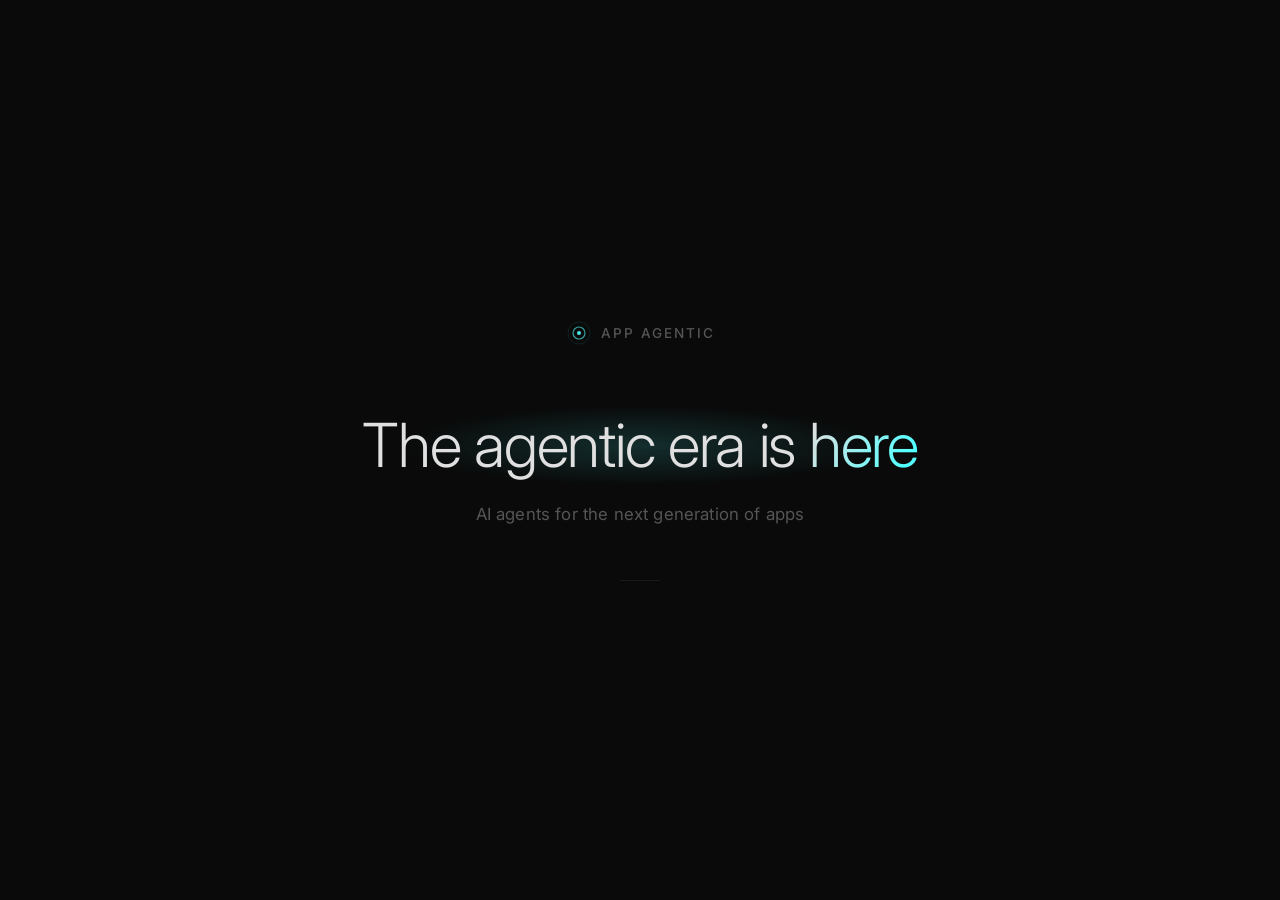
==== index.html @ ee0fcd32 "Remove email signup form — keep page minimal and mysterious" ====
<!DOCTYPE html>
<html lang="en">
<head>
  <meta charset="UTF-8">
  <meta name="viewport" content="width=device-width, initial-scale=1.0">
  <title>App Agentic</title>
  <link rel="icon" href="data:image/svg+xml,<svg xmlns='http://www.w3.org/2000/svg' viewBox='0 0 32 32'><rect width='32' height='32' rx='8' fill='%230a0a0a'/><circle cx='16' cy='16' r='6' fill='none' stroke='%234fffff' stroke-width='1.5' opacity='0.9'/><circle cx='16' cy='16' r='2' fill='%234fffff'/></svg>">
  <style>
    @import url('https://fonts.googleapis.com/css2?family=Inter:wght@300;400;500;600&display=swap');

    *, *::before, *::after {
      margin: 0;
      padding: 0;
      box-sizing: border-box;
    }

    :root {
      --bg: #0a0a0a;
      --surface: #111111;
      --border: #1a1a1a;
      --text: #e0e0e0;
      --text-dim: #555555;
      --accent: #4fffff;
      --accent-dim: rgba(79, 255, 255, 0.08);
      --glow: rgba(79, 255, 255, 0.15);
    }

    html {
      font-size: 16px;
    }

    body {
      font-family: 'Inter', -apple-system, BlinkMacSystemFont, 'Segoe UI', sans-serif;
      background: var(--bg);
      color: var(--text);
      min-height: 100vh;
      display: flex;
      flex-direction: column;
      align-items: center;
      justify-content: center;
      overflow-x: hidden;
      position: relative;
    }

    /* Ambient background glow */
    .ambient {
      position: fixed;
      top: 0;
      left: 0;
      width: 100%;
      height: 100%;
      pointer-events: none;
      z-index: 0;
      overflow: hidden;
    }

    .ambient-orb {
      position: absolute;
      border-radius: 50%;
      filter: blur(120px);
      opacity: 0;
      animation: drift 20s ease-in-out infinite;
    }

    .ambient-orb:nth-child(1) {
      width: 600px;
      height: 600px;
      background: radial-gradient(circle, rgba(79, 255, 255, 0.07), transparent 70%);
      top: -200px;
      left: -100px;
      animation-delay: 0s;
    }

    .ambient-orb:nth-child(2) {
      width: 500px;
      height: 500px;
      background: radial-gradient(circle, rgba(79, 200, 255, 0.05), transparent 70%);
      bottom: -150px;
      right: -100px;
      animation-delay: -7s;
    }

    .ambient-orb:nth-child(3) {
      width: 400px;
      height: 400px;
      background: radial-gradient(circle, rgba(120, 80, 255, 0.04), transparent 70%);
      top: 40%;
      left: 50%;
      animation-delay: -14s;
    }

    @keyframes drift {
      0%, 100% {
        opacity: 0.4;
        transform: translate(0, 0) scale(1);
      }
      25% {
        opacity: 0.7;
        transform: translate(30px, -20px) scale(1.05);
      }
      50% {
        opacity: 0.5;
        transform: translate(-20px, 30px) scale(0.95);
      }
      75% {
        opacity: 0.8;
        transform: translate(10px, 10px) scale(1.02);
      }
    }

    /* Particle field */
    .particles {
      position: fixed;
      top: 0;
      left: 0;
      width: 100%;
      height: 100%;
      pointer-events: none;
      z-index: 0;
    }

    .particle {
      position: absolute;
      width: 2px;
      height: 2px;
      background: var(--accent);
      border-radius: 50%;
      opacity: 0;
      animation: float linear infinite;
    }

    @keyframes float {
      0% {
        opacity: 0;
        transform: translateY(0) translateX(0);
      }
      10% {
        opacity: 0.3;
      }
      90% {
        opacity: 0.3;
      }
      100% {
        opacity: 0;
        transform: translateY(-100vh) translateX(20px);
      }
    }

    /* Content */
    .content {
      position: relative;
      z-index: 1;
      text-align: center;
      padding: 2rem;
      max-width: 680px;
      width: 100%;
    }

    /* Brand */
    .brand {
      display: inline-flex;
      align-items: center;
      gap: 0.5rem;
      margin-bottom: 4rem;
      opacity: 0;
      animation: fadeIn 1.5s ease 0.3s forwards;
    }

    .brand-mark {
      width: 28px;
      height: 28px;
      position: relative;
    }

    .brand-mark svg {
      width: 100%;
      height: 100%;
    }

    .brand-name {
      font-size: 0.85rem;
      font-weight: 500;
      letter-spacing: 0.15em;
      text-transform: uppercase;
      color: var(--text-dim);
    }

    /* Hero */
    .hero-text {
      font-size: clamp(2.2rem, 6vw, 3.8rem);
      font-weight: 300;
      line-height: 1.15;
      letter-spacing: -0.02em;
      margin-bottom: 1.5rem;
      opacity: 0;
      animation: fadeIn 1.5s ease 0.6s forwards;
      position: relative;
    }

    .hero-text .shimmer {
      background: linear-gradient(
        120deg,
        var(--text) 0%,
        var(--text) 40%,
        var(--accent) 50%,
        var(--text) 60%,
        var(--text) 100%
      );
      background-size: 200% 100%;
      -webkit-background-clip: text;
      background-clip: text;
      -webkit-text-fill-color: transparent;
      animation: shimmer 6s ease-in-out infinite;
    }

    @keyframes shimmer {
      0%, 100% {
        background-position: 200% center;
      }
      50% {
        background-position: -200% center;
      }
    }

    .hero-glow {
      position: absolute;
      top: 50%;
      left: 50%;
      transform: translate(-50%, -50%);
      width: 80%;
      height: 120%;
      background: radial-gradient(ellipse, var(--glow), transparent 70%);
      pointer-events: none;
      animation: pulse 4s ease-in-out infinite;
      z-index: -1;
    }

    @keyframes pulse {
      0%, 100% {
        opacity: 0.3;
        transform: translate(-50%, -50%) scale(1);
      }
      50% {
        opacity: 0.6;
        transform: translate(-50%, -50%) scale(1.1);
      }
    }

    /* Tagline */
    .tagline {
      font-size: 1.05rem;
      font-weight: 400;
      color: var(--text-dim);
      margin-bottom: 3.5rem;
      letter-spacing: 0.01em;
      opacity: 0;
      animation: fadeIn 1.5s ease 0.9s forwards;
    }

    /* Subtle divider line */
    .divider {
      width: 40px;
      height: 1px;
      background: var(--border);
      margin: 3rem auto 0;
      opacity: 0;
      animation: fadeIn 1.5s ease 1.5s forwards;
    }

    @keyframes fadeIn {
      to {
        opacity: 1;
      }
    }

    /* Mobile adjustments */
    @media (max-width: 480px) {
      .content {
        padding: 1.5rem;
      }

      .brand {
        margin-bottom: 3rem;
      }

      .tagline {
        font-size: 0.95rem;
        margin-bottom: 2.5rem;
      }

    }
  </style>
</head>
<body>

  <!-- Ambient background -->
  <div class="ambient">
    <div class="ambient-orb"></div>
    <div class="ambient-orb"></div>
    <div class="ambient-orb"></div>
  </div>

  <!-- Particle field -->
  <div class="particles" id="particles"></div>

  <!-- Main content -->
  <main class="content">
    <div class="brand">
      <div class="brand-mark">
        <svg viewBox="0 0 28 28" fill="none" xmlns="http://www.w3.org/2000/svg">
          <circle cx="14" cy="14" r="6" stroke="#4fffff" stroke-width="1.2" opacity="0.6"/>
          <circle cx="14" cy="14" r="11" stroke="#4fffff" stroke-width="0.5" opacity="0.2"/>
          <circle cx="14" cy="14" r="2" fill="#4fffff" opacity="0.9"/>
        </svg>
      </div>
      <span class="brand-name">App Agentic</span>
    </div>

    <h1 class="hero-text">
      <div class="hero-glow"></div>
      <span class="shimmer">The agentic era is here</span>
    </h1>

    <p class="tagline">AI agents for the next generation of apps</p>

    <div class="divider"></div>
  </main>

  <script>
    // Particles
    (function() {
      const container = document.getElementById('particles');
      const count = 30;
      for (let i = 0; i < count; i++) {
        const p = document.createElement('div');
        p.className = 'particle';
        p.style.left = Math.random() * 100 + '%';
        p.style.top = Math.random() * 100 + '%';
        p.style.animationDuration = (15 + Math.random() * 25) + 's';
        p.style.animationDelay = (Math.random() * 20) + 's';
        p.style.width = (1 + Math.random() * 1.5) + 'px';
        p.style.height = p.style.width;
        container.appendChild(p);
      }
    })();

  </script>
</body>
</html>
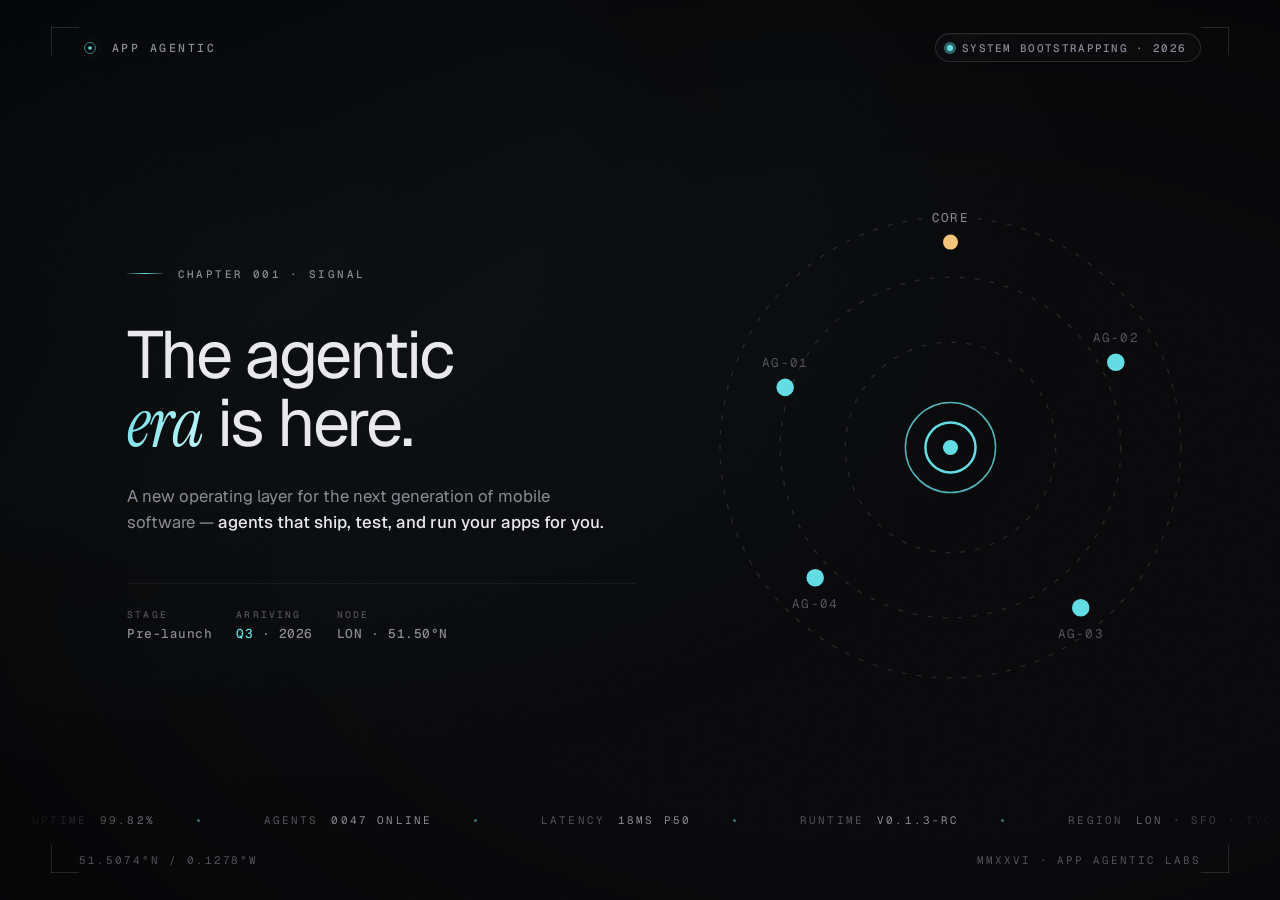
==== commit 8c92712c: "Redesign landing page with cinematic asymmetric layout - Switch typography to Geist + Geist Mono wit" ====
--- a/index.html
+++ b/index.html
@@ -4,10 +4,12 @@
   <meta charset="UTF-8">
   <meta name="viewport" content="width=device-width, initial-scale=1.0">
   <title>App Agentic</title>
-  <link rel="icon" href="data:image/svg+xml,<svg xmlns='http://www.w3.org/2000/svg' viewBox='0 0 32 32'><rect width='32' height='32' rx='8' fill='%230a0a0a'/><circle cx='16' cy='16' r='6' fill='none' stroke='%234fffff' stroke-width='1.5' opacity='0.9'/><circle cx='16' cy='16' r='2' fill='%234fffff'/></svg>">
+  <meta name="description" content="A new operating layer for the next generation of apps.">
+  <link rel="icon" href="data:image/svg+xml,<svg xmlns='http://www.w3.org/2000/svg' viewBox='0 0 32 32'><rect width='32' height='32' rx='8' fill='%230a0a0c'/><circle cx='16' cy='16' r='6' fill='none' stroke='%2363dce3' stroke-width='1.5' opacity='0.9'/><circle cx='16' cy='16' r='2' fill='%2363dce3'/></svg>">
+  <link rel="preconnect" href="https://fonts.googleapis.com">
+  <link rel="preconnect" href="https://fonts.gstatic.com" crossorigin>
+  <link href="https://fonts.googleapis.com/css2?family=Geist:wght@300;400;500;600&family=Geist+Mono:wght@400;500&family=Instrument+Serif:ital@0;1&display=swap" rel="stylesheet">
   <style>
-    @import url('https://fonts.googleapis.com/css2?family=Inter:wght@300;400;500;600&display=swap');
-
     *, *::before, *::after {
       margin: 0;
       padding: 0;
@@ -15,335 +17,733 @@
     }
 
     :root {
-      --bg: #0a0a0a;
-      --surface: #111111;
-      --border: #1a1a1a;
-      --text: #e0e0e0;
-      --text-dim: #555555;
-      --accent: #4fffff;
-      --accent-dim: rgba(79, 255, 255, 0.08);
-      --glow: rgba(79, 255, 255, 0.15);
-    }
-
-    html {
-      font-size: 16px;
-    }
+      --bg:          #0a0a0c;
+      --bg-elev:     #111114;
+      --border:      rgba(255, 255, 255, 0.06);
+      --border-mid:  rgba(255, 255, 255, 0.12);
+      --text:        #e8e8ed;
+      --text-mid:    #8a8a95;
+      --text-dim:    #52525b;
+      --accent:      #63dce3;
+      --accent-soft: rgba(99, 220, 227, 0.10);
+      --accent-glow: rgba(99, 220, 227, 0.22);
+      --warn:        #f4c47a;
+
+      --ff-sans:  'Geist', -apple-system, BlinkMacSystemFont, system-ui, sans-serif;
+      --ff-mono:  'Geist Mono', ui-monospace, 'SF Mono', Menlo, monospace;
+      --ff-serif: 'Instrument Serif', Georgia, serif;
+
+      --pad-x: clamp(1.5rem, 4vw, 3.5rem);
+      --pad-y: clamp(1.25rem, 3vh, 2rem);
+    }
+
+    html { font-size: 16px; }
 
     body {
-      font-family: 'Inter', -apple-system, BlinkMacSystemFont, 'Segoe UI', sans-serif;
+      font-family: var(--ff-sans);
       background: var(--bg);
       color: var(--text);
-      min-height: 100vh;
-      display: flex;
-      flex-direction: column;
-      align-items: center;
-      justify-content: center;
+      min-height: 100dvh;
       overflow-x: hidden;
+      overflow-y: hidden;
       position: relative;
-    }
-
-    /* Ambient background glow */
+      -webkit-font-smoothing: antialiased;
+      -moz-osx-font-smoothing: grayscale;
+      font-feature-settings: "ss01", "cv11";
+    }
+
+    /* ── Grain overlay ──────────────────────────── */
+    .grain {
+      position: fixed;
+      inset: 0;
+      pointer-events: none;
+      z-index: 100;
+      opacity: 0.18;
+      mix-blend-mode: overlay;
+      background-image: url("data:image/svg+xml;utf8,<svg xmlns='http://www.w3.org/2000/svg' width='240' height='240'><filter id='n'><feTurbulence type='fractalNoise' baseFrequency='0.9' numOctaves='2' stitchTiles='stitch'/><feColorMatrix values='0 0 0 0 0.5 0 0 0 0 0.5 0 0 0 0 0.5 0 0 0 0.18 0'/></filter><rect width='100%25' height='100%25' filter='url(%23n)'/></svg>");
+    }
+
+    /* ── Vignette ───────────────────────────────── */
+    .vignette {
+      position: fixed;
+      inset: 0;
+      pointer-events: none;
+      z-index: 1;
+      background:
+        radial-gradient(ellipse at 70% 60%, transparent 40%, rgba(0,0,0,0.55) 100%),
+        radial-gradient(ellipse at 20% 30%, rgba(99, 220, 227, 0.04), transparent 60%);
+    }
+
+    /* ── Ambient orbs (slow drift) ──────────────── */
     .ambient {
       position: fixed;
-      top: 0;
-      left: 0;
-      width: 100%;
-      height: 100%;
+      inset: 0;
       pointer-events: none;
       z-index: 0;
       overflow: hidden;
     }
 
-    .ambient-orb {
+    .orb {
       position: absolute;
       border-radius: 50%;
-      filter: blur(120px);
-      opacity: 0;
-      animation: drift 20s ease-in-out infinite;
-    }
-
-    .ambient-orb:nth-child(1) {
-      width: 600px;
-      height: 600px;
-      background: radial-gradient(circle, rgba(79, 255, 255, 0.07), transparent 70%);
-      top: -200px;
-      left: -100px;
+      filter: blur(140px);
+      opacity: 0;
+      animation: drift 28s ease-in-out infinite;
+      will-change: transform, opacity;
+    }
+
+    .orb--1 {
+      width: 620px; height: 620px;
+      background: radial-gradient(circle, rgba(99, 220, 227, 0.09), transparent 70%);
+      top: -180px; left: -140px;
       animation-delay: 0s;
     }
-
-    .ambient-orb:nth-child(2) {
-      width: 500px;
-      height: 500px;
-      background: radial-gradient(circle, rgba(79, 200, 255, 0.05), transparent 70%);
-      bottom: -150px;
-      right: -100px;
-      animation-delay: -7s;
-    }
-
-    .ambient-orb:nth-child(3) {
-      width: 400px;
-      height: 400px;
-      background: radial-gradient(circle, rgba(120, 80, 255, 0.04), transparent 70%);
-      top: 40%;
-      left: 50%;
-      animation-delay: -14s;
+    .orb--2 {
+      width: 520px; height: 520px;
+      background: radial-gradient(circle, rgba(120, 190, 255, 0.04), transparent 70%);
+      bottom: -180px; right: 10%;
+      animation-delay: -9s;
+    }
+    .orb--3 {
+      width: 380px; height: 380px;
+      background: radial-gradient(circle, rgba(244, 196, 122, 0.03), transparent 70%);
+      top: 45%; right: -120px;
+      animation-delay: -17s;
     }
 
     @keyframes drift {
-      0%, 100% {
-        opacity: 0.4;
-        transform: translate(0, 0) scale(1);
-      }
-      25% {
-        opacity: 0.7;
-        transform: translate(30px, -20px) scale(1.05);
-      }
-      50% {
-        opacity: 0.5;
-        transform: translate(-20px, 30px) scale(0.95);
-      }
-      75% {
-        opacity: 0.8;
-        transform: translate(10px, 10px) scale(1.02);
-      }
-    }
-
-    /* Particle field */
+      0%, 100% { opacity: 0.55; transform: translate(0, 0) scale(1); }
+      33%      { opacity: 0.75; transform: translate(40px, -30px) scale(1.06); }
+      66%      { opacity: 0.45; transform: translate(-25px, 25px) scale(0.96); }
+    }
+
+    /* ── Particles ──────────────────────────────── */
     .particles {
       position: fixed;
-      top: 0;
-      left: 0;
-      width: 100%;
-      height: 100%;
+      inset: 0;
       pointer-events: none;
-      z-index: 0;
+      z-index: 2;
     }
 
     .particle {
       position: absolute;
-      width: 2px;
-      height: 2px;
       background: var(--accent);
       border-radius: 50%;
       opacity: 0;
       animation: float linear infinite;
+      will-change: transform, opacity;
     }
 
     @keyframes float {
-      0% {
-        opacity: 0;
-        transform: translateY(0) translateX(0);
-      }
-      10% {
-        opacity: 0.3;
-      }
-      90% {
-        opacity: 0.3;
-      }
-      100% {
-        opacity: 0;
-        transform: translateY(-100vh) translateX(20px);
-      }
-    }
-
-    /* Content */
-    .content {
-      position: relative;
-      z-index: 1;
-      text-align: center;
-      padding: 2rem;
-      max-width: 680px;
-      width: 100%;
-    }
-
-    /* Brand */
+      0%   { opacity: 0;   transform: translateY(0) translateX(0); }
+      15%  { opacity: 0.35; }
+      85%  { opacity: 0.35; }
+      100% { opacity: 0; transform: translateY(-100vh) translateX(30px); }
+    }
+
+    /* ── Corner brackets (cinematic chrome) ─────── */
+    .corner {
+      position: fixed;
+      width: 28px;
+      height: 28px;
+      z-index: 3;
+      pointer-events: none;
+      opacity: 0;
+      animation: cornerIn 1.4s cubic-bezier(0.2, 0.8, 0.2, 1) 0.15s forwards;
+    }
+    .corner::before, .corner::after {
+      content: "";
+      position: absolute;
+      background: var(--border-mid);
+    }
+    .corner::before { width: 100%; height: 1px; }
+    .corner::after  { width: 1px;  height: 100%; }
+
+    .corner--tl { top: var(--pad-y);    left: var(--pad-x); }
+    .corner--tl::before { top: 0; left: 0; }
+    .corner--tl::after  { top: 0; left: 0; }
+
+    .corner--tr { top: var(--pad-y);    right: var(--pad-x); }
+    .corner--tr::before { top: 0; right: 0; }
+    .corner--tr::after  { top: 0; right: 0; }
+
+    .corner--bl { bottom: var(--pad-y); left: var(--pad-x); }
+    .corner--bl::before { bottom: 0; left: 0; }
+    .corner--bl::after  { bottom: 0; left: 0; }
+
+    .corner--br { bottom: var(--pad-y); right: var(--pad-x); }
+    .corner--br::before { bottom: 0; right: 0; }
+    .corner--br::after  { bottom: 0; right: 0; }
+
+    @keyframes cornerIn {
+      0%   { opacity: 0; transform: scale(0.7); }
+      100% { opacity: 1; transform: scale(1); }
+    }
+
+    /* ── Chrome (top & bottom bars) ─────────────── */
+    .chrome {
+      position: fixed;
+      left: 0; right: 0;
+      padding: calc(var(--pad-y) + 6px) calc(var(--pad-x) + 28px);
+      display: flex;
+      justify-content: space-between;
+      align-items: center;
+      z-index: 4;
+      pointer-events: none;
+    }
+    .chrome > * { pointer-events: auto; }
+    .chrome--top    { top: 0; }
+    .chrome--bottom { bottom: 0; }
+
+    /* ── Brand mark ─────────────────────────────── */
     .brand {
       display: inline-flex;
       align-items: center;
-      gap: 0.5rem;
-      margin-bottom: 4rem;
-      opacity: 0;
-      animation: fadeIn 1.5s ease 0.3s forwards;
-    }
-
+      gap: 0.65rem;
+      opacity: 0;
+      animation: fadeUp 1s cubic-bezier(0.2, 0.8, 0.2, 1) 0.4s forwards;
+    }
     .brand-mark {
-      width: 28px;
-      height: 28px;
+      width: 22px; height: 22px;
+      display: block;
+    }
+    .brand-mark svg { width: 100%; height: 100%; }
+    .brand-mark .ring-outer { animation: ringSpin 18s linear infinite; transform-origin: center; transform-box: fill-box; }
+    .brand-mark .core        { animation: corePulse 3s ease-in-out infinite; transform-origin: center; transform-box: fill-box; }
+
+    @keyframes ringSpin   { to { transform: rotate(360deg); } }
+    @keyframes corePulse  {
+      0%, 100% { opacity: 0.85; transform: scale(1); }
+      50%      { opacity: 1;    transform: scale(1.15); }
+    }
+
+    .brand-name {
+      font-family: var(--ff-mono);
+      font-size: 0.72rem;
+      font-weight: 500;
+      letter-spacing: 0.22em;
+      text-transform: uppercase;
+      color: var(--text-mid);
+    }
+
+    /* ── Status pill (top right) ────────────────── */
+    .status {
+      display: inline-flex;
+      align-items: center;
+      gap: 0.55rem;
+      padding: 0.42rem 0.85rem 0.42rem 0.7rem;
+      border: 1px solid var(--border-mid);
+      border-radius: 999px;
+      background: rgba(255, 255, 255, 0.02);
+      backdrop-filter: blur(12px);
+      -webkit-backdrop-filter: blur(12px);
+      box-shadow: inset 0 1px 0 rgba(255, 255, 255, 0.04);
+      font-family: var(--ff-mono);
+      font-size: 0.68rem;
+      font-weight: 500;
+      letter-spacing: 0.12em;
+      text-transform: uppercase;
+      color: var(--text-mid);
+      opacity: 0;
+      animation: fadeUp 1s cubic-bezier(0.2, 0.8, 0.2, 1) 0.55s forwards;
+    }
+
+    .status-dot {
+      width: 6px; height: 6px;
+      border-radius: 50%;
+      background: var(--accent);
+      box-shadow: 0 0 8px var(--accent-glow);
       position: relative;
-    }
-
-    .brand-mark svg {
-      width: 100%;
-      height: 100%;
-    }
-
-    .brand-name {
-      font-size: 0.85rem;
-      font-weight: 500;
-      letter-spacing: 0.15em;
+      flex-shrink: 0;
+    }
+    .status-dot::after {
+      content: "";
+      position: absolute;
+      inset: -3px;
+      border-radius: 50%;
+      background: var(--accent);
+      opacity: 0.4;
+      animation: ping 2.2s cubic-bezier(0.2, 0.8, 0.2, 1) infinite;
+    }
+    @keyframes ping {
+      0%   { transform: scale(0.8); opacity: 0.4; }
+      80%, 100% { transform: scale(2.2); opacity: 0; }
+    }
+
+    /* ── Bottom chrome text ─────────────────────── */
+    .chrome-meta {
+      font-family: var(--ff-mono);
+      font-size: 0.68rem;
+      font-weight: 400;
+      letter-spacing: 0.18em;
       text-transform: uppercase;
       color: var(--text-dim);
-    }
-
-    /* Hero */
-    .hero-text {
-      font-size: clamp(2.2rem, 6vw, 3.8rem);
-      font-weight: 300;
-      line-height: 1.15;
-      letter-spacing: -0.02em;
-      margin-bottom: 1.5rem;
-      opacity: 0;
-      animation: fadeIn 1.5s ease 0.6s forwards;
+      opacity: 0;
+      animation: fadeUp 1s cubic-bezier(0.2, 0.8, 0.2, 1) 1.8s forwards;
+    }
+
+    /* ── Stage (main content — asymmetric) ──────── */
+    .stage {
       position: relative;
-    }
-
-    .hero-text .shimmer {
-      background: linear-gradient(
-        120deg,
-        var(--text) 0%,
-        var(--text) 40%,
-        var(--accent) 50%,
-        var(--text) 60%,
-        var(--text) 100%
-      );
+      z-index: 3;
+      min-height: 100dvh;
+      display: grid;
+      grid-template-columns: minmax(0, 1fr) minmax(0, 0.9fr);
+      gap: clamp(2rem, 5vw, 5rem);
+      align-items: center;
+      padding: 6rem calc(var(--pad-x) + 28px);
+      max-width: 1600px;
+      margin: 0 auto;
+    }
+
+    /* ── Hero block (left) ──────────────────────── */
+    .hero {
+      max-width: 620px;
+      padding-left: clamp(0rem, 4vw, 3rem);
+    }
+
+    .chapter {
+      display: inline-flex;
+      align-items: center;
+      gap: 0.9rem;
+      margin-bottom: 2.5rem;
+      opacity: 0;
+      animation: fadeUp 1s cubic-bezier(0.2, 0.8, 0.2, 1) 0.7s forwards;
+    }
+    .chapter-line {
+      width: 36px; height: 1px;
+      background: var(--border-mid);
+      position: relative;
+      overflow: hidden;
+    }
+    .chapter-line::after {
+      content: "";
+      position: absolute;
+      inset: 0;
+      background: linear-gradient(90deg, transparent, var(--accent), transparent);
+      animation: scan 4s ease-in-out infinite;
+    }
+    @keyframes scan {
+      0%, 100% { transform: translateX(-100%); }
+      50%      { transform: translateX(100%); }
+    }
+    .chapter-label {
+      font-family: var(--ff-mono);
+      font-size: 0.68rem;
+      font-weight: 500;
+      letter-spacing: 0.22em;
+      text-transform: uppercase;
+      color: var(--text-mid);
+    }
+
+    .headline {
+      font-family: var(--ff-sans);
+      font-size: clamp(2.3rem, 5.2vw, 4.4rem);
+      font-weight: 400;
+      line-height: 1.02;
+      letter-spacing: -0.035em;
+      color: var(--text);
+      margin-bottom: 1.6rem;
+    }
+    .headline .line {
+      display: block;
+      opacity: 0;
+      transform: translateY(18px);
+      animation: lineIn 1.1s cubic-bezier(0.2, 0.8, 0.2, 1) forwards;
+    }
+    .headline .line--1 { animation-delay: 0.85s; }
+    .headline .line--2 { animation-delay: 1.0s;  }
+    .headline em {
+      font-family: var(--ff-serif);
+      font-style: italic;
+      font-weight: 400;
+      color: transparent;
+      background: linear-gradient(120deg,
+        var(--accent) 0%,
+        #b8f3f7 50%,
+        var(--accent) 100%);
       background-size: 200% 100%;
       -webkit-background-clip: text;
       background-clip: text;
-      -webkit-text-fill-color: transparent;
-      animation: shimmer 6s ease-in-out infinite;
-    }
-
+      animation: shimmer 7s ease-in-out infinite;
+      letter-spacing: -0.02em;
+    }
+
+    @keyframes lineIn {
+      0%   { opacity: 0; transform: translateY(18px); }
+      100% { opacity: 1; transform: translateY(0); }
+    }
     @keyframes shimmer {
-      0%, 100% {
-        background-position: 200% center;
-      }
-      50% {
-        background-position: -200% center;
-      }
-    }
-
-    .hero-glow {
-      position: absolute;
-      top: 50%;
-      left: 50%;
-      transform: translate(-50%, -50%);
-      width: 80%;
-      height: 120%;
-      background: radial-gradient(ellipse, var(--glow), transparent 70%);
-      pointer-events: none;
-      animation: pulse 4s ease-in-out infinite;
-      z-index: -1;
-    }
-
-    @keyframes pulse {
-      0%, 100% {
-        opacity: 0.3;
-        transform: translate(-50%, -50%) scale(1);
-      }
-      50% {
-        opacity: 0.6;
-        transform: translate(-50%, -50%) scale(1.1);
-      }
-    }
-
-    /* Tagline */
-    .tagline {
+      0%, 100% { background-position: 200% center; }
+      50%      { background-position: -200% center; }
+    }
+
+    .sub {
       font-size: 1.05rem;
       font-weight: 400;
+      line-height: 1.55;
+      color: var(--text-mid);
+      max-width: 44ch;
+      opacity: 0;
+      animation: fadeUp 1.1s cubic-bezier(0.2, 0.8, 0.2, 1) 1.25s forwards;
+    }
+    .sub-accent {
+      color: var(--text);
+      font-weight: 500;
+    }
+
+    .meta-row {
+      display: flex;
+      align-items: center;
+      gap: 1.5rem;
+      margin-top: 3rem;
+      padding-top: 1.5rem;
+      border-top: 1px solid var(--border);
+      opacity: 0;
+      animation: fadeUp 1.1s cubic-bezier(0.2, 0.8, 0.2, 1) 1.5s forwards;
+    }
+    .meta-item {
+      display: flex;
+      flex-direction: column;
+      gap: 0.2rem;
+    }
+    .meta-label {
+      font-family: var(--ff-mono);
+      font-size: 0.6rem;
+      font-weight: 500;
+      letter-spacing: 0.22em;
+      text-transform: uppercase;
       color: var(--text-dim);
-      margin-bottom: 3.5rem;
-      letter-spacing: 0.01em;
-      opacity: 0;
-      animation: fadeIn 1.5s ease 0.9s forwards;
-    }
-
-    /* Subtle divider line */
-    .divider {
-      width: 40px;
-      height: 1px;
-      background: var(--border);
-      margin: 3rem auto 0;
-      opacity: 0;
-      animation: fadeIn 1.5s ease 1.5s forwards;
-    }
-
-    @keyframes fadeIn {
-      to {
-        opacity: 1;
+    }
+    .meta-value {
+      font-family: var(--ff-mono);
+      font-size: 0.8rem;
+      font-weight: 500;
+      color: var(--text-mid);
+      letter-spacing: 0.04em;
+    }
+    .meta-value .accent {
+      color: var(--accent);
+    }
+
+    /* ── Orbital graph (right side) ─────────────── */
+    .graph {
+      position: relative;
+      width: 100%;
+      aspect-ratio: 1;
+      max-width: 520px;
+      justify-self: end;
+      opacity: 0;
+      animation: fadeIn 1.6s cubic-bezier(0.2, 0.8, 0.2, 1) 1.1s forwards;
+    }
+    .graph svg {
+      width: 100%;
+      height: 100%;
+      overflow: visible;
+    }
+    .graph .orbit {
+      fill: none;
+      stroke: var(--border-mid);
+      stroke-width: 0.5;
+      stroke-dasharray: 2 4;
+    }
+    .graph .orbit--a { animation: orbitSpin 60s linear infinite; transform-origin: center; transform-box: fill-box; }
+    .graph .orbit--b { animation: orbitSpin 90s linear infinite reverse; transform-origin: center; transform-box: fill-box; }
+    .graph .orbit--c { animation: orbitSpin 120s linear infinite; transform-origin: center; transform-box: fill-box; }
+
+    .graph .core-ring { animation: ringPulse 4s ease-in-out infinite; transform-origin: center; transform-box: fill-box; }
+    @keyframes ringPulse {
+      0%, 100% { opacity: 0.6; transform: scale(1); }
+      50%      { opacity: 1;   transform: scale(1.08); }
+    }
+
+    .graph .node {
+      animation: nodePulse 3.5s ease-in-out infinite;
+    }
+    .graph .node--1 { animation-delay: 0s; }
+    .graph .node--2 { animation-delay: 0.7s; }
+    .graph .node--3 { animation-delay: 1.4s; }
+    .graph .node--4 { animation-delay: 2.1s; }
+    .graph .node--5 { animation-delay: 2.8s; }
+    @keyframes nodePulse {
+      0%, 100% { opacity: 0.55; r: 3; }
+      50%      { opacity: 1;    r: 4.2; }
+    }
+    .graph .link {
+      stroke: var(--accent);
+      stroke-width: 0.4;
+      opacity: 0;
+      stroke-dasharray: 3 3;
+      animation: linkDraw 4s ease-in-out infinite;
+    }
+    .graph .link--1 { animation-delay: 0.5s; }
+    .graph .link--2 { animation-delay: 1.5s; }
+    .graph .link--3 { animation-delay: 2.5s; }
+    .graph .link--4 { animation-delay: 3.5s; }
+    @keyframes linkDraw {
+      0%   { opacity: 0; stroke-dashoffset: 40; }
+      40%  { opacity: 0.55; stroke-dashoffset: 0; }
+      80%  { opacity: 0.55; }
+      100% { opacity: 0; stroke-dashoffset: -40; }
+    }
+    @keyframes orbitSpin { to { transform: rotate(360deg); } }
+
+    /* ── Kinetic marquee (bottom strip) ─────────── */
+    .marquee {
+      position: fixed;
+      bottom: calc(var(--pad-y) + 44px);
+      left: 0; right: 0;
+      overflow: hidden;
+      z-index: 3;
+      pointer-events: none;
+      opacity: 0;
+      animation: fadeIn 1.5s ease 2s forwards;
+      mask-image: linear-gradient(90deg, transparent 0%, #000 15%, #000 85%, transparent 100%);
+      -webkit-mask-image: linear-gradient(90deg, transparent 0%, #000 15%, #000 85%, transparent 100%);
+    }
+    .marquee-track {
+      display: inline-flex;
+      white-space: nowrap;
+      animation: marquee 70s linear infinite;
+      font-family: var(--ff-mono);
+      font-size: 0.68rem;
+      font-weight: 400;
+      letter-spacing: 0.2em;
+      text-transform: uppercase;
+      color: var(--text-dim);
+    }
+    .marquee-item {
+      display: inline-flex;
+      align-items: center;
+      gap: 0.8rem;
+      padding: 0 2rem;
+    }
+    .marquee-item::after {
+      content: "";
+      width: 3px; height: 3px;
+      border-radius: 50%;
+      background: var(--accent);
+      opacity: 0.5;
+      margin-left: 1.8rem;
+    }
+    .marquee-item .val { color: var(--text-mid); }
+    @keyframes marquee {
+      from { transform: translateX(0); }
+      to   { transform: translateX(-50%); }
+    }
+
+    @keyframes fadeIn { to { opacity: 1; } }
+    @keyframes fadeUp {
+      0%   { opacity: 0; transform: translateY(10px); }
+      100% { opacity: 1; transform: translateY(0); }
+    }
+
+    /* ── Responsive ─────────────────────────────── */
+    @media (max-width: 900px) {
+      .stage {
+        grid-template-columns: 1fr;
+        gap: 3rem;
+        padding: 6rem var(--pad-x) 8rem;
       }
-    }
-
-    /* Mobile adjustments */
-    @media (max-width: 480px) {
-      .content {
-        padding: 1.5rem;
+      .graph {
+        max-width: 340px;
+        justify-self: center;
       }
-
-      .brand {
-        margin-bottom: 3rem;
+      .corner { width: 20px; height: 20px; }
+      .chrome {
+        padding: var(--pad-y) var(--pad-x);
       }
-
-      .tagline {
-        font-size: 0.95rem;
-        margin-bottom: 2.5rem;
+    }
+
+    @media (max-width: 540px) {
+      :root {
+        --pad-x: 1.25rem;
+        --pad-y: 1rem;
       }
-
+      .chrome--top .brand-name,
+      .status-text { font-size: 0.62rem; letter-spacing: 0.18em; }
+      .status { padding: 0.35rem 0.65rem 0.35rem 0.55rem; }
+      .headline { font-size: clamp(2rem, 10vw, 2.8rem); }
+      .sub { font-size: 0.98rem; }
+      .meta-row { flex-wrap: wrap; gap: 1rem 1.5rem; margin-top: 2.25rem; }
+      .chrome--bottom { padding-bottom: calc(var(--pad-y) + 2px); }
+      .marquee { bottom: calc(var(--pad-y) + 34px); }
+      .graph { max-width: 260px; }
+    }
+
+    @media (prefers-reduced-motion: reduce) {
+      *, *::before, *::after {
+        animation-duration: 0.01ms !important;
+        animation-iteration-count: 1 !important;
+        transition-duration: 0.01ms !important;
+      }
     }
   </style>
 </head>
 <body>
 
-  <!-- Ambient background -->
-  <div class="ambient">
-    <div class="ambient-orb"></div>
-    <div class="ambient-orb"></div>
-    <div class="ambient-orb"></div>
+  <!-- Film grain -->
+  <div class="grain"></div>
+
+  <!-- Vignette -->
+  <div class="vignette"></div>
+
+  <!-- Ambient orbs -->
+  <div class="ambient" aria-hidden="true">
+    <div class="orb orb--1"></div>
+    <div class="orb orb--2"></div>
+    <div class="orb orb--3"></div>
   </div>
 
   <!-- Particle field -->
-  <div class="particles" id="particles"></div>
-
-  <!-- Main content -->
-  <main class="content">
+  <div class="particles" id="particles" aria-hidden="true"></div>
+
+  <!-- Corner brackets -->
+  <div class="corner corner--tl" aria-hidden="true"></div>
+  <div class="corner corner--tr" aria-hidden="true"></div>
+  <div class="corner corner--bl" aria-hidden="true"></div>
+  <div class="corner corner--br" aria-hidden="true"></div>
+
+  <!-- Top chrome -->
+  <header class="chrome chrome--top">
     <div class="brand">
-      <div class="brand-mark">
-        <svg viewBox="0 0 28 28" fill="none" xmlns="http://www.w3.org/2000/svg">
-          <circle cx="14" cy="14" r="6" stroke="#4fffff" stroke-width="1.2" opacity="0.6"/>
-          <circle cx="14" cy="14" r="11" stroke="#4fffff" stroke-width="0.5" opacity="0.2"/>
-          <circle cx="14" cy="14" r="2" fill="#4fffff" opacity="0.9"/>
+      <span class="brand-mark" aria-hidden="true">
+        <svg viewBox="0 0 22 22" fill="none">
+          <circle class="ring-outer" cx="11" cy="11" r="9.5" stroke="#63dce3" stroke-width="0.4" stroke-dasharray="1 3" opacity="0.5"/>
+          <circle cx="11" cy="11" r="5.5" stroke="#63dce3" stroke-width="0.8" opacity="0.7"/>
+          <circle class="core" cx="11" cy="11" r="1.8" fill="#63dce3"/>
         </svg>
-      </div>
+      </span>
       <span class="brand-name">App Agentic</span>
     </div>
-
-    <h1 class="hero-text">
-      <div class="hero-glow"></div>
-      <span class="shimmer">The agentic era is here</span>
-    </h1>
-
-    <p class="tagline">AI agents for the next generation of apps</p>
-
-    <div class="divider"></div>
+    <div class="status">
+      <span class="status-dot" aria-hidden="true"></span>
+      <span class="status-text">System bootstrapping &middot; 2026</span>
+    </div>
+  </header>
+
+  <!-- Stage -->
+  <main class="stage">
+    <div class="hero">
+      <div class="chapter">
+        <span class="chapter-line" aria-hidden="true"></span>
+        <span class="chapter-label">Chapter 001 &middot; Signal</span>
+      </div>
+
+      <h1 class="headline">
+        <span class="line line--1">The agentic</span>
+        <span class="line line--2"><em>era</em> is here.</span>
+      </h1>
+
+      <p class="sub">
+        A new operating layer for the next generation of mobile software &mdash;
+        <span class="sub-accent">agents that ship, test, and run your apps for you.</span>
+      </p>
+
+      <div class="meta-row">
+        <div class="meta-item">
+          <span class="meta-label">Stage</span>
+          <span class="meta-value">Pre-launch</span>
+        </div>
+        <div class="meta-item">
+          <span class="meta-label">Arriving</span>
+          <span class="meta-value"><span class="accent">Q3</span> &middot; 2026</span>
+        </div>
+        <div class="meta-item">
+          <span class="meta-label">Node</span>
+          <span class="meta-value">LON &middot; 51.50&deg;N</span>
+        </div>
+      </div>
+    </div>
+
+    <!-- Orbital agent graph -->
+    <div class="graph" aria-hidden="true">
+      <svg viewBox="0 0 200 200">
+        <!-- orbits -->
+        <circle class="orbit orbit--a" cx="100" cy="100" r="92"/>
+        <circle class="orbit orbit--b" cx="100" cy="100" r="68"/>
+        <circle class="orbit orbit--c" cx="100" cy="100" r="42"/>
+
+        <!-- central ring cluster -->
+        <g class="core-ring">
+          <circle cx="100" cy="100" r="18" fill="none" stroke="#63dce3" stroke-width="0.6" opacity="0.8"/>
+          <circle cx="100" cy="100" r="10" fill="none" stroke="#63dce3" stroke-width="1" opacity="1"/>
+          <circle cx="100" cy="100" r="3" fill="#63dce3"/>
+        </g>
+
+        <!-- links (animate draw) -->
+        <line class="link link--1" x1="100" y1="100" x2="34"  y2="76"/>
+        <line class="link link--2" x1="100" y1="100" x2="166" y2="66"/>
+        <line class="link link--3" x1="100" y1="100" x2="152" y2="164"/>
+        <line class="link link--4" x1="100" y1="100" x2="46"  y2="152"/>
+
+        <!-- nodes -->
+        <circle class="node node--1" cx="34"  cy="76"  r="3.5" fill="#63dce3"/>
+        <circle class="node node--2" cx="166" cy="66"  r="3.5" fill="#63dce3"/>
+        <circle class="node node--3" cx="152" cy="164" r="3.5" fill="#63dce3"/>
+        <circle class="node node--4" cx="46"  cy="152" r="3.5" fill="#63dce3"/>
+        <circle class="node node--5" cx="100" cy="18"  r="3"   fill="#f4c47a"/>
+
+        <!-- labels -->
+        <g font-family="Geist Mono, monospace" font-size="5" fill="#52525b" letter-spacing="0.5">
+          <text x="34"  y="68"  text-anchor="middle">AG-01</text>
+          <text x="166" y="58"  text-anchor="middle">AG-02</text>
+          <text x="152" y="176" text-anchor="middle">AG-03</text>
+          <text x="46"  y="164" text-anchor="middle">AG-04</text>
+          <text x="100" y="10"  text-anchor="middle" fill="#8a8a95">CORE</text>
+        </g>
+      </svg>
+    </div>
   </main>
 
+  <!-- Kinetic marquee -->
+  <div class="marquee" aria-hidden="true">
+    <div class="marquee-track" id="marquee-track"></div>
+  </div>
+
+  <!-- Bottom chrome -->
+  <footer class="chrome chrome--bottom">
+    <span class="chrome-meta">51.5074&deg;N / 0.1278&deg;W</span>
+    <span class="chrome-meta">MMXXVI &middot; App Agentic Labs</span>
+  </footer>
+
   <script>
-    // Particles
+    // Particles — subtle, slow
     (function() {
       const container = document.getElementById('particles');
-      const count = 30;
+      const count = 22;
       for (let i = 0; i < count; i++) {
         const p = document.createElement('div');
         p.className = 'particle';
-        p.style.left = Math.random() * 100 + '%';
-        p.style.top = Math.random() * 100 + '%';
-        p.style.animationDuration = (15 + Math.random() * 25) + 's';
-        p.style.animationDelay = (Math.random() * 20) + 's';
-        p.style.width = (1 + Math.random() * 1.5) + 'px';
-        p.style.height = p.style.width;
+        p.style.left  = Math.random() * 100 + '%';
+        p.style.top   = Math.random() * 100 + '%';
+        const size = 1 + Math.random() * 1.3;
+        p.style.width  = size + 'px';
+        p.style.height = size + 'px';
+        p.style.animationDuration = (22 + Math.random() * 26) + 's';
+        p.style.animationDelay    = (Math.random() * 22) + 's';
         container.appendChild(p);
       }
     })();
 
+    // Kinetic marquee content — build twice for seamless loop
+    (function() {
+      const track = document.getElementById('marquee-track');
+      const items = [
+        ['Uptime',      '99.82%'],
+        ['Agents',      '0047 online'],
+        ['Latency',     '18ms p50'],
+        ['Runtime',     'v0.1.3-rc'],
+        ['Region',      'lon · sfo · tyo'],
+        ['Build',       '#2f4e9c'],
+        ['Heartbeat',   'stable'],
+        ['Protocol',    'MCP / A2A'],
+      ];
+      const html = items.map(([k, v]) =>
+        '<span class="marquee-item">' + k + ' <span class="val">' + v + '</span></span>'
+      ).join('');
+      track.innerHTML = html + html;
+    })();
   </script>
 </body>
 </html>
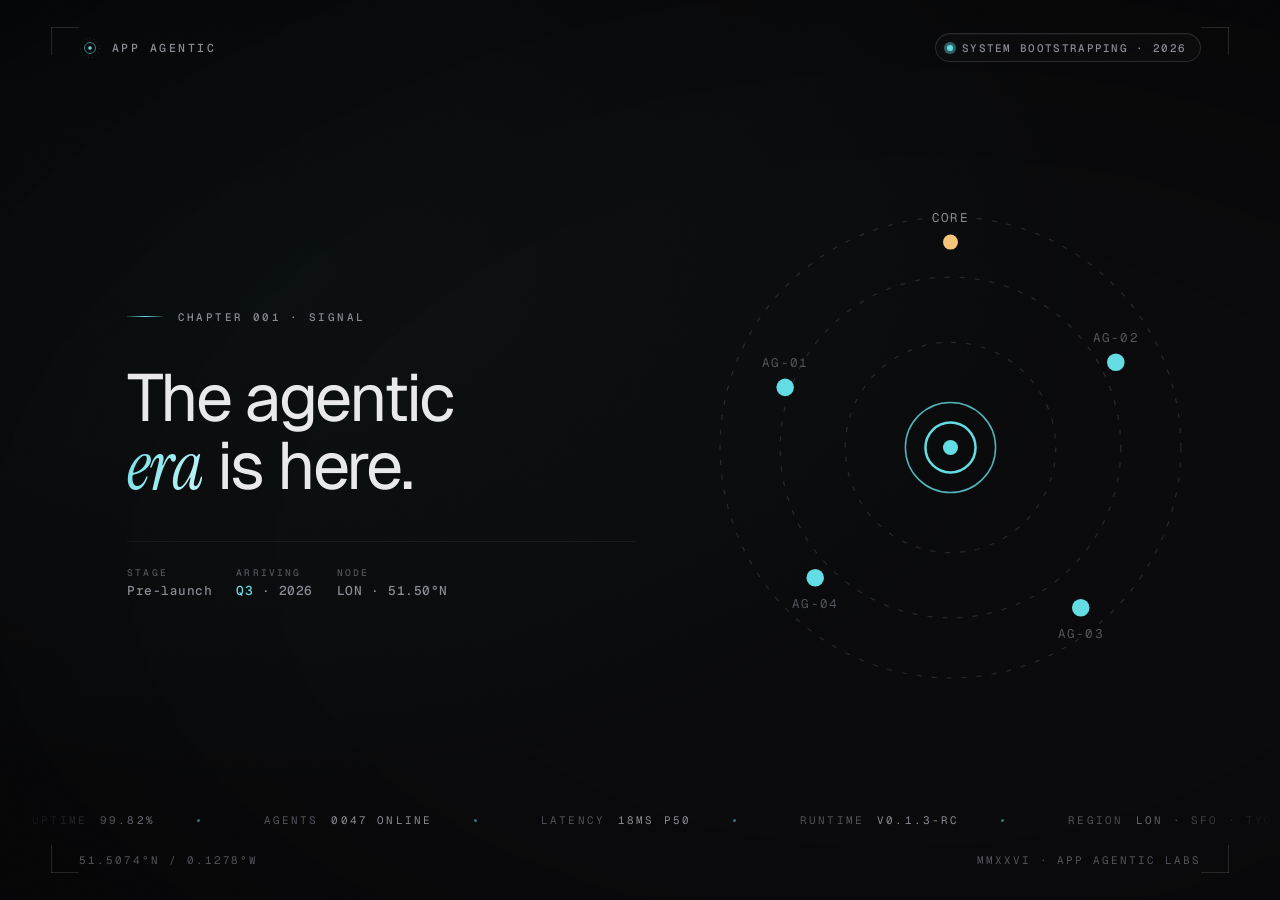
==== commit 37c77c41: "Remove tagline below headline for more mysterious feel Co-Authored-By: Claude Opus 4.7 (1M context) " ====
--- a/index.html
+++ b/index.html
@@ -396,11 +396,11 @@
       display: flex;
       align-items: center;
       gap: 1.5rem;
-      margin-top: 3rem;
+      margin-top: 2.5rem;
       padding-top: 1.5rem;
       border-top: 1px solid var(--border);
       opacity: 0;
-      animation: fadeUp 1.1s cubic-bezier(0.2, 0.8, 0.2, 1) 1.5s forwards;
+      animation: fadeUp 1.1s cubic-bezier(0.2, 0.8, 0.2, 1) 1.3s forwards;
     }
     .meta-item {
       display: flex;
@@ -634,11 +634,6 @@
         <span class="line line--1">The agentic</span>
         <span class="line line--2"><em>era</em> is here.</span>
       </h1>
-
-      <p class="sub">
-        A new operating layer for the next generation of mobile software &mdash;
-        <span class="sub-accent">agents that ship, test, and run your apps for you.</span>
-      </p>
 
       <div class="meta-row">
         <div class="meta-item">
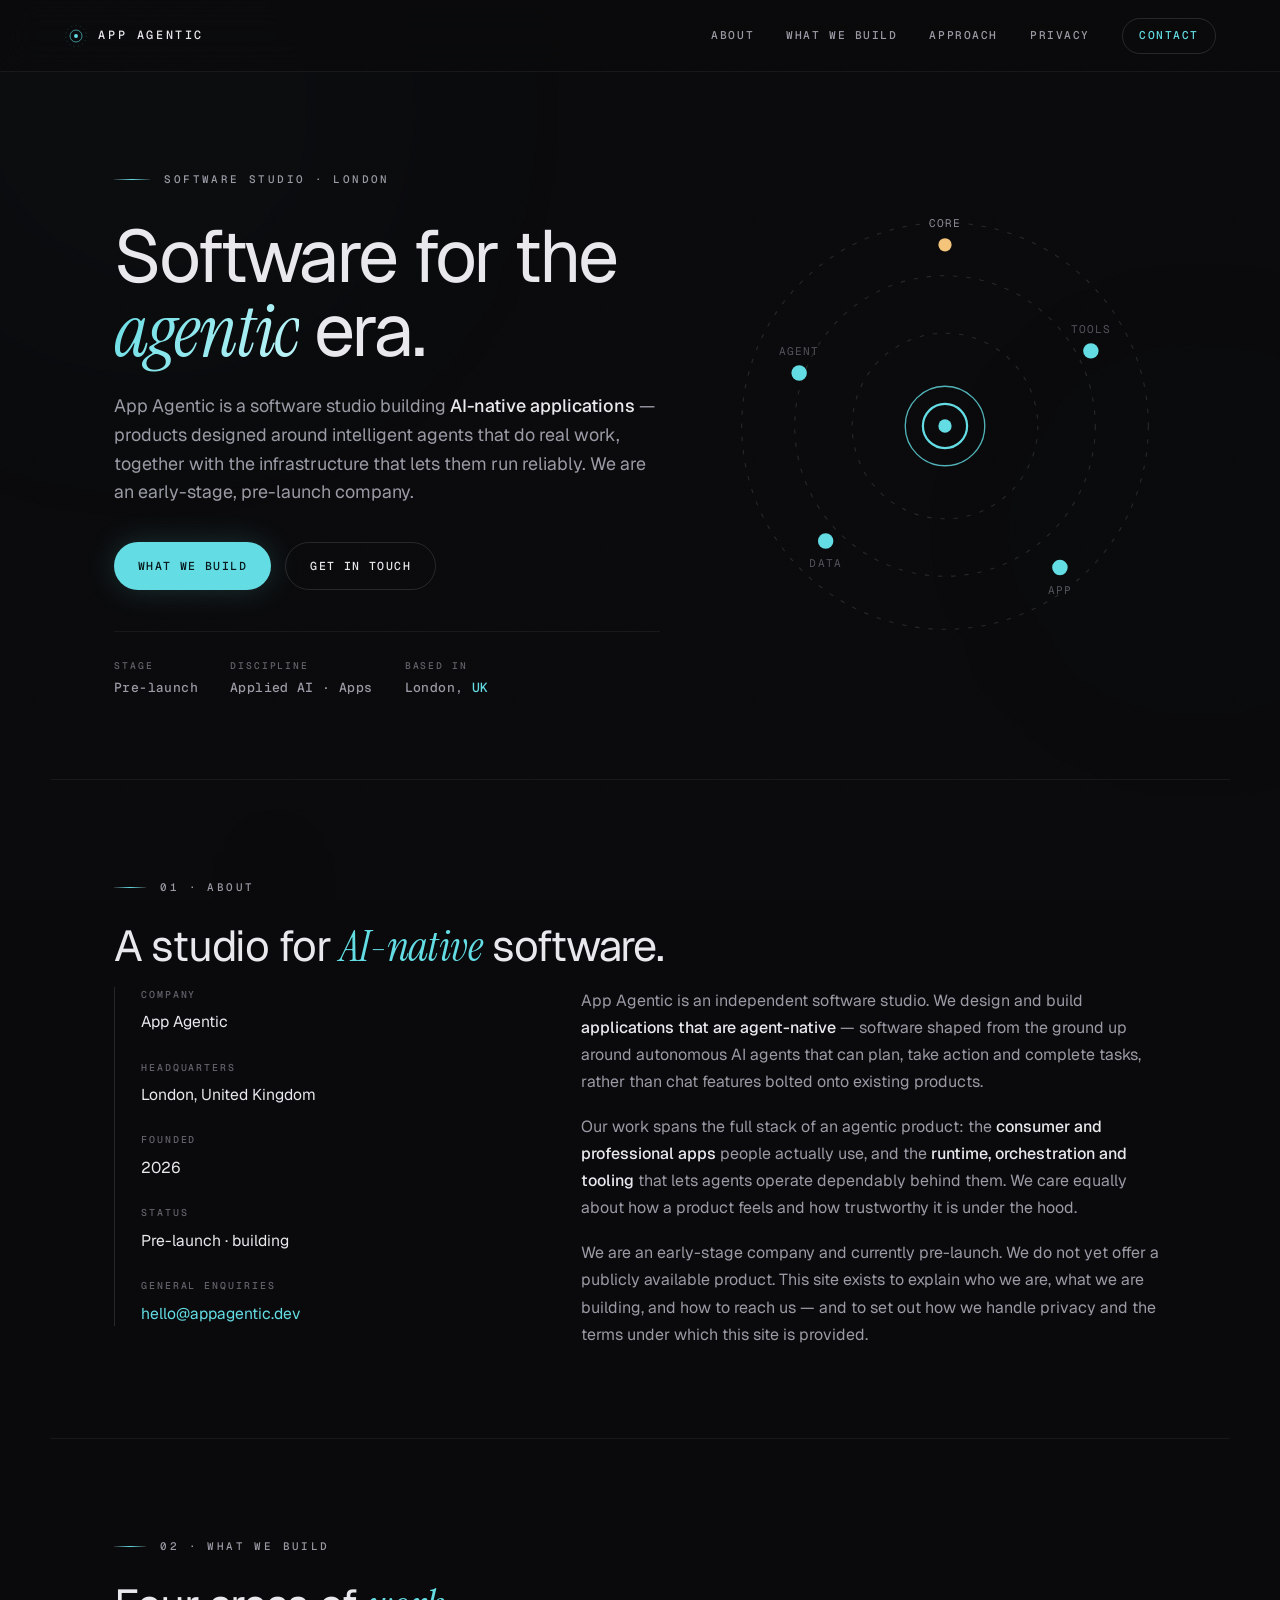
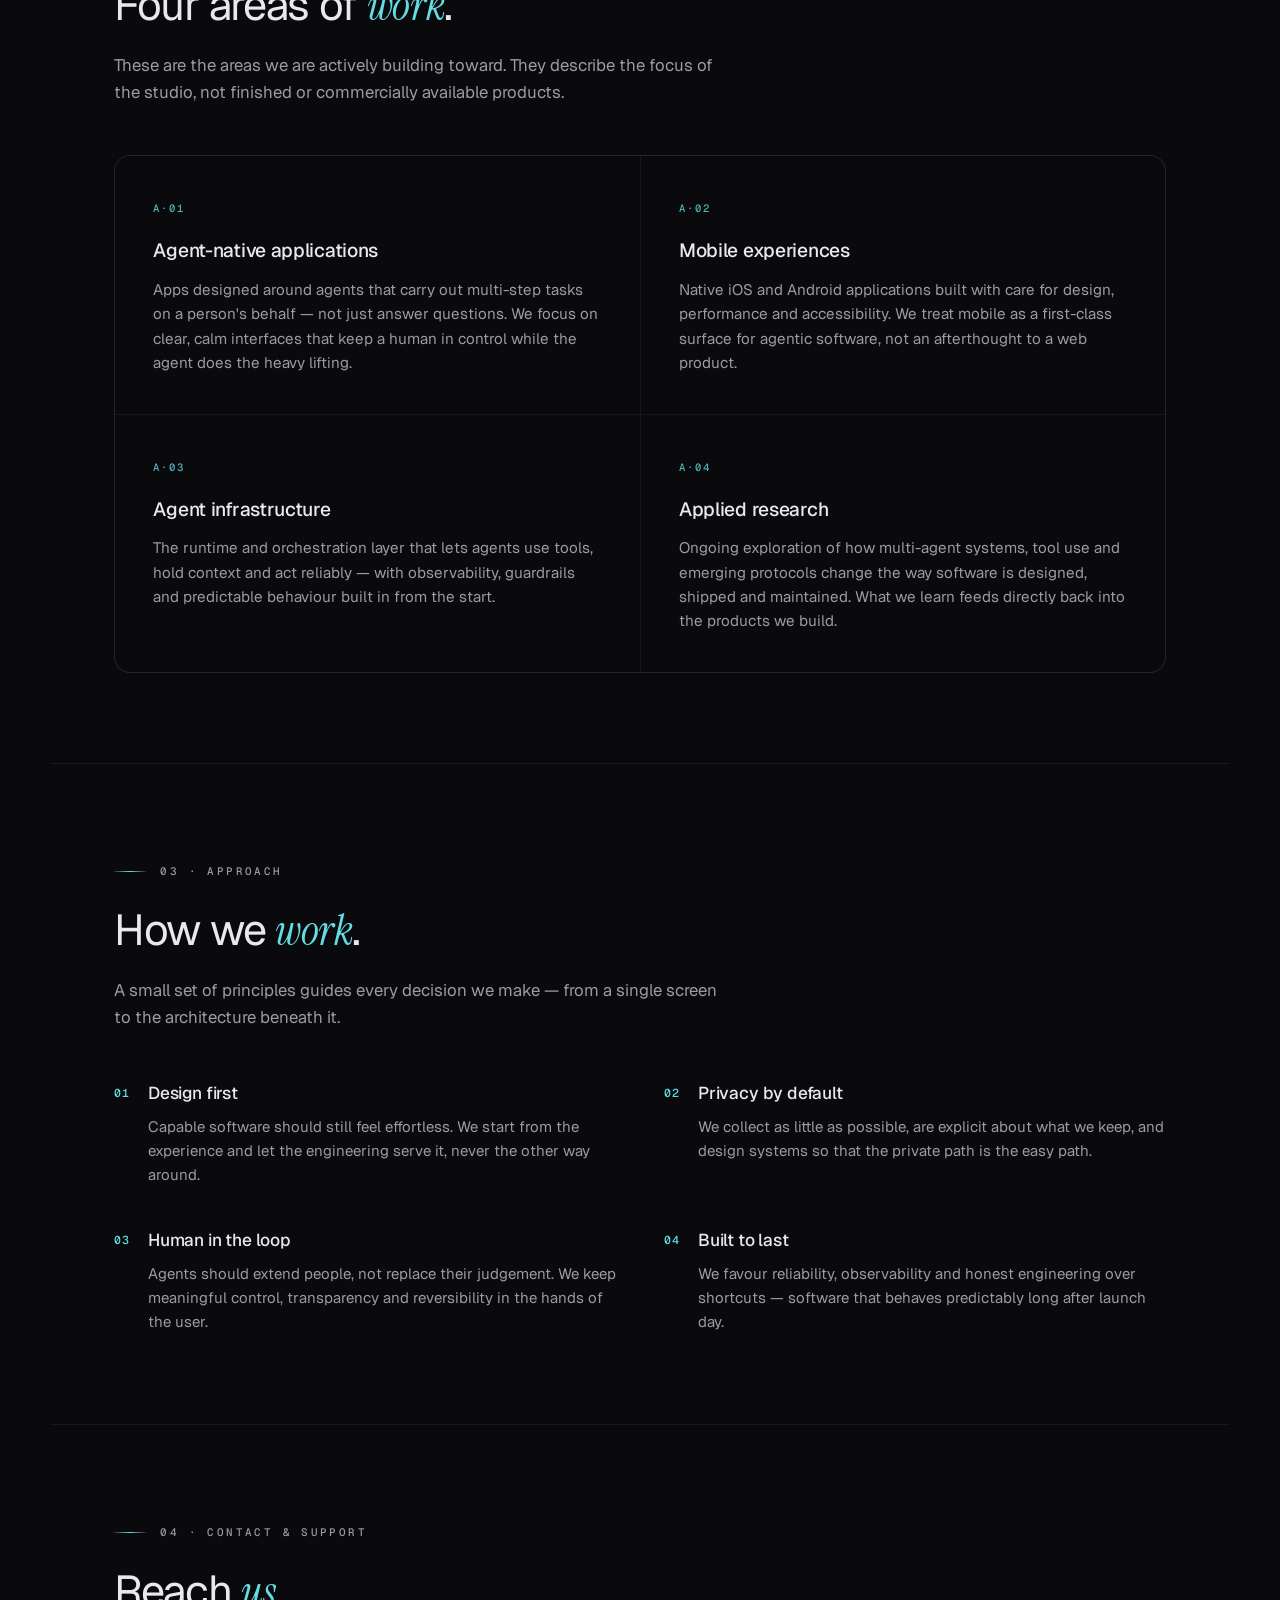
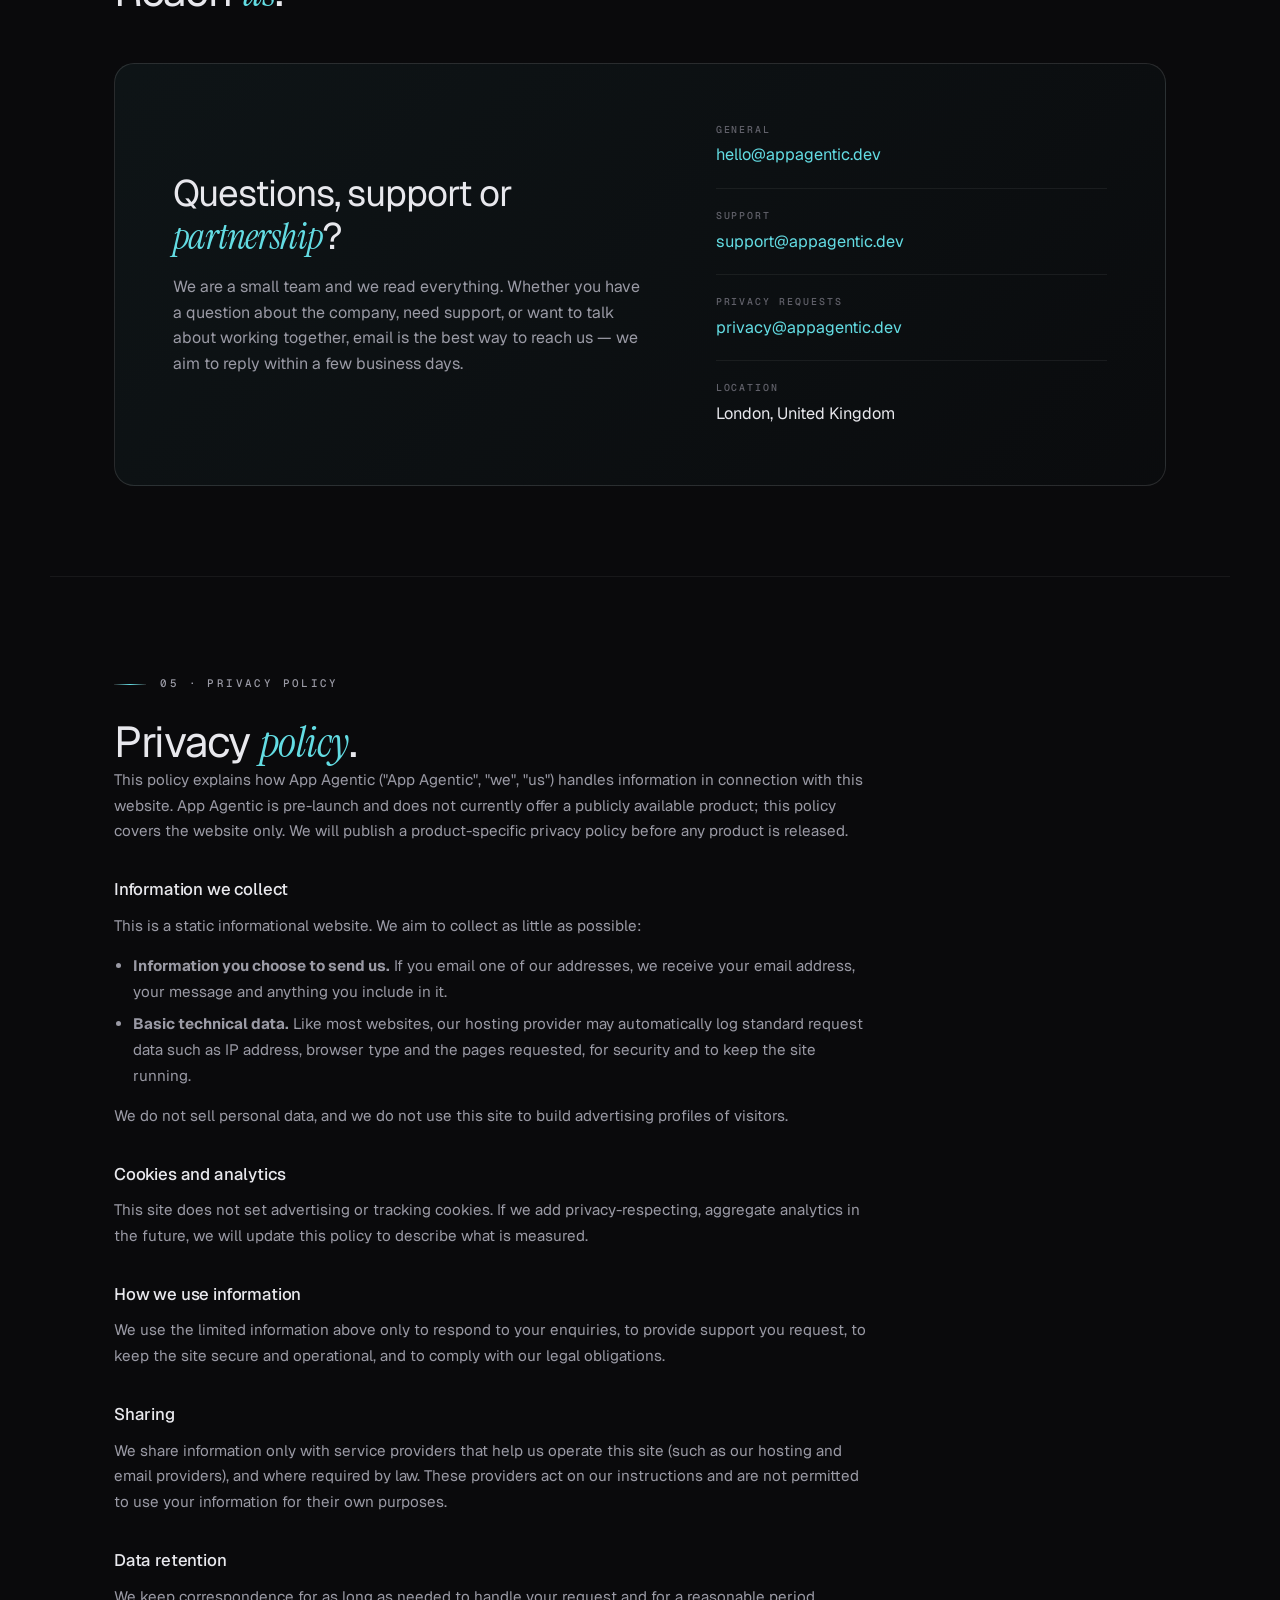
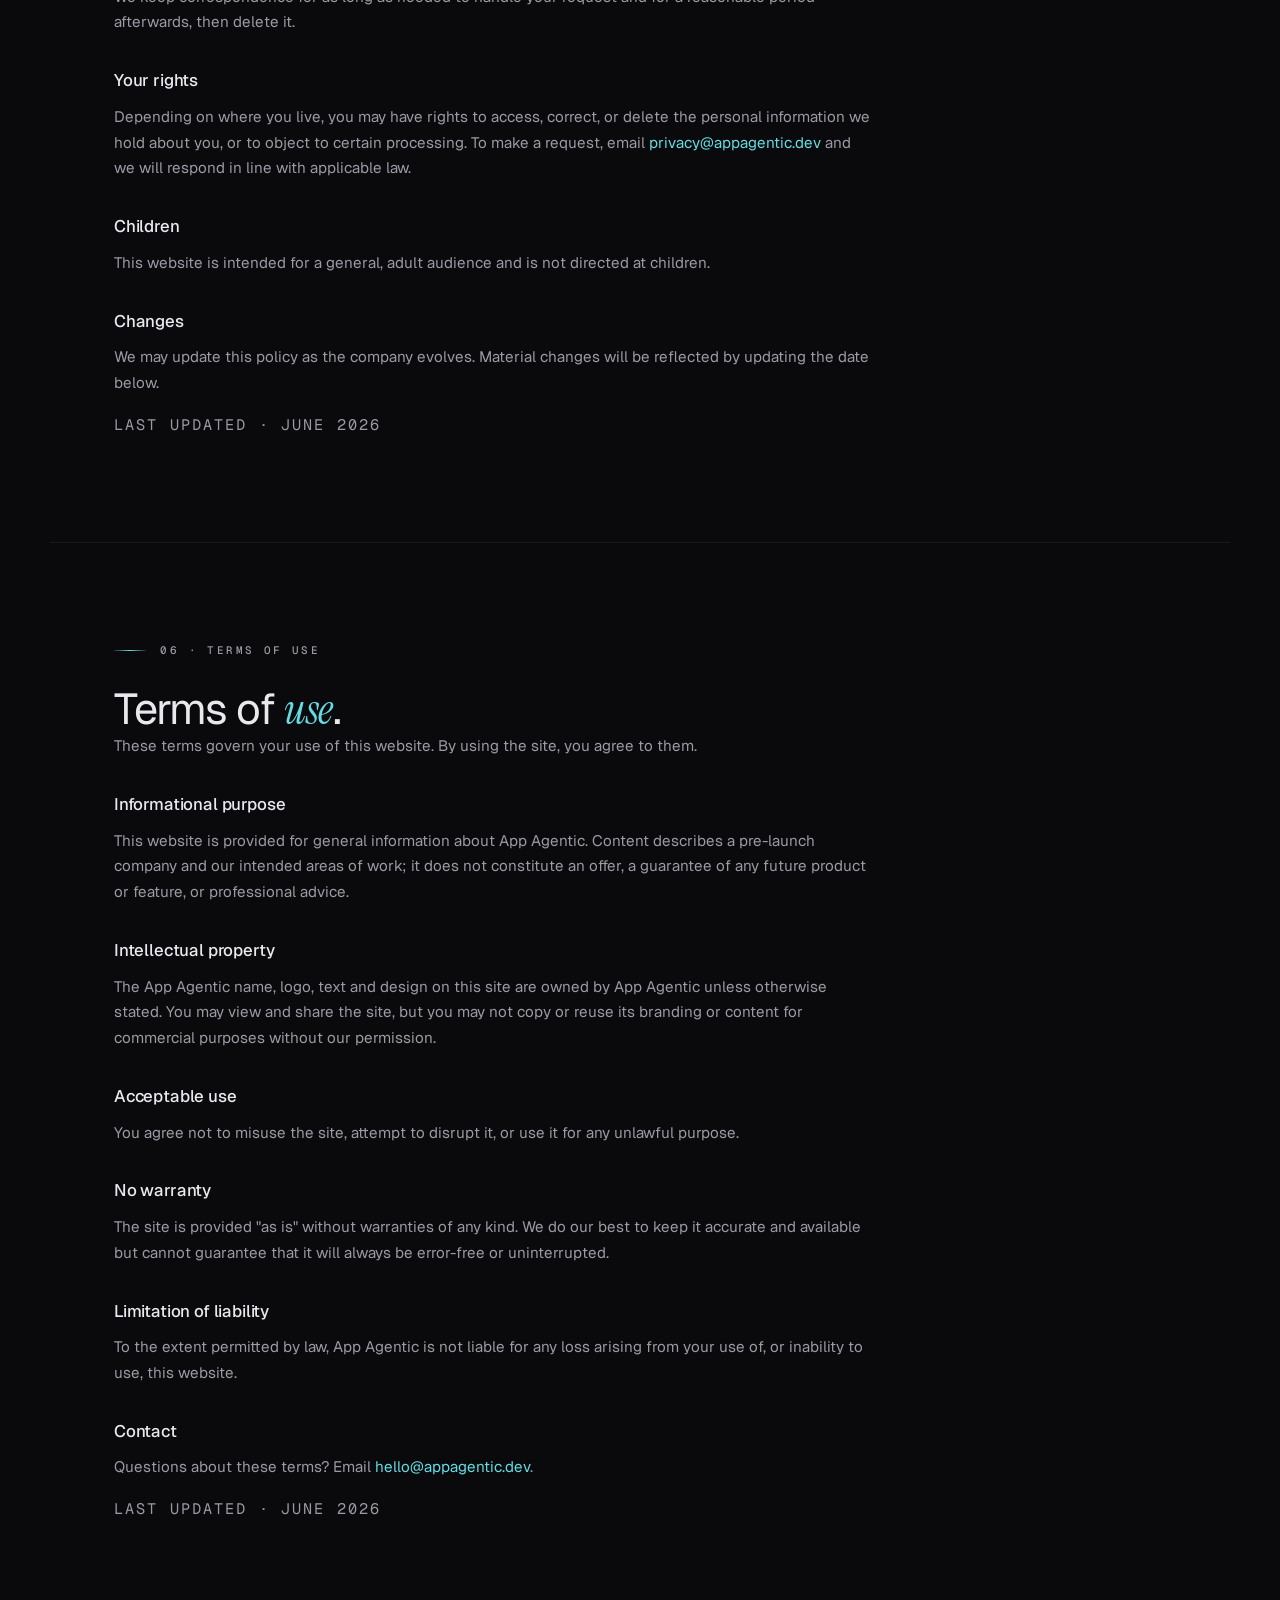
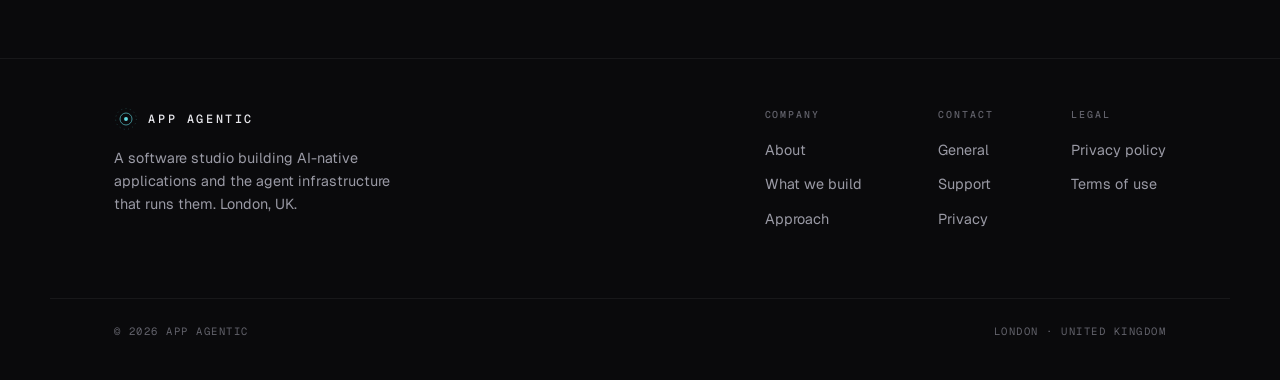
==== commit d234c9aa: "Expand landing page for Apple enrollment" ====
--- a/index.html
+++ b/index.html
@@ -3,8 +3,16 @@
 <head>
   <meta charset="UTF-8">
   <meta name="viewport" content="width=device-width, initial-scale=1.0">
-  <title>App Agentic</title>
-  <meta name="description" content="A new operating layer for the next generation of apps.">
+  <title>App Agentic — A software studio building AI-native applications</title>
+  <meta name="description" content="App Agentic is a London-based software studio building AI-native applications and the agent infrastructure that runs them. Pre-launch.">
+  <meta name="theme-color" content="#0a0a0c">
+
+  <!-- Open Graph -->
+  <meta property="og:type" content="website">
+  <meta property="og:title" content="App Agentic">
+  <meta property="og:description" content="A software studio building AI-native applications and the agent infrastructure that runs them.">
+  <meta property="og:url" content="https://appagentic.dev/">
+
   <link rel="icon" href="data:image/svg+xml,<svg xmlns='http://www.w3.org/2000/svg' viewBox='0 0 32 32'><rect width='32' height='32' rx='8' fill='%230a0a0c'/><circle cx='16' cy='16' r='6' fill='none' stroke='%2363dce3' stroke-width='1.5' opacity='0.9'/><circle cx='16' cy='16' r='2' fill='%2363dce3'/></svg>">
   <link rel="preconnect" href="https://fonts.googleapis.com">
   <link rel="preconnect" href="https://fonts.gstatic.com" crossorigin>
@@ -19,11 +27,12 @@
     :root {
       --bg:          #0a0a0c;
       --bg-elev:     #111114;
+      --bg-card:     rgba(255, 255, 255, 0.018);
       --border:      rgba(255, 255, 255, 0.06);
       --border-mid:  rgba(255, 255, 255, 0.12);
       --text:        #e8e8ed;
-      --text-mid:    #8a8a95;
-      --text-dim:    #52525b;
+      --text-mid:    #9a9aa5;
+      --text-dim:    #62626b;
       --accent:      #63dce3;
       --accent-soft: rgba(99, 220, 227, 0.10);
       --accent-glow: rgba(99, 220, 227, 0.22);
@@ -33,11 +42,15 @@
       --ff-mono:  'Geist Mono', ui-monospace, 'SF Mono', Menlo, monospace;
       --ff-serif: 'Instrument Serif', Georgia, serif;
 
-      --pad-x: clamp(1.5rem, 4vw, 3.5rem);
-      --pad-y: clamp(1.25rem, 3vh, 2rem);
-    }
-
-    html { font-size: 16px; }
+      --pad-x: clamp(1.25rem, 5vw, 5rem);
+      --maxw:  1180px;
+    }
+
+    html {
+      font-size: 16px;
+      scroll-behavior: smooth;
+      scroll-padding-top: 90px;
+    }
 
     body {
       font-family: var(--ff-sans);
@@ -45,36 +58,31 @@
       color: var(--text);
       min-height: 100dvh;
       overflow-x: hidden;
-      overflow-y: hidden;
       position: relative;
       -webkit-font-smoothing: antialiased;
       -moz-osx-font-smoothing: grayscale;
       font-feature-settings: "ss01", "cv11";
-    }
-
-    /* ── Grain overlay ──────────────────────────── */
+      line-height: 1.6;
+    }
+
+    a { color: inherit; }
+
+    ::selection {
+      background: var(--accent-glow);
+      color: #fff;
+    }
+
+    /* ── Fixed atmosphere layers ─────────────────── */
     .grain {
       position: fixed;
       inset: 0;
       pointer-events: none;
       z-index: 100;
-      opacity: 0.18;
+      opacity: 0.15;
       mix-blend-mode: overlay;
       background-image: url("data:image/svg+xml;utf8,<svg xmlns='http://www.w3.org/2000/svg' width='240' height='240'><filter id='n'><feTurbulence type='fractalNoise' baseFrequency='0.9' numOctaves='2' stitchTiles='stitch'/><feColorMatrix values='0 0 0 0 0.5 0 0 0 0 0.5 0 0 0 0 0.5 0 0 0 0.18 0'/></filter><rect width='100%25' height='100%25' filter='url(%23n)'/></svg>");
     }
 
-    /* ── Vignette ───────────────────────────────── */
-    .vignette {
-      position: fixed;
-      inset: 0;
-      pointer-events: none;
-      z-index: 1;
-      background:
-        radial-gradient(ellipse at 70% 60%, transparent 40%, rgba(0,0,0,0.55) 100%),
-        radial-gradient(ellipse at 20% 30%, rgba(99, 220, 227, 0.04), transparent 60%);
-    }
-
-    /* ── Ambient orbs (slow drift) ──────────────── */
     .ambient {
       position: fixed;
       inset: 0;
@@ -82,49 +90,43 @@
       z-index: 0;
       overflow: hidden;
     }
-
     .orb {
       position: absolute;
       border-radius: 50%;
-      filter: blur(140px);
-      opacity: 0;
-      animation: drift 28s ease-in-out infinite;
+      filter: blur(150px);
+      opacity: 0.55;
+      animation: drift 30s ease-in-out infinite;
       will-change: transform, opacity;
     }
-
     .orb--1 {
       width: 620px; height: 620px;
-      background: radial-gradient(circle, rgba(99, 220, 227, 0.09), transparent 70%);
-      top: -180px; left: -140px;
-      animation-delay: 0s;
+      background: radial-gradient(circle, rgba(99, 220, 227, 0.10), transparent 70%);
+      top: -200px; left: -160px;
     }
     .orb--2 {
       width: 520px; height: 520px;
-      background: radial-gradient(circle, rgba(120, 190, 255, 0.04), transparent 70%);
-      bottom: -180px; right: 10%;
-      animation-delay: -9s;
+      background: radial-gradient(circle, rgba(120, 190, 255, 0.05), transparent 70%);
+      top: 30%; right: -180px;
+      animation-delay: -10s;
     }
     .orb--3 {
-      width: 380px; height: 380px;
-      background: radial-gradient(circle, rgba(244, 196, 122, 0.03), transparent 70%);
-      top: 45%; right: -120px;
-      animation-delay: -17s;
-    }
-
+      width: 420px; height: 420px;
+      background: radial-gradient(circle, rgba(244, 196, 122, 0.035), transparent 70%);
+      top: 75%; left: 5%;
+      animation-delay: -18s;
+    }
     @keyframes drift {
       0%, 100% { opacity: 0.55; transform: translate(0, 0) scale(1); }
       33%      { opacity: 0.75; transform: translate(40px, -30px) scale(1.06); }
-      66%      { opacity: 0.45; transform: translate(-25px, 25px) scale(0.96); }
-    }
-
-    /* ── Particles ──────────────────────────────── */
+      66%      { opacity: 0.40; transform: translate(-25px, 25px) scale(0.96); }
+    }
+
     .particles {
       position: fixed;
       inset: 0;
       pointer-events: none;
-      z-index: 2;
-    }
-
+      z-index: 1;
+    }
     .particle {
       position: absolute;
       background: var(--accent);
@@ -133,199 +135,184 @@
       animation: float linear infinite;
       will-change: transform, opacity;
     }
-
     @keyframes float {
-      0%   { opacity: 0;   transform: translateY(0) translateX(0); }
-      15%  { opacity: 0.35; }
-      85%  { opacity: 0.35; }
+      0%   { opacity: 0;    transform: translateY(0) translateX(0); }
+      15%  { opacity: 0.30; }
+      85%  { opacity: 0.30; }
       100% { opacity: 0; transform: translateY(-100vh) translateX(30px); }
     }
 
-    /* ── Corner brackets (cinematic chrome) ─────── */
-    .corner {
+    /* ── Nav ─────────────────────────────────────── */
+    .nav {
       position: fixed;
-      width: 28px;
-      height: 28px;
-      z-index: 3;
-      pointer-events: none;
-      opacity: 0;
-      animation: cornerIn 1.4s cubic-bezier(0.2, 0.8, 0.2, 1) 0.15s forwards;
-    }
-    .corner::before, .corner::after {
-      content: "";
-      position: absolute;
-      background: var(--border-mid);
-    }
-    .corner::before { width: 100%; height: 1px; }
-    .corner::after  { width: 1px;  height: 100%; }
-
-    .corner--tl { top: var(--pad-y);    left: var(--pad-x); }
-    .corner--tl::before { top: 0; left: 0; }
-    .corner--tl::after  { top: 0; left: 0; }
-
-    .corner--tr { top: var(--pad-y);    right: var(--pad-x); }
-    .corner--tr::before { top: 0; right: 0; }
-    .corner--tr::after  { top: 0; right: 0; }
-
-    .corner--bl { bottom: var(--pad-y); left: var(--pad-x); }
-    .corner--bl::before { bottom: 0; left: 0; }
-    .corner--bl::after  { bottom: 0; left: 0; }
-
-    .corner--br { bottom: var(--pad-y); right: var(--pad-x); }
-    .corner--br::before { bottom: 0; right: 0; }
-    .corner--br::after  { bottom: 0; right: 0; }
-
-    @keyframes cornerIn {
-      0%   { opacity: 0; transform: scale(0.7); }
-      100% { opacity: 1; transform: scale(1); }
-    }
-
-    /* ── Chrome (top & bottom bars) ─────────────── */
-    .chrome {
-      position: fixed;
-      left: 0; right: 0;
-      padding: calc(var(--pad-y) + 6px) calc(var(--pad-x) + 28px);
+      top: 0; left: 0; right: 0;
+      z-index: 50;
       display: flex;
+      align-items: center;
       justify-content: space-between;
-      align-items: center;
-      z-index: 4;
-      pointer-events: none;
-    }
-    .chrome > * { pointer-events: auto; }
-    .chrome--top    { top: 0; }
-    .chrome--bottom { bottom: 0; }
-
-    /* ── Brand mark ─────────────────────────────── */
+      gap: 1rem;
+      padding: 1.1rem var(--pad-x);
+      background: rgba(10, 10, 12, 0.55);
+      backdrop-filter: blur(18px);
+      -webkit-backdrop-filter: blur(18px);
+      border-bottom: 1px solid var(--border);
+    }
     .brand {
       display: inline-flex;
       align-items: center;
       gap: 0.65rem;
-      opacity: 0;
-      animation: fadeUp 1s cubic-bezier(0.2, 0.8, 0.2, 1) 0.4s forwards;
-    }
-    .brand-mark {
-      width: 22px; height: 22px;
-      display: block;
-    }
+      text-decoration: none;
+      flex-shrink: 0;
+    }
+    .brand-mark { width: 24px; height: 24px; display: block; }
     .brand-mark svg { width: 100%; height: 100%; }
-    .brand-mark .ring-outer { animation: ringSpin 18s linear infinite; transform-origin: center; transform-box: fill-box; }
-    .brand-mark .core        { animation: corePulse 3s ease-in-out infinite; transform-origin: center; transform-box: fill-box; }
-
-    @keyframes ringSpin   { to { transform: rotate(360deg); } }
-    @keyframes corePulse  {
+    .brand-mark .ring-outer { animation: ringSpin 22s linear infinite; transform-origin: center; transform-box: fill-box; }
+    .brand-mark .core { animation: corePulse 3s ease-in-out infinite; transform-origin: center; transform-box: fill-box; }
+    @keyframes ringSpin { to { transform: rotate(360deg); } }
+    @keyframes corePulse {
       0%, 100% { opacity: 0.85; transform: scale(1); }
-      50%      { opacity: 1;    transform: scale(1.15); }
-    }
-
+      50%      { opacity: 1;    transform: scale(1.18); }
+    }
     .brand-name {
       font-family: var(--ff-mono);
-      font-size: 0.72rem;
+      font-size: 0.74rem;
+      font-weight: 500;
+      letter-spacing: 0.22em;
+      text-transform: uppercase;
+      color: var(--text);
+    }
+
+    .nav-links {
+      display: flex;
+      align-items: center;
+      gap: 2rem;
+    }
+    .nav-link {
+      font-family: var(--ff-mono);
+      font-size: 0.7rem;
+      font-weight: 500;
+      letter-spacing: 0.14em;
+      text-transform: uppercase;
+      color: var(--text-mid);
+      text-decoration: none;
+      transition: color 0.25s ease;
+    }
+    .nav-link:hover { color: var(--text); }
+    .nav-cta {
+      font-family: var(--ff-mono);
+      font-size: 0.7rem;
+      font-weight: 500;
+      letter-spacing: 0.14em;
+      text-transform: uppercase;
+      color: var(--accent);
+      text-decoration: none;
+      padding: 0.5rem 1rem;
+      border: 1px solid var(--border-mid);
+      border-radius: 999px;
+      transition: border-color 0.25s ease, background 0.25s ease;
+      white-space: nowrap;
+    }
+    .nav-cta:hover { border-color: var(--accent); background: var(--accent-soft); }
+
+    @media (max-width: 860px) {
+      .nav-links .nav-link { display: none; }
+      .nav-links { gap: 0; }
+    }
+
+    /* ── Layout primitives ───────────────────────── */
+    .section {
+      position: relative;
+      z-index: 3;
+      max-width: var(--maxw);
+      margin: 0 auto;
+      padding: clamp(4.5rem, 10vh, 8rem) var(--pad-x);
+    }
+    .section--tight { padding-top: clamp(2.5rem, 6vh, 4rem); }
+
+    .eyebrow {
+      display: inline-flex;
+      align-items: center;
+      gap: 0.9rem;
+      margin-bottom: 1.6rem;
+    }
+    .eyebrow-line {
+      width: 32px; height: 1px;
+      background: var(--border-mid);
+      position: relative;
+      overflow: hidden;
+    }
+    .eyebrow-line::after {
+      content: "";
+      position: absolute; inset: 0;
+      background: linear-gradient(90deg, transparent, var(--accent), transparent);
+      animation: scan 4.5s ease-in-out infinite;
+    }
+    @keyframes scan {
+      0%, 100% { transform: translateX(-100%); }
+      50%      { transform: translateX(100%); }
+    }
+    .eyebrow-label {
+      font-family: var(--ff-mono);
+      font-size: 0.68rem;
       font-weight: 500;
       letter-spacing: 0.22em;
       text-transform: uppercase;
       color: var(--text-mid);
     }
 
-    /* ── Status pill (top right) ────────────────── */
-    .status {
-      display: inline-flex;
-      align-items: center;
-      gap: 0.55rem;
-      padding: 0.42rem 0.85rem 0.42rem 0.7rem;
-      border: 1px solid var(--border-mid);
-      border-radius: 999px;
-      background: rgba(255, 255, 255, 0.02);
-      backdrop-filter: blur(12px);
-      -webkit-backdrop-filter: blur(12px);
-      box-shadow: inset 0 1px 0 rgba(255, 255, 255, 0.04);
-      font-family: var(--ff-mono);
-      font-size: 0.68rem;
-      font-weight: 500;
-      letter-spacing: 0.12em;
-      text-transform: uppercase;
+    .section-title {
+      font-size: clamp(1.8rem, 4vw, 2.7rem);
+      font-weight: 400;
+      line-height: 1.12;
+      letter-spacing: -0.03em;
+      max-width: 22ch;
+    }
+    .section-title em {
+      font-family: var(--ff-serif);
+      font-style: italic;
+      color: var(--accent);
+      letter-spacing: -0.01em;
+    }
+    .section-intro {
+      margin-top: 1.4rem;
+      font-size: 1.05rem;
+      line-height: 1.65;
       color: var(--text-mid);
-      opacity: 0;
-      animation: fadeUp 1s cubic-bezier(0.2, 0.8, 0.2, 1) 0.55s forwards;
-    }
-
-    .status-dot {
-      width: 6px; height: 6px;
-      border-radius: 50%;
-      background: var(--accent);
-      box-shadow: 0 0 8px var(--accent-glow);
-      position: relative;
-      flex-shrink: 0;
-    }
-    .status-dot::after {
-      content: "";
-      position: absolute;
-      inset: -3px;
-      border-radius: 50%;
-      background: var(--accent);
-      opacity: 0.4;
-      animation: ping 2.2s cubic-bezier(0.2, 0.8, 0.2, 1) infinite;
-    }
-    @keyframes ping {
-      0%   { transform: scale(0.8); opacity: 0.4; }
-      80%, 100% { transform: scale(2.2); opacity: 0; }
-    }
-
-    /* ── Bottom chrome text ─────────────────────── */
-    .chrome-meta {
-      font-family: var(--ff-mono);
-      font-size: 0.68rem;
-      font-weight: 400;
-      letter-spacing: 0.18em;
-      text-transform: uppercase;
-      color: var(--text-dim);
-      opacity: 0;
-      animation: fadeUp 1s cubic-bezier(0.2, 0.8, 0.2, 1) 1.8s forwards;
-    }
-
-    /* ── Stage (main content — asymmetric) ──────── */
-    .stage {
+      max-width: 56ch;
+    }
+
+    /* ── Hero ────────────────────────────────────── */
+    .hero {
       position: relative;
       z-index: 3;
-      min-height: 100dvh;
+      max-width: var(--maxw);
+      margin: 0 auto;
+      padding: clamp(8rem, 18vh, 12rem) var(--pad-x) clamp(4rem, 9vh, 7rem);
       display: grid;
-      grid-template-columns: minmax(0, 1fr) minmax(0, 0.9fr);
-      gap: clamp(2rem, 5vw, 5rem);
+      grid-template-columns: minmax(0, 1.05fr) minmax(0, 0.85fr);
+      gap: clamp(2rem, 5vw, 4.5rem);
       align-items: center;
-      padding: 6rem calc(var(--pad-x) + 28px);
-      max-width: 1600px;
-      margin: 0 auto;
-    }
-
-    /* ── Hero block (left) ──────────────────────── */
-    .hero {
-      max-width: 620px;
-      padding-left: clamp(0rem, 4vw, 3rem);
-    }
+    }
+    .hero-copy { max-width: 640px; }
 
     .chapter {
       display: inline-flex;
       align-items: center;
       gap: 0.9rem;
-      margin-bottom: 2.5rem;
+      margin-bottom: 2rem;
       opacity: 0;
-      animation: fadeUp 1s cubic-bezier(0.2, 0.8, 0.2, 1) 0.7s forwards;
+      animation: fadeUp 1s cubic-bezier(0.2, 0.8, 0.2, 1) 0.2s forwards;
     }
     .chapter-line {
       width: 36px; height: 1px;
       background: var(--border-mid);
-      position: relative;
-      overflow: hidden;
+      position: relative; overflow: hidden;
     }
     .chapter-line::after {
       content: "";
-      position: absolute;
-      inset: 0;
+      position: absolute; inset: 0;
       background: linear-gradient(90deg, transparent, var(--accent), transparent);
       animation: scan 4s ease-in-out infinite;
-    }
-    @keyframes scan {
-      0%, 100% { transform: translateX(-100%); }
-      50%      { transform: translateX(100%); }
     }
     .chapter-label {
       font-family: var(--ff-mono);
@@ -337,13 +324,11 @@
     }
 
     .headline {
-      font-family: var(--ff-sans);
-      font-size: clamp(2.3rem, 5.2vw, 4.4rem);
+      font-size: clamp(2.4rem, 6vw, 4.6rem);
       font-weight: 400;
-      line-height: 1.02;
-      letter-spacing: -0.035em;
-      color: var(--text);
-      margin-bottom: 1.6rem;
+      line-height: 1.0;
+      letter-spacing: -0.04em;
+      margin-bottom: 1.5rem;
     }
     .headline .line {
       display: block;
@@ -351,24 +336,20 @@
       transform: translateY(18px);
       animation: lineIn 1.1s cubic-bezier(0.2, 0.8, 0.2, 1) forwards;
     }
-    .headline .line--1 { animation-delay: 0.85s; }
-    .headline .line--2 { animation-delay: 1.0s;  }
+    .headline .line--1 { animation-delay: 0.35s; }
+    .headline .line--2 { animation-delay: 0.5s; }
     .headline em {
       font-family: var(--ff-serif);
       font-style: italic;
       font-weight: 400;
       color: transparent;
-      background: linear-gradient(120deg,
-        var(--accent) 0%,
-        #b8f3f7 50%,
-        var(--accent) 100%);
+      background: linear-gradient(120deg, var(--accent) 0%, #b8f3f7 50%, var(--accent) 100%);
       background-size: 200% 100%;
       -webkit-background-clip: text;
       background-clip: text;
       animation: shimmer 7s ease-in-out infinite;
       letter-spacing: -0.02em;
     }
-
     @keyframes lineIn {
       0%   { opacity: 0; transform: translateY(18px); }
       100% { opacity: 1; transform: translateY(0); }
@@ -378,93 +359,103 @@
       50%      { background-position: -200% center; }
     }
 
-    .sub {
-      font-size: 1.05rem;
-      font-weight: 400;
-      line-height: 1.55;
+    .hero-sub {
+      font-size: clamp(1rem, 1.4vw, 1.18rem);
+      line-height: 1.6;
       color: var(--text-mid);
-      max-width: 44ch;
+      max-width: 50ch;
       opacity: 0;
-      animation: fadeUp 1.1s cubic-bezier(0.2, 0.8, 0.2, 1) 1.25s forwards;
-    }
-    .sub-accent {
+      animation: fadeUp 1.1s cubic-bezier(0.2, 0.8, 0.2, 1) 0.7s forwards;
+    }
+    .hero-sub strong { color: var(--text); font-weight: 500; }
+
+    .hero-actions {
+      display: flex;
+      flex-wrap: wrap;
+      gap: 0.9rem;
+      margin-top: 2.2rem;
+      opacity: 0;
+      animation: fadeUp 1.1s cubic-bezier(0.2, 0.8, 0.2, 1) 0.85s forwards;
+    }
+    .btn {
+      display: inline-flex;
+      align-items: center;
+      gap: 0.5rem;
+      font-family: var(--ff-mono);
+      font-size: 0.72rem;
+      font-weight: 500;
+      letter-spacing: 0.12em;
+      text-transform: uppercase;
+      text-decoration: none;
+      padding: 0.85rem 1.5rem;
+      border-radius: 999px;
+      transition: all 0.25s ease;
+    }
+    .btn--primary {
+      background: var(--accent);
+      color: #06181a;
+      box-shadow: 0 0 30px rgba(99, 220, 227, 0.18);
+    }
+    .btn--primary:hover { box-shadow: 0 0 40px rgba(99, 220, 227, 0.35); transform: translateY(-1px); }
+    .btn--ghost {
+      border: 1px solid var(--border-mid);
       color: var(--text);
-      font-weight: 500;
-    }
-
-    .meta-row {
+    }
+    .btn--ghost:hover { border-color: var(--accent); color: var(--accent); }
+
+    .hero-meta {
       display: flex;
-      align-items: center;
-      gap: 1.5rem;
-      margin-top: 2.5rem;
-      padding-top: 1.5rem;
+      flex-wrap: wrap;
+      gap: 2rem;
+      margin-top: 2.6rem;
+      padding-top: 1.6rem;
       border-top: 1px solid var(--border);
       opacity: 0;
-      animation: fadeUp 1.1s cubic-bezier(0.2, 0.8, 0.2, 1) 1.3s forwards;
-    }
-    .meta-item {
-      display: flex;
-      flex-direction: column;
-      gap: 0.2rem;
-    }
+      animation: fadeUp 1.1s cubic-bezier(0.2, 0.8, 0.2, 1) 1s forwards;
+    }
+    .meta-item { display: flex; flex-direction: column; gap: 0.25rem; }
     .meta-label {
       font-family: var(--ff-mono);
       font-size: 0.6rem;
       font-weight: 500;
-      letter-spacing: 0.22em;
+      letter-spacing: 0.2em;
       text-transform: uppercase;
       color: var(--text-dim);
     }
     .meta-value {
       font-family: var(--ff-mono);
-      font-size: 0.8rem;
+      font-size: 0.82rem;
       font-weight: 500;
       color: var(--text-mid);
-      letter-spacing: 0.04em;
-    }
-    .meta-value .accent {
-      color: var(--accent);
-    }
-
-    /* ── Orbital graph (right side) ─────────────── */
+      letter-spacing: 0.03em;
+    }
+    .meta-value .accent { color: var(--accent); }
+
+    /* ── Orbital graph ───────────────────────────── */
     .graph {
       position: relative;
       width: 100%;
       aspect-ratio: 1;
-      max-width: 520px;
+      max-width: 460px;
       justify-self: end;
       opacity: 0;
-      animation: fadeIn 1.6s cubic-bezier(0.2, 0.8, 0.2, 1) 1.1s forwards;
-    }
-    .graph svg {
-      width: 100%;
-      height: 100%;
-      overflow: visible;
-    }
-    .graph .orbit {
-      fill: none;
-      stroke: var(--border-mid);
-      stroke-width: 0.5;
-      stroke-dasharray: 2 4;
-    }
+      animation: fadeIn 1.6s cubic-bezier(0.2, 0.8, 0.2, 1) 0.7s forwards;
+    }
+    .graph svg { width: 100%; height: 100%; overflow: visible; }
+    .graph .orbit { fill: none; stroke: var(--border-mid); stroke-width: 0.5; stroke-dasharray: 2 4; }
     .graph .orbit--a { animation: orbitSpin 60s linear infinite; transform-origin: center; transform-box: fill-box; }
     .graph .orbit--b { animation: orbitSpin 90s linear infinite reverse; transform-origin: center; transform-box: fill-box; }
     .graph .orbit--c { animation: orbitSpin 120s linear infinite; transform-origin: center; transform-box: fill-box; }
-
     .graph .core-ring { animation: ringPulse 4s ease-in-out infinite; transform-origin: center; transform-box: fill-box; }
     @keyframes ringPulse {
       0%, 100% { opacity: 0.6; transform: scale(1); }
       50%      { opacity: 1;   transform: scale(1.08); }
     }
-
-    .graph .node {
-      animation: nodePulse 3.5s ease-in-out infinite;
-    }
+    .graph .node { animation: nodePulse 3.5s ease-in-out infinite; }
     .graph .node--1 { animation-delay: 0s; }
     .graph .node--2 { animation-delay: 0.7s; }
     .graph .node--3 { animation-delay: 1.4s; }
     .graph .node--4 { animation-delay: 2.1s; }
-    .graph .node--5 { animation-delay: 2.8s; }
     @keyframes nodePulse {
       0%, 100% { opacity: 0.55; r: 3; }
       50%      { opacity: 1;    r: 4.2; }
@@ -488,48 +479,239 @@
     }
     @keyframes orbitSpin { to { transform: rotate(360deg); } }
 
-    /* ── Kinetic marquee (bottom strip) ─────────── */
-    .marquee {
-      position: fixed;
-      bottom: calc(var(--pad-y) + 44px);
-      left: 0; right: 0;
+    /* ── Divider ─────────────────────────────────── */
+    .rule {
+      max-width: var(--maxw);
+      margin: 0 auto;
+      border: none;
+      border-top: 1px solid var(--border);
+    }
+
+    /* ── Cards grid ──────────────────────────────── */
+    .grid {
+      display: grid;
+      gap: 1px;
+      margin-top: 3rem;
+      background: var(--border);
+      border: 1px solid var(--border);
+      border-radius: 16px;
       overflow: hidden;
-      z-index: 3;
-      pointer-events: none;
-      opacity: 0;
-      animation: fadeIn 1.5s ease 2s forwards;
-      mask-image: linear-gradient(90deg, transparent 0%, #000 15%, #000 85%, transparent 100%);
-      -webkit-mask-image: linear-gradient(90deg, transparent 0%, #000 15%, #000 85%, transparent 100%);
-    }
-    .marquee-track {
-      display: inline-flex;
-      white-space: nowrap;
-      animation: marquee 70s linear infinite;
-      font-family: var(--ff-mono);
-      font-size: 0.68rem;
-      font-weight: 400;
+    }
+    .grid--3 { grid-template-columns: repeat(3, 1fr); }
+    .grid--2 { grid-template-columns: repeat(2, 1fr); }
+
+    .card {
+      background: var(--bg);
+      padding: clamp(1.6rem, 3vw, 2.4rem);
+      position: relative;
+      transition: background 0.3s ease;
+    }
+    .card:hover { background: var(--bg-elev); }
+    .card-index {
+      font-family: var(--ff-mono);
+      font-size: 0.66rem;
+      font-weight: 500;
+      letter-spacing: 0.18em;
+      color: var(--accent);
+      opacity: 0.8;
+    }
+    .card-title {
+      font-size: 1.2rem;
+      font-weight: 500;
+      letter-spacing: -0.015em;
+      margin: 1rem 0 0.7rem;
+    }
+    .card-body {
+      font-size: 0.95rem;
+      line-height: 1.6;
+      color: var(--text-mid);
+    }
+
+    /* ── Principles list ─────────────────────────── */
+    .principles {
+      display: grid;
+      grid-template-columns: repeat(2, 1fr);
+      gap: 2.5rem 3rem;
+      margin-top: 3rem;
+    }
+    .principle { display: flex; gap: 1.1rem; }
+    .principle-num {
+      font-family: var(--ff-mono);
+      font-size: 0.72rem;
+      font-weight: 500;
+      letter-spacing: 0.1em;
+      color: var(--accent);
+      padding-top: 0.25rem;
+      flex-shrink: 0;
+    }
+    .principle h3 {
+      font-size: 1.08rem;
+      font-weight: 500;
+      letter-spacing: -0.01em;
+      margin-bottom: 0.45rem;
+    }
+    .principle p {
+      font-size: 0.94rem;
+      line-height: 1.6;
+      color: var(--text-mid);
+    }
+
+    /* ── Two-column prose (about) ────────────────── */
+    .about-grid {
+      display: grid;
+      grid-template-columns: 0.8fr 1.2fr;
+      gap: clamp(2rem, 6vw, 5rem);
+      align-items: start;
+      margin-top: 1rem;
+    }
+    .about-prose p { margin-bottom: 1.1rem; color: var(--text-mid); line-height: 1.7; }
+    .about-prose p:last-child { margin-bottom: 0; }
+    .about-prose strong { color: var(--text); font-weight: 500; }
+    .about-aside {
+      border-left: 1px solid var(--border-mid);
+      padding-left: 1.6rem;
+      display: flex;
+      flex-direction: column;
+      gap: 1.6rem;
+    }
+    .fact-label {
+      font-family: var(--ff-mono);
+      font-size: 0.62rem;
+      font-weight: 500;
       letter-spacing: 0.2em;
       text-transform: uppercase;
       color: var(--text-dim);
-    }
-    .marquee-item {
-      display: inline-flex;
+      margin-bottom: 0.4rem;
+    }
+    .fact-value { font-size: 0.98rem; color: var(--text); font-weight: 400; }
+    .fact-value a { color: var(--accent); text-decoration: none; }
+    .fact-value a:hover { text-decoration: underline; }
+
+    /* ── Contact band ────────────────────────────── */
+    .contact-band {
+      background: linear-gradient(135deg, rgba(99,220,227,0.05), rgba(99,220,227,0.01));
+      border: 1px solid var(--border-mid);
+      border-radius: 20px;
+      padding: clamp(2.2rem, 5vw, 3.6rem);
+      margin-top: 3rem;
+      display: grid;
+      grid-template-columns: 1.1fr 0.9fr;
+      gap: clamp(2rem, 5vw, 4rem);
       align-items: center;
-      gap: 0.8rem;
-      padding: 0 2rem;
-    }
-    .marquee-item::after {
-      content: "";
-      width: 3px; height: 3px;
-      border-radius: 50%;
-      background: var(--accent);
-      opacity: 0.5;
-      margin-left: 1.8rem;
-    }
-    .marquee-item .val { color: var(--text-mid); }
-    @keyframes marquee {
-      from { transform: translateX(0); }
-      to   { transform: translateX(-50%); }
+    }
+    .contact-band h2 {
+      font-size: clamp(1.6rem, 3.5vw, 2.3rem);
+      font-weight: 400;
+      letter-spacing: -0.03em;
+      line-height: 1.15;
+    }
+    .contact-band h2 em { font-family: var(--ff-serif); font-style: italic; color: var(--accent); }
+    .contact-band p { color: var(--text-mid); margin-top: 1rem; line-height: 1.6; }
+    .contact-list { display: flex; flex-direction: column; gap: 1.2rem; }
+    .contact-row {
+      display: flex;
+      flex-direction: column;
+      gap: 0.3rem;
+      padding-bottom: 1.2rem;
+      border-bottom: 1px solid var(--border);
+    }
+    .contact-row:last-child { border-bottom: none; padding-bottom: 0; }
+    .contact-key {
+      font-family: var(--ff-mono);
+      font-size: 0.62rem;
+      font-weight: 500;
+      letter-spacing: 0.2em;
+      text-transform: uppercase;
+      color: var(--text-dim);
+    }
+    .contact-val { font-size: 1.02rem; }
+    .contact-val a { color: var(--accent); text-decoration: none; }
+    .contact-val a:hover { text-decoration: underline; }
+
+    /* ── Legal sections ──────────────────────────── */
+    .legal { max-width: 760px; }
+    .legal h3 {
+      font-size: 1.05rem;
+      font-weight: 500;
+      letter-spacing: -0.01em;
+      margin: 2rem 0 0.6rem;
+      color: var(--text);
+    }
+    .legal h3:first-of-type { margin-top: 2rem; }
+    .legal p, .legal li {
+      font-size: 0.95rem;
+      line-height: 1.7;
+      color: var(--text-mid);
+    }
+    .legal p { margin-bottom: 0.9rem; }
+    .legal ul { margin: 0 0 0.9rem 1.2rem; }
+    .legal li { margin-bottom: 0.4rem; }
+    .legal a { color: var(--accent); text-decoration: none; }
+    .legal a:hover { text-decoration: underline; }
+    .legal-updated {
+      font-family: var(--ff-mono);
+      font-size: 0.66rem;
+      letter-spacing: 0.14em;
+      text-transform: uppercase;
+      color: var(--text-dim);
+      margin-top: 1rem;
+    }
+
+    /* ── Footer ──────────────────────────────────── */
+    .footer {
+      position: relative;
+      z-index: 3;
+      border-top: 1px solid var(--border);
+      margin-top: 2rem;
+    }
+    .footer-inner {
+      max-width: var(--maxw);
+      margin: 0 auto;
+      padding: 3rem var(--pad-x) 3.5rem;
+      display: flex;
+      flex-wrap: wrap;
+      gap: 2rem;
+      justify-content: space-between;
+      align-items: flex-start;
+    }
+    .footer-brand { max-width: 280px; }
+    .footer-brand .brand { margin-bottom: 1rem; }
+    .footer-tag { font-size: 0.9rem; color: var(--text-mid); line-height: 1.6; }
+    .footer-cols { display: flex; gap: clamp(2.5rem, 6vw, 5rem); flex-wrap: wrap; }
+    .footer-col h4 {
+      font-family: var(--ff-mono);
+      font-size: 0.62rem;
+      font-weight: 500;
+      letter-spacing: 0.2em;
+      text-transform: uppercase;
+      color: var(--text-dim);
+      margin-bottom: 1rem;
+    }
+    .footer-col a {
+      display: block;
+      font-size: 0.9rem;
+      color: var(--text-mid);
+      text-decoration: none;
+      margin-bottom: 0.7rem;
+      transition: color 0.2s ease;
+    }
+    .footer-col a:hover { color: var(--text); }
+    .footer-bottom {
+      max-width: var(--maxw);
+      margin: 0 auto;
+      padding: 1.5rem var(--pad-x) 2.5rem;
+      border-top: 1px solid var(--border);
+      display: flex;
+      flex-wrap: wrap;
+      gap: 0.5rem 1.5rem;
+      justify-content: space-between;
+    }
+    .footer-bottom span {
+      font-family: var(--ff-mono);
+      font-size: 0.66rem;
+      letter-spacing: 0.14em;
+      text-transform: uppercase;
+      color: var(--text-dim);
     }
 
     @keyframes fadeIn { to { opacity: 1; } }
@@ -538,40 +720,29 @@
       100% { opacity: 1; transform: translateY(0); }
     }
 
-    /* ── Responsive ─────────────────────────────── */
+    /* ── Responsive ──────────────────────────────── */
     @media (max-width: 900px) {
-      .stage {
+      .hero {
         grid-template-columns: 1fr;
         gap: 3rem;
-        padding: 6rem var(--pad-x) 8rem;
+        padding-top: 7rem;
       }
-      .graph {
-        max-width: 340px;
-        justify-self: center;
-      }
-      .corner { width: 20px; height: 20px; }
-      .chrome {
-        padding: var(--pad-y) var(--pad-x);
-      }
-    }
-
+      .graph { max-width: 320px; justify-self: center; order: -1; }
+      .grid--3, .grid--2 { grid-template-columns: 1fr; }
+      .principles { grid-template-columns: 1fr; gap: 2rem; }
+      .about-grid { grid-template-columns: 1fr; gap: 2.5rem; }
+      .about-aside { border-left: none; padding-left: 0; border-top: 1px solid var(--border-mid); padding-top: 2rem; }
+      .contact-band { grid-template-columns: 1fr; }
+    }
     @media (max-width: 540px) {
-      :root {
-        --pad-x: 1.25rem;
-        --pad-y: 1rem;
-      }
-      .chrome--top .brand-name,
-      .status-text { font-size: 0.62rem; letter-spacing: 0.18em; }
-      .status { padding: 0.35rem 0.65rem 0.35rem 0.55rem; }
-      .headline { font-size: clamp(2rem, 10vw, 2.8rem); }
-      .sub { font-size: 0.98rem; }
-      .meta-row { flex-wrap: wrap; gap: 1rem 1.5rem; margin-top: 2.25rem; }
-      .chrome--bottom { padding-bottom: calc(var(--pad-y) + 2px); }
-      .marquee { bottom: calc(var(--pad-y) + 34px); }
-      .graph { max-width: 260px; }
+      .nav { padding: 0.9rem var(--pad-x); }
+      .brand-name { font-size: 0.68rem; letter-spacing: 0.16em; }
+      .hero-meta { gap: 1.4rem; }
+      .hero-actions .btn { flex: 1 1 auto; justify-content: center; }
     }
 
     @media (prefers-reduced-motion: reduce) {
+      html { scroll-behavior: auto; }
       *, *::before, *::after {
         animation-duration: 0.01ms !important;
         animation-iteration-count: 1 !important;
@@ -582,31 +753,18 @@
 </head>
 <body>
 
-  <!-- Film grain -->
-  <div class="grain"></div>
-
-  <!-- Vignette -->
-  <div class="vignette"></div>
-
-  <!-- Ambient orbs -->
+  <!-- Atmosphere -->
+  <div class="grain" aria-hidden="true"></div>
   <div class="ambient" aria-hidden="true">
     <div class="orb orb--1"></div>
     <div class="orb orb--2"></div>
     <div class="orb orb--3"></div>
   </div>
-
-  <!-- Particle field -->
   <div class="particles" id="particles" aria-hidden="true"></div>
 
-  <!-- Corner brackets -->
-  <div class="corner corner--tl" aria-hidden="true"></div>
-  <div class="corner corner--tr" aria-hidden="true"></div>
-  <div class="corner corner--bl" aria-hidden="true"></div>
-  <div class="corner corner--br" aria-hidden="true"></div>
-
-  <!-- Top chrome -->
-  <header class="chrome chrome--top">
-    <div class="brand">
+  <!-- Navigation -->
+  <nav class="nav">
+    <a class="brand" href="#top" aria-label="App Agentic — home">
       <span class="brand-mark" aria-hidden="true">
         <svg viewBox="0 0 22 22" fill="none">
           <circle class="ring-outer" cx="11" cy="11" r="9.5" stroke="#63dce3" stroke-width="0.4" stroke-dasharray="1 3" opacity="0.5"/>
@@ -615,129 +773,441 @@
         </svg>
       </span>
       <span class="brand-name">App Agentic</span>
-    </div>
-    <div class="status">
-      <span class="status-dot" aria-hidden="true"></span>
-      <span class="status-text">System bootstrapping &middot; 2026</span>
-    </div>
-  </header>
-
-  <!-- Stage -->
-  <main class="stage">
-    <div class="hero">
+    </a>
+    <div class="nav-links">
+      <a class="nav-link" href="#about">About</a>
+      <a class="nav-link" href="#work">What we build</a>
+      <a class="nav-link" href="#approach">Approach</a>
+      <a class="nav-link" href="#privacy">Privacy</a>
+      <a class="nav-cta" href="#contact">Contact</a>
+    </div>
+  </nav>
+
+  <!-- Hero -->
+  <header class="hero" id="top">
+    <div class="hero-copy">
       <div class="chapter">
         <span class="chapter-line" aria-hidden="true"></span>
-        <span class="chapter-label">Chapter 001 &middot; Signal</span>
+        <span class="chapter-label">Software studio &middot; London</span>
       </div>
 
       <h1 class="headline">
-        <span class="line line--1">The agentic</span>
-        <span class="line line--2"><em>era</em> is here.</span>
+        <span class="line line--1">Software for the</span>
+        <span class="line line--2"><em>agentic</em> era.</span>
       </h1>
 
-      <div class="meta-row">
+      <p class="hero-sub">
+        App Agentic is a software studio building <strong>AI-native applications</strong>
+        &mdash; products designed around intelligent agents that do real work, together with
+        the infrastructure that lets them run reliably. We are an early-stage, pre-launch company.
+      </p>
+
+      <div class="hero-actions">
+        <a class="btn btn--primary" href="#work">What we build</a>
+        <a class="btn btn--ghost" href="#contact">Get in touch</a>
+      </div>
+
+      <div class="hero-meta">
         <div class="meta-item">
           <span class="meta-label">Stage</span>
           <span class="meta-value">Pre-launch</span>
         </div>
         <div class="meta-item">
-          <span class="meta-label">Arriving</span>
-          <span class="meta-value"><span class="accent">Q3</span> &middot; 2026</span>
+          <span class="meta-label">Discipline</span>
+          <span class="meta-value">Applied AI &middot; Apps</span>
         </div>
         <div class="meta-item">
-          <span class="meta-label">Node</span>
-          <span class="meta-value">LON &middot; 51.50&deg;N</span>
+          <span class="meta-label">Based in</span>
+          <span class="meta-value">London, <span class="accent">UK</span></span>
         </div>
       </div>
     </div>
 
     <!-- Orbital agent graph -->
     <div class="graph" aria-hidden="true">
-      <svg viewBox="0 0 200 200">
-        <!-- orbits -->
+      <svg viewBox="0 0 200 200" role="img">
         <circle class="orbit orbit--a" cx="100" cy="100" r="92"/>
         <circle class="orbit orbit--b" cx="100" cy="100" r="68"/>
         <circle class="orbit orbit--c" cx="100" cy="100" r="42"/>
-
-        <!-- central ring cluster -->
         <g class="core-ring">
           <circle cx="100" cy="100" r="18" fill="none" stroke="#63dce3" stroke-width="0.6" opacity="0.8"/>
           <circle cx="100" cy="100" r="10" fill="none" stroke="#63dce3" stroke-width="1" opacity="1"/>
           <circle cx="100" cy="100" r="3" fill="#63dce3"/>
         </g>
-
-        <!-- links (animate draw) -->
         <line class="link link--1" x1="100" y1="100" x2="34"  y2="76"/>
         <line class="link link--2" x1="100" y1="100" x2="166" y2="66"/>
         <line class="link link--3" x1="100" y1="100" x2="152" y2="164"/>
         <line class="link link--4" x1="100" y1="100" x2="46"  y2="152"/>
-
-        <!-- nodes -->
         <circle class="node node--1" cx="34"  cy="76"  r="3.5" fill="#63dce3"/>
         <circle class="node node--2" cx="166" cy="66"  r="3.5" fill="#63dce3"/>
         <circle class="node node--3" cx="152" cy="164" r="3.5" fill="#63dce3"/>
         <circle class="node node--4" cx="46"  cy="152" r="3.5" fill="#63dce3"/>
         <circle class="node node--5" cx="100" cy="18"  r="3"   fill="#f4c47a"/>
-
-        <!-- labels -->
         <g font-family="Geist Mono, monospace" font-size="5" fill="#52525b" letter-spacing="0.5">
-          <text x="34"  y="68"  text-anchor="middle">AG-01</text>
-          <text x="166" y="58"  text-anchor="middle">AG-02</text>
-          <text x="152" y="176" text-anchor="middle">AG-03</text>
-          <text x="46"  y="164" text-anchor="middle">AG-04</text>
+          <text x="34"  y="68"  text-anchor="middle">AGENT</text>
+          <text x="166" y="58"  text-anchor="middle">TOOLS</text>
+          <text x="152" y="176" text-anchor="middle">APP</text>
+          <text x="46"  y="164" text-anchor="middle">DATA</text>
           <text x="100" y="10"  text-anchor="middle" fill="#8a8a95">CORE</text>
         </g>
       </svg>
     </div>
-  </main>
-
-  <!-- Kinetic marquee -->
-  <div class="marquee" aria-hidden="true">
-    <div class="marquee-track" id="marquee-track"></div>
-  </div>
-
-  <!-- Bottom chrome -->
-  <footer class="chrome chrome--bottom">
-    <span class="chrome-meta">51.5074&deg;N / 0.1278&deg;W</span>
-    <span class="chrome-meta">MMXXVI &middot; App Agentic Labs</span>
+  </header>
+
+  <hr class="rule">
+
+  <!-- About -->
+  <section class="section" id="about">
+    <div class="eyebrow">
+      <span class="eyebrow-line" aria-hidden="true"></span>
+      <span class="eyebrow-label">01 &middot; About</span>
+    </div>
+    <h2 class="section-title">A studio for <em>AI-native</em> software.</h2>
+
+    <div class="about-grid">
+      <div class="about-aside">
+        <div>
+          <div class="fact-label">Company</div>
+          <div class="fact-value">App Agentic</div>
+        </div>
+        <div>
+          <div class="fact-label">Headquarters</div>
+          <div class="fact-value">London, United Kingdom</div>
+        </div>
+        <div>
+          <div class="fact-label">Founded</div>
+          <div class="fact-value">2026</div>
+        </div>
+        <div>
+          <div class="fact-label">Status</div>
+          <div class="fact-value">Pre-launch &middot; building</div>
+        </div>
+        <div>
+          <div class="fact-label">General enquiries</div>
+          <div class="fact-value"><a href="mailto:hello@appagentic.dev">hello@appagentic.dev</a></div>
+        </div>
+      </div>
+
+      <div class="about-prose">
+        <p>
+          App Agentic is an independent software studio. We design and build
+          <strong>applications that are agent-native</strong> &mdash; software shaped from the
+          ground up around autonomous AI agents that can plan, take action and complete tasks,
+          rather than chat features bolted onto existing products.
+        </p>
+        <p>
+          Our work spans the full stack of an agentic product: the <strong>consumer and
+          professional apps</strong> people actually use, and the <strong>runtime, orchestration
+          and tooling</strong> that lets agents operate dependably behind them. We care equally
+          about how a product feels and how trustworthy it is under the hood.
+        </p>
+        <p>
+          We are an early-stage company and currently pre-launch. We do not yet offer a publicly
+          available product. This site exists to explain who we are, what we are building, and how
+          to reach us &mdash; and to set out how we handle privacy and the terms under which this
+          site is provided.
+        </p>
+      </div>
+    </div>
+  </section>
+
+  <hr class="rule">
+
+  <!-- What we build -->
+  <section class="section" id="work">
+    <div class="eyebrow">
+      <span class="eyebrow-line" aria-hidden="true"></span>
+      <span class="eyebrow-label">02 &middot; What we build</span>
+    </div>
+    <h2 class="section-title">Four areas of <em>work</em>.</h2>
+    <p class="section-intro">
+      These are the areas we are actively building toward. They describe the focus of the studio,
+      not finished or commercially available products.
+    </p>
+
+    <div class="grid grid--2">
+      <article class="card">
+        <span class="card-index">A&middot;01</span>
+        <h3 class="card-title">Agent-native applications</h3>
+        <p class="card-body">
+          Apps designed around agents that carry out multi-step tasks on a person's behalf &mdash;
+          not just answer questions. We focus on clear, calm interfaces that keep a human in control
+          while the agent does the heavy lifting.
+        </p>
+      </article>
+      <article class="card">
+        <span class="card-index">A&middot;02</span>
+        <h3 class="card-title">Mobile experiences</h3>
+        <p class="card-body">
+          Native iOS and Android applications built with care for design, performance and
+          accessibility. We treat mobile as a first-class surface for agentic software, not an
+          afterthought to a web product.
+        </p>
+      </article>
+      <article class="card">
+        <span class="card-index">A&middot;03</span>
+        <h3 class="card-title">Agent infrastructure</h3>
+        <p class="card-body">
+          The runtime and orchestration layer that lets agents use tools, hold context and act
+          reliably &mdash; with observability, guardrails and predictable behaviour built in from
+          the start.
+        </p>
+      </article>
+      <article class="card">
+        <span class="card-index">A&middot;04</span>
+        <h3 class="card-title">Applied research</h3>
+        <p class="card-body">
+          Ongoing exploration of how multi-agent systems, tool use and emerging protocols change
+          the way software is designed, shipped and maintained. What we learn feeds directly back
+          into the products we build.
+        </p>
+      </article>
+    </div>
+  </section>
+
+  <hr class="rule">
+
+  <!-- Approach -->
+  <section class="section" id="approach">
+    <div class="eyebrow">
+      <span class="eyebrow-line" aria-hidden="true"></span>
+      <span class="eyebrow-label">03 &middot; Approach</span>
+    </div>
+    <h2 class="section-title">How we <em>work</em>.</h2>
+    <p class="section-intro">
+      A small set of principles guides every decision we make &mdash; from a single screen to the
+      architecture beneath it.
+    </p>
+
+    <div class="principles">
+      <div class="principle">
+        <span class="principle-num">01</span>
+        <div>
+          <h3>Design first</h3>
+          <p>Capable software should still feel effortless. We start from the experience and let the engineering serve it, never the other way around.</p>
+        </div>
+      </div>
+      <div class="principle">
+        <span class="principle-num">02</span>
+        <div>
+          <h3>Privacy by default</h3>
+          <p>We collect as little as possible, are explicit about what we keep, and design systems so that the private path is the easy path.</p>
+        </div>
+      </div>
+      <div class="principle">
+        <span class="principle-num">03</span>
+        <div>
+          <h3>Human in the loop</h3>
+          <p>Agents should extend people, not replace their judgement. We keep meaningful control, transparency and reversibility in the hands of the user.</p>
+        </div>
+      </div>
+      <div class="principle">
+        <span class="principle-num">04</span>
+        <div>
+          <h3>Built to last</h3>
+          <p>We favour reliability, observability and honest engineering over shortcuts &mdash; software that behaves predictably long after launch day.</p>
+        </div>
+      </div>
+    </div>
+  </section>
+
+  <hr class="rule">
+
+  <!-- Contact -->
+  <section class="section" id="contact">
+    <div class="eyebrow">
+      <span class="eyebrow-line" aria-hidden="true"></span>
+      <span class="eyebrow-label">04 &middot; Contact &amp; support</span>
+    </div>
+    <h2 class="section-title">Reach <em>us</em>.</h2>
+
+    <div class="contact-band">
+      <div>
+        <h2>Questions, support or <em>partnership</em>?</h2>
+        <p>
+          We are a small team and we read everything. Whether you have a question about the
+          company, need support, or want to talk about working together, email is the best way
+          to reach us &mdash; we aim to reply within a few business days.
+        </p>
+      </div>
+      <div class="contact-list">
+        <div class="contact-row">
+          <span class="contact-key">General</span>
+          <span class="contact-val"><a href="mailto:hello@appagentic.dev">hello@appagentic.dev</a></span>
+        </div>
+        <div class="contact-row">
+          <span class="contact-key">Support</span>
+          <span class="contact-val"><a href="mailto:support@appagentic.dev">support@appagentic.dev</a></span>
+        </div>
+        <div class="contact-row">
+          <span class="contact-key">Privacy requests</span>
+          <span class="contact-val"><a href="mailto:privacy@appagentic.dev">privacy@appagentic.dev</a></span>
+        </div>
+        <div class="contact-row">
+          <span class="contact-key">Location</span>
+          <span class="contact-val">London, United Kingdom</span>
+        </div>
+      </div>
+    </div>
+  </section>
+
+  <hr class="rule">
+
+  <!-- Privacy Policy -->
+  <section class="section" id="privacy">
+    <div class="eyebrow">
+      <span class="eyebrow-line" aria-hidden="true"></span>
+      <span class="eyebrow-label">05 &middot; Privacy policy</span>
+    </div>
+    <h2 class="section-title">Privacy <em>policy</em>.</h2>
+
+    <div class="legal">
+      <p>
+        This policy explains how App Agentic ("App Agentic", "we", "us") handles information in
+        connection with this website. App Agentic is pre-launch and does not currently offer a
+        publicly available product; this policy covers the website only. We will publish a
+        product-specific privacy policy before any product is released.
+      </p>
+
+      <h3>Information we collect</h3>
+      <p>This is a static informational website. We aim to collect as little as possible:</p>
+      <ul>
+        <li><strong>Information you choose to send us.</strong> If you email one of our addresses, we receive your email address, your message and anything you include in it.</li>
+        <li><strong>Basic technical data.</strong> Like most websites, our hosting provider may automatically log standard request data such as IP address, browser type and the pages requested, for security and to keep the site running.</li>
+      </ul>
+      <p>We do not sell personal data, and we do not use this site to build advertising profiles of visitors.</p>
+
+      <h3>Cookies and analytics</h3>
+      <p>
+        This site does not set advertising or tracking cookies. If we add privacy-respecting,
+        aggregate analytics in the future, we will update this policy to describe what is measured.
+      </p>
+
+      <h3>How we use information</h3>
+      <p>We use the limited information above only to respond to your enquiries, to provide support you request, to keep the site secure and operational, and to comply with our legal obligations.</p>
+
+      <h3>Sharing</h3>
+      <p>We share information only with service providers that help us operate this site (such as our hosting and email providers), and where required by law. These providers act on our instructions and are not permitted to use your information for their own purposes.</p>
+
+      <h3>Data retention</h3>
+      <p>We keep correspondence for as long as needed to handle your request and for a reasonable period afterwards, then delete it.</p>
+
+      <h3>Your rights</h3>
+      <p>
+        Depending on where you live, you may have rights to access, correct, or delete the
+        personal information we hold about you, or to object to certain processing. To make a
+        request, email <a href="mailto:privacy@appagentic.dev">privacy@appagentic.dev</a> and we
+        will respond in line with applicable law.
+      </p>
+
+      <h3>Children</h3>
+      <p>This website is intended for a general, adult audience and is not directed at children.</p>
+
+      <h3>Changes</h3>
+      <p>We may update this policy as the company evolves. Material changes will be reflected by updating the date below.</p>
+
+      <p class="legal-updated">Last updated &middot; June 2026</p>
+    </div>
+  </section>
+
+  <hr class="rule">
+
+  <!-- Terms -->
+  <section class="section" id="terms">
+    <div class="eyebrow">
+      <span class="eyebrow-line" aria-hidden="true"></span>
+      <span class="eyebrow-label">06 &middot; Terms of use</span>
+    </div>
+    <h2 class="section-title">Terms of <em>use</em>.</h2>
+
+    <div class="legal">
+      <p>These terms govern your use of this website. By using the site, you agree to them.</p>
+
+      <h3>Informational purpose</h3>
+      <p>This website is provided for general information about App Agentic. Content describes a pre-launch company and our intended areas of work; it does not constitute an offer, a guarantee of any future product or feature, or professional advice.</p>
+
+      <h3>Intellectual property</h3>
+      <p>The App Agentic name, logo, text and design on this site are owned by App Agentic unless otherwise stated. You may view and share the site, but you may not copy or reuse its branding or content for commercial purposes without our permission.</p>
+
+      <h3>Acceptable use</h3>
+      <p>You agree not to misuse the site, attempt to disrupt it, or use it for any unlawful purpose.</p>
+
+      <h3>No warranty</h3>
+      <p>The site is provided "as is" without warranties of any kind. We do our best to keep it accurate and available but cannot guarantee that it will always be error-free or uninterrupted.</p>
+
+      <h3>Limitation of liability</h3>
+      <p>To the extent permitted by law, App Agentic is not liable for any loss arising from your use of, or inability to use, this website.</p>
+
+      <h3>Contact</h3>
+      <p>Questions about these terms? Email <a href="mailto:hello@appagentic.dev">hello@appagentic.dev</a>.</p>
+
+      <p class="legal-updated">Last updated &middot; June 2026</p>
+    </div>
+  </section>
+
+  <!-- Footer -->
+  <footer class="footer">
+    <div class="footer-inner">
+      <div class="footer-brand">
+        <a class="brand" href="#top" aria-label="App Agentic — home">
+          <span class="brand-mark" aria-hidden="true">
+            <svg viewBox="0 0 22 22" fill="none">
+              <circle cx="11" cy="11" r="9.5" stroke="#63dce3" stroke-width="0.4" stroke-dasharray="1 3" opacity="0.5"/>
+              <circle cx="11" cy="11" r="5.5" stroke="#63dce3" stroke-width="0.8" opacity="0.7"/>
+              <circle cx="11" cy="11" r="1.8" fill="#63dce3"/>
+            </svg>
+          </span>
+          <span class="brand-name">App Agentic</span>
+        </a>
+        <p class="footer-tag">A software studio building AI-native applications and the agent infrastructure that runs them. London, UK.</p>
+      </div>
+
+      <div class="footer-cols">
+        <div class="footer-col">
+          <h4>Company</h4>
+          <a href="#about">About</a>
+          <a href="#work">What we build</a>
+          <a href="#approach">Approach</a>
+        </div>
+        <div class="footer-col">
+          <h4>Contact</h4>
+          <a href="mailto:hello@appagentic.dev">General</a>
+          <a href="mailto:support@appagentic.dev">Support</a>
+          <a href="mailto:privacy@appagentic.dev">Privacy</a>
+        </div>
+        <div class="footer-col">
+          <h4>Legal</h4>
+          <a href="#privacy">Privacy policy</a>
+          <a href="#terms">Terms of use</a>
+        </div>
+      </div>
+    </div>
+    <div class="footer-bottom">
+      <span>&copy; 2026 App Agentic</span>
+      <span>London &middot; United Kingdom</span>
+    </div>
   </footer>
 
   <script>
-    // Particles — subtle, slow
-    (function() {
+    // Decorative particle field — purely cosmetic, page is fully readable without it.
+    (function () {
       const container = document.getElementById('particles');
-      const count = 22;
+      if (!container) return;
+      const reduce = window.matchMedia && window.matchMedia('(prefers-reduced-motion: reduce)').matches;
+      if (reduce) return;
+      const count = 18;
       for (let i = 0; i < count; i++) {
         const p = document.createElement('div');
         p.className = 'particle';
-        p.style.left  = Math.random() * 100 + '%';
-        p.style.top   = Math.random() * 100 + '%';
+        p.style.left = Math.random() * 100 + '%';
+        p.style.top = Math.random() * 100 + '%';
         const size = 1 + Math.random() * 1.3;
-        p.style.width  = size + 'px';
+        p.style.width = size + 'px';
         p.style.height = size + 'px';
-        p.style.animationDuration = (22 + Math.random() * 26) + 's';
-        p.style.animationDelay    = (Math.random() * 22) + 's';
+        p.style.animationDuration = (24 + Math.random() * 26) + 's';
+        p.style.animationDelay = (Math.random() * 24) + 's';
         container.appendChild(p);
       }
-    })();
-
-    // Kinetic marquee content — build twice for seamless loop
-    (function() {
-      const track = document.getElementById('marquee-track');
-      const items = [
-        ['Uptime',      '99.82%'],
-        ['Agents',      '0047 online'],
-        ['Latency',     '18ms p50'],
-        ['Runtime',     'v0.1.3-rc'],
-        ['Region',      'lon · sfo · tyo'],
-        ['Build',       '#2f4e9c'],
-        ['Heartbeat',   'stable'],
-        ['Protocol',    'MCP / A2A'],
-      ];
-      const html = items.map(([k, v]) =>
-        '<span class="marquee-item">' + k + ' <span class="val">' + v + '</span></span>'
-      ).join('');
-      track.innerHTML = html + html;
     })();
   </script>
 </body>
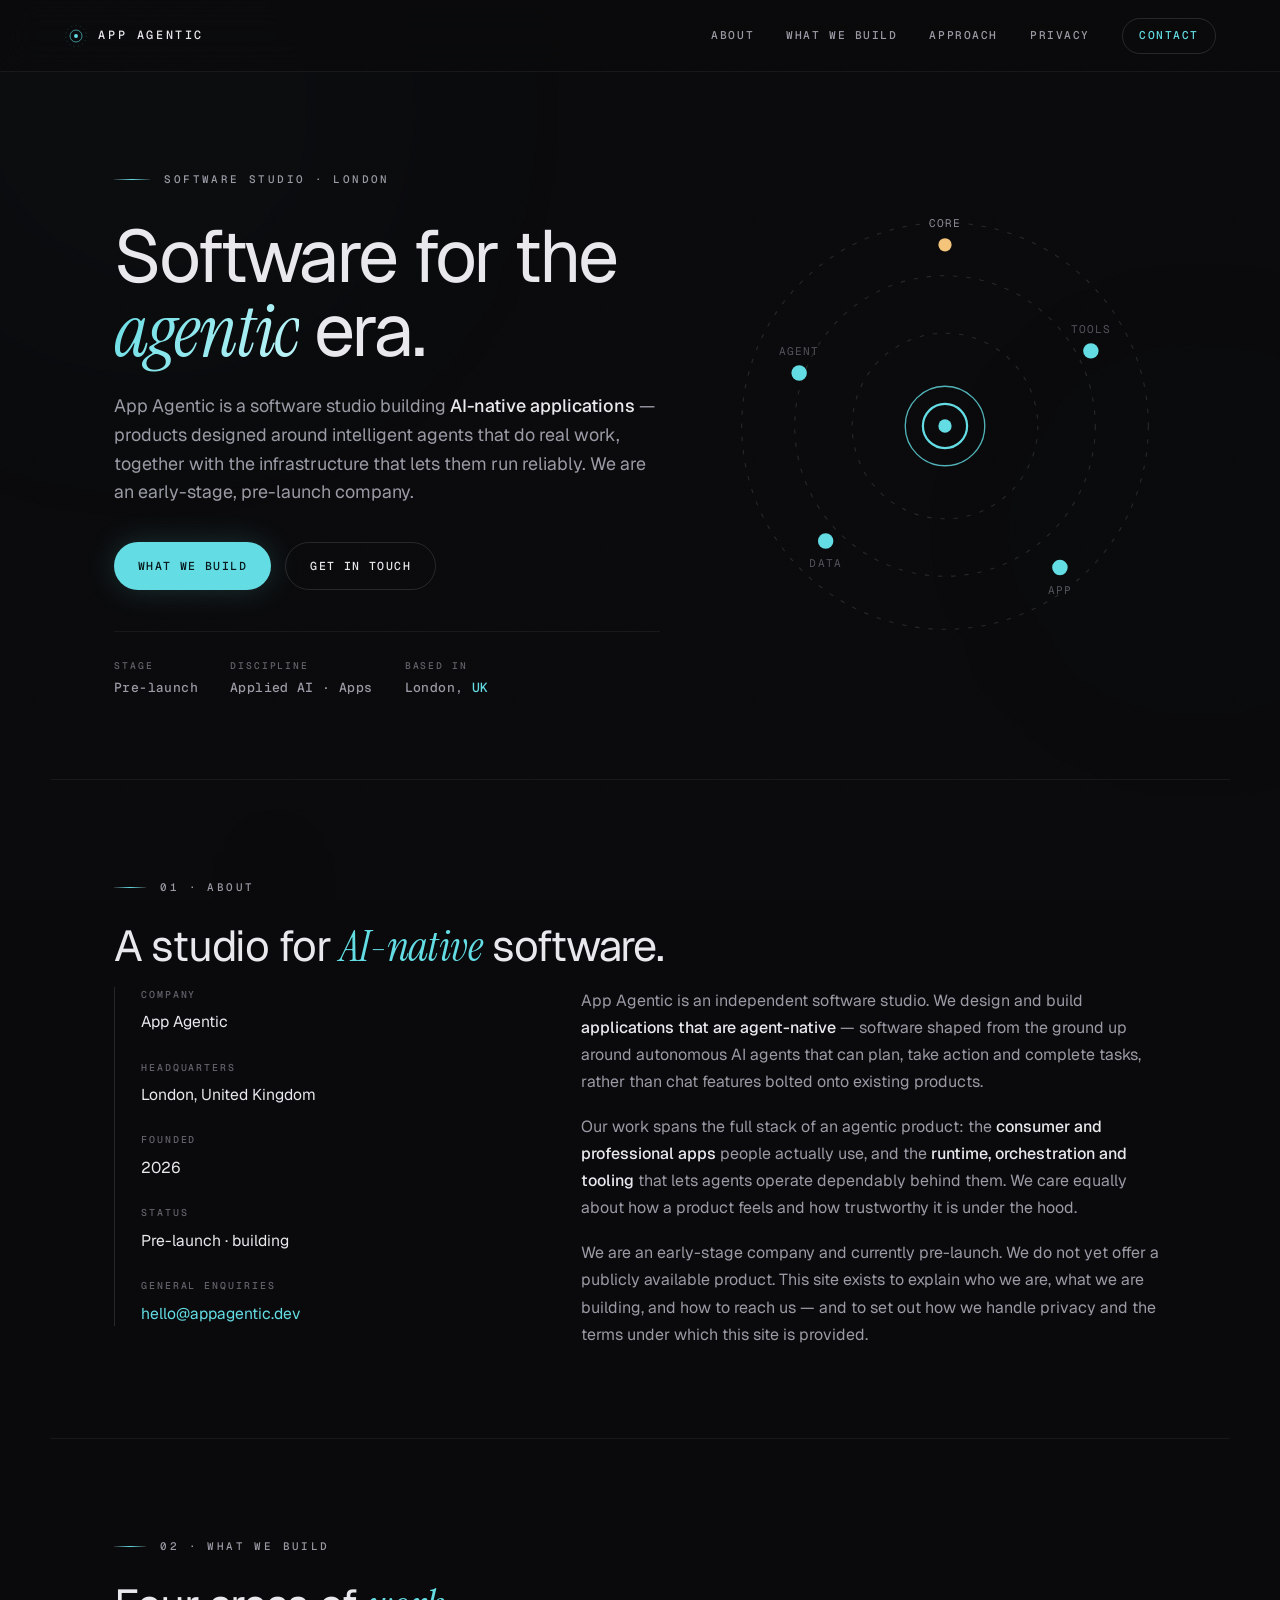
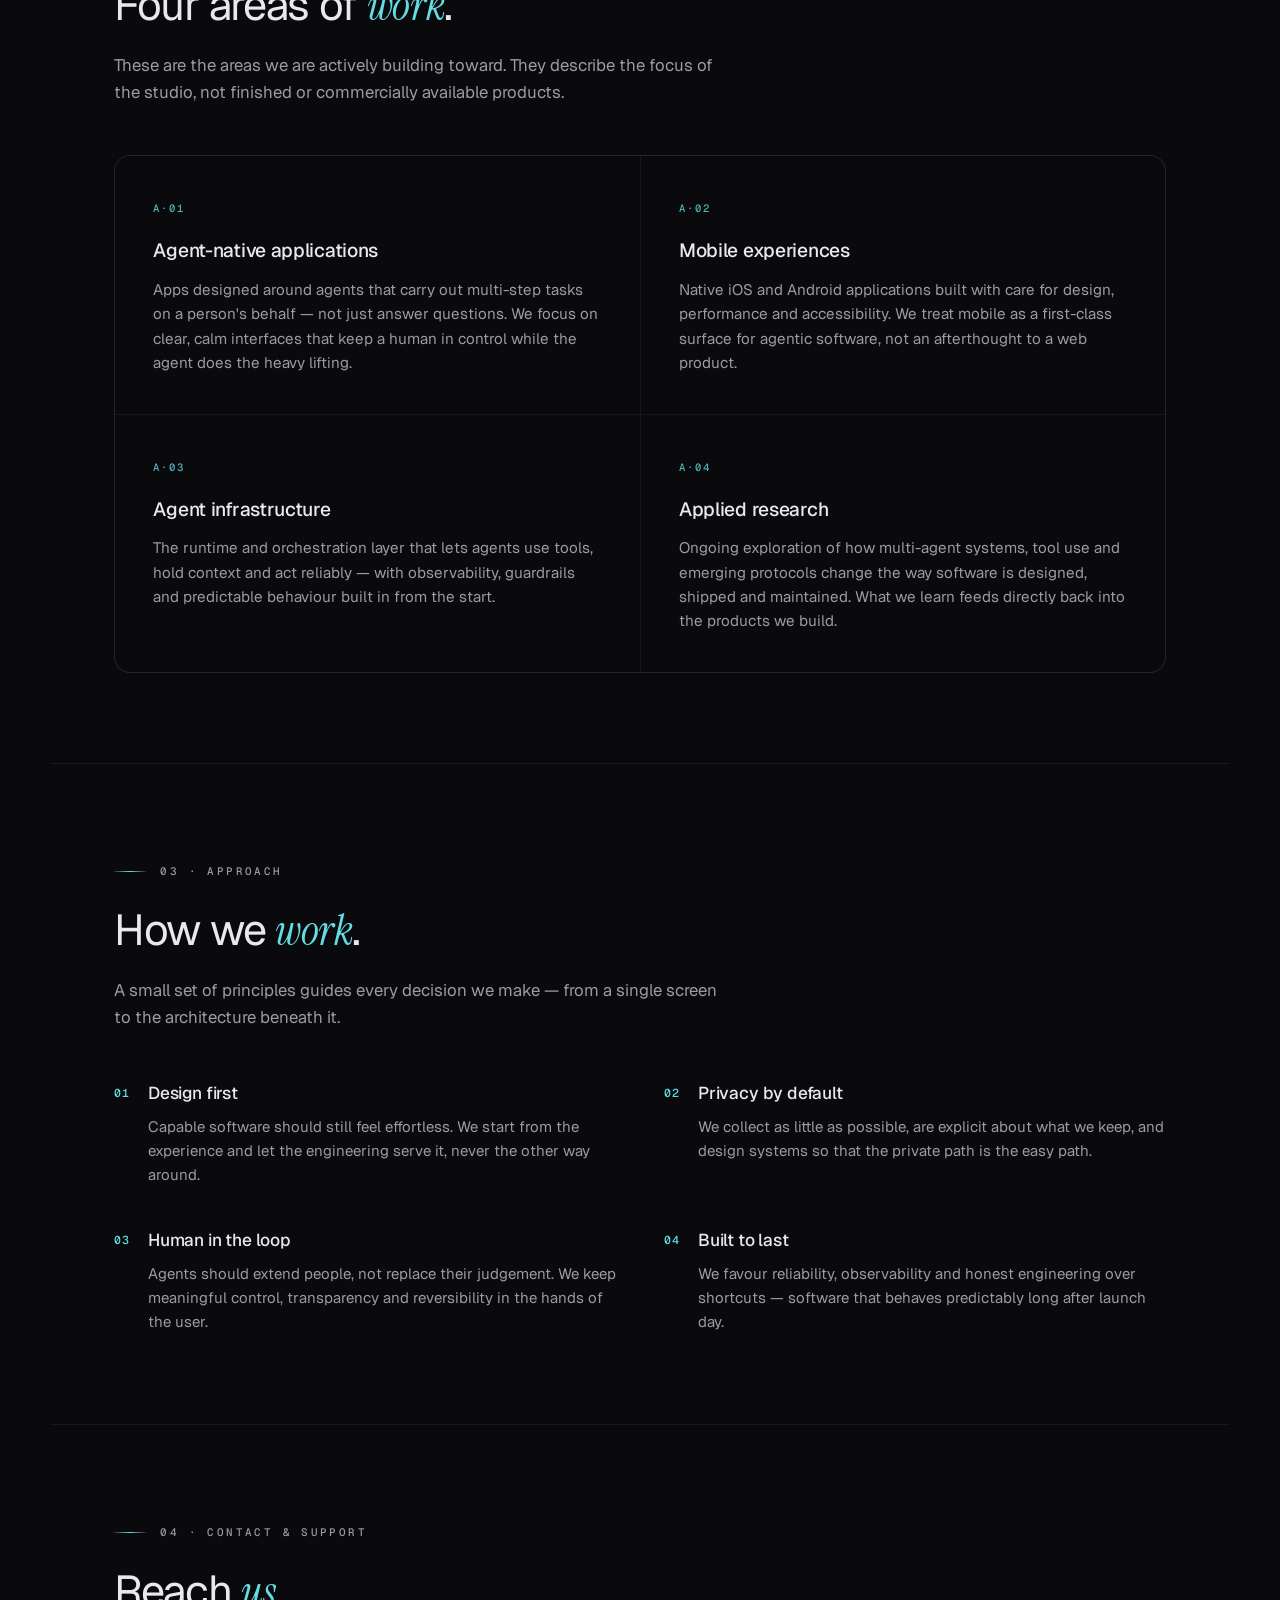
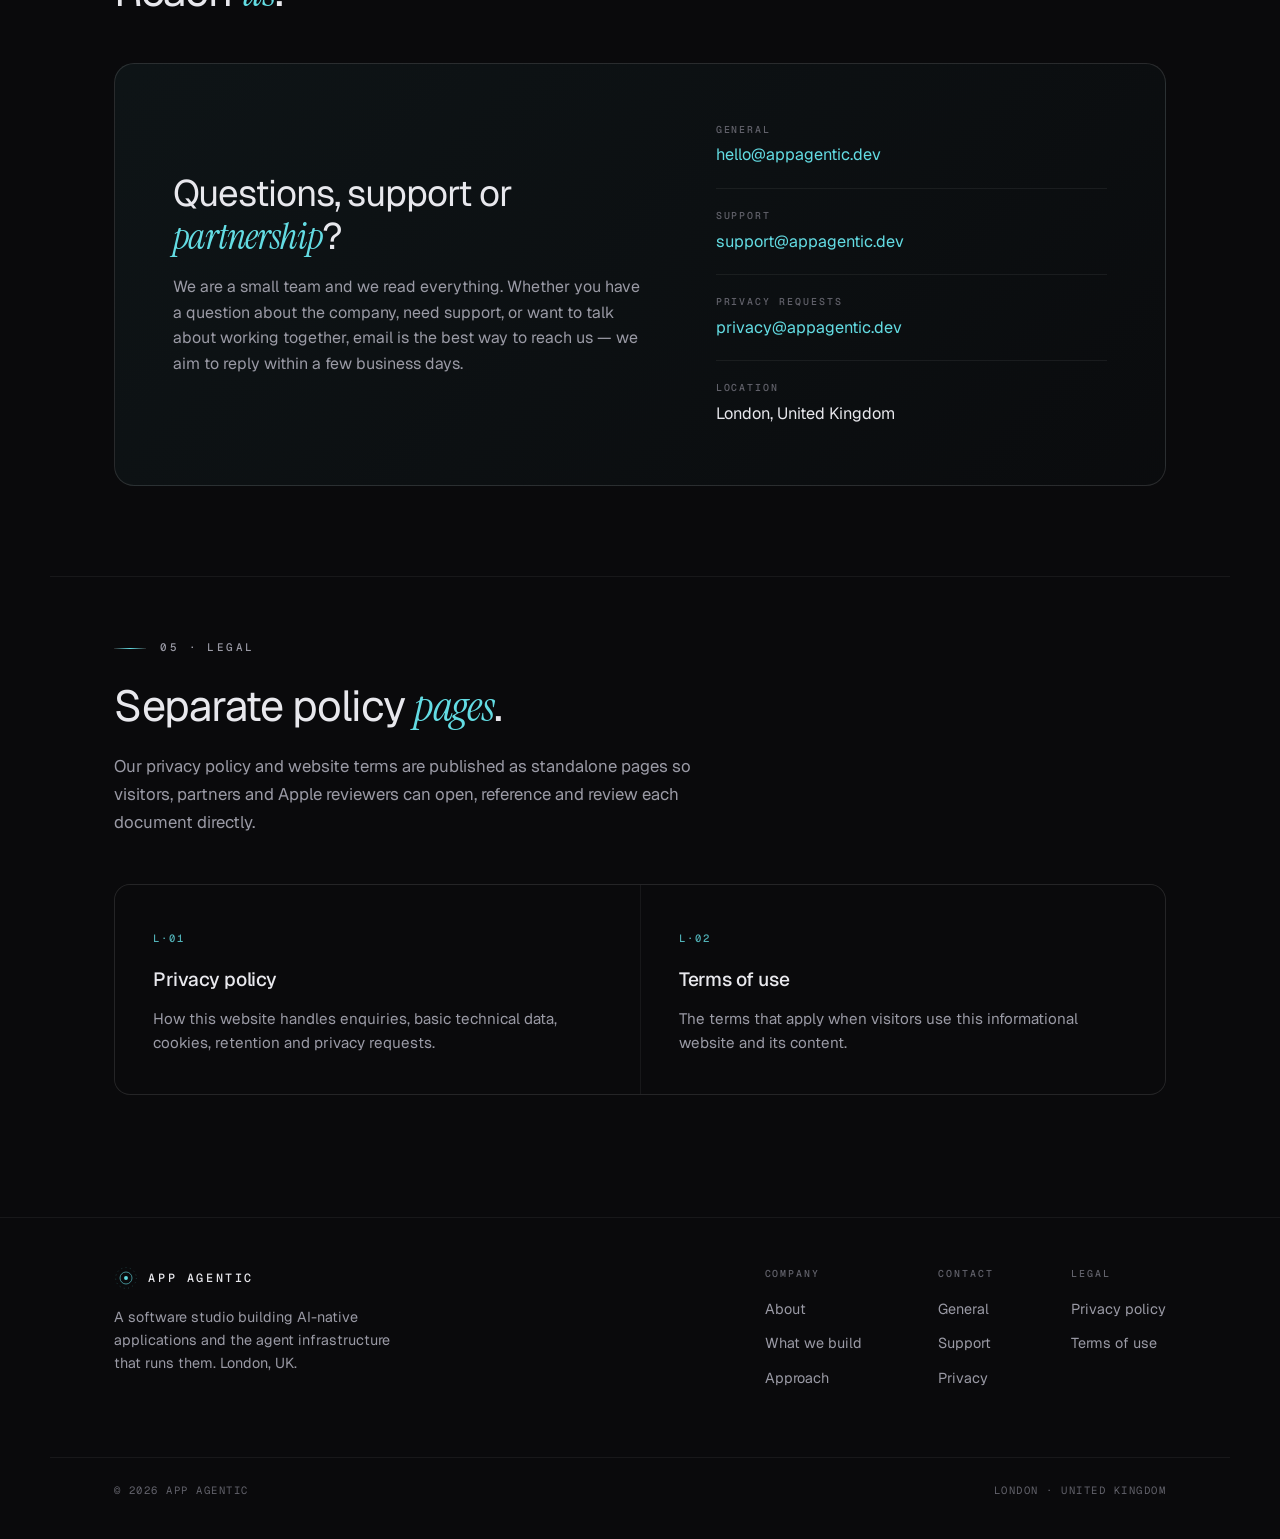
==== commit 47d9fc2a: "Split legal policies into standalone pages" ====
--- a/index.html
+++ b/index.html
@@ -16,7 +16,7 @@
   <link rel="icon" href="data:image/svg+xml,<svg xmlns='http://www.w3.org/2000/svg' viewBox='0 0 32 32'><rect width='32' height='32' rx='8' fill='%230a0a0c'/><circle cx='16' cy='16' r='6' fill='none' stroke='%2363dce3' stroke-width='1.5' opacity='0.9'/><circle cx='16' cy='16' r='2' fill='%2363dce3'/></svg>">
   <link rel="preconnect" href="https://fonts.googleapis.com">
   <link rel="preconnect" href="https://fonts.gstatic.com" crossorigin>
-  <link href="https://fonts.googleapis.com/css2?family=Geist:wght@300;400;500;600&family=Geist+Mono:wght@400;500&family=Instrument+Serif:ital@0;1&display=swap" rel="stylesheet">
+  <link href="https://fonts.googleapis.com/css2?family=Geist:wght@300;400;500;600&amp;family=Geist+Mono:wght@400;500&amp;family=Instrument+Serif:ital@0;1&amp;display=swap" rel="stylesheet">
   <style>
     *, *::before, *::after {
       margin: 0;
@@ -525,6 +525,17 @@
       font-size: 0.95rem;
       line-height: 1.6;
       color: var(--text-mid);
+    }
+    .legal-card {
+      display: block;
+      color: inherit;
+      text-decoration: none;
+    }
+    .legal-card .card-title {
+      transition: color 0.25s ease;
+    }
+    .legal-card:hover .card-title {
+      color: var(--accent);
     }
 
     /* ── Principles list ─────────────────────────── */
@@ -778,7 +789,7 @@
       <a class="nav-link" href="#about">About</a>
       <a class="nav-link" href="#work">What we build</a>
       <a class="nav-link" href="#approach">Approach</a>
-      <a class="nav-link" href="#privacy">Privacy</a>
+      <a class="nav-link" href="privacy.html">Privacy</a>
       <a class="nav-cta" href="#contact">Contact</a>
     </div>
   </nav>
@@ -1053,95 +1064,34 @@
 
   <hr class="rule">
 
-  <!-- Privacy Policy -->
-  <section class="section" id="privacy">
+  <!-- Legal -->
+  <section class="section section--tight" id="legal">
     <div class="eyebrow">
       <span class="eyebrow-line" aria-hidden="true"></span>
-      <span class="eyebrow-label">05 &middot; Privacy policy</span>
-    </div>
-    <h2 class="section-title">Privacy <em>policy</em>.</h2>
-
-    <div class="legal">
-      <p>
-        This policy explains how App Agentic ("App Agentic", "we", "us") handles information in
-        connection with this website. App Agentic is pre-launch and does not currently offer a
-        publicly available product; this policy covers the website only. We will publish a
-        product-specific privacy policy before any product is released.
-      </p>
-
-      <h3>Information we collect</h3>
-      <p>This is a static informational website. We aim to collect as little as possible:</p>
-      <ul>
-        <li><strong>Information you choose to send us.</strong> If you email one of our addresses, we receive your email address, your message and anything you include in it.</li>
-        <li><strong>Basic technical data.</strong> Like most websites, our hosting provider may automatically log standard request data such as IP address, browser type and the pages requested, for security and to keep the site running.</li>
-      </ul>
-      <p>We do not sell personal data, and we do not use this site to build advertising profiles of visitors.</p>
-
-      <h3>Cookies and analytics</h3>
-      <p>
-        This site does not set advertising or tracking cookies. If we add privacy-respecting,
-        aggregate analytics in the future, we will update this policy to describe what is measured.
-      </p>
-
-      <h3>How we use information</h3>
-      <p>We use the limited information above only to respond to your enquiries, to provide support you request, to keep the site secure and operational, and to comply with our legal obligations.</p>
-
-      <h3>Sharing</h3>
-      <p>We share information only with service providers that help us operate this site (such as our hosting and email providers), and where required by law. These providers act on our instructions and are not permitted to use your information for their own purposes.</p>
-
-      <h3>Data retention</h3>
-      <p>We keep correspondence for as long as needed to handle your request and for a reasonable period afterwards, then delete it.</p>
-
-      <h3>Your rights</h3>
-      <p>
-        Depending on where you live, you may have rights to access, correct, or delete the
-        personal information we hold about you, or to object to certain processing. To make a
-        request, email <a href="mailto:privacy@appagentic.dev">privacy@appagentic.dev</a> and we
-        will respond in line with applicable law.
-      </p>
-
-      <h3>Children</h3>
-      <p>This website is intended for a general, adult audience and is not directed at children.</p>
-
-      <h3>Changes</h3>
-      <p>We may update this policy as the company evolves. Material changes will be reflected by updating the date below.</p>
-
-      <p class="legal-updated">Last updated &middot; June 2026</p>
-    </div>
-  </section>
-
-  <hr class="rule">
-
-  <!-- Terms -->
-  <section class="section" id="terms">
-    <div class="eyebrow">
-      <span class="eyebrow-line" aria-hidden="true"></span>
-      <span class="eyebrow-label">06 &middot; Terms of use</span>
-    </div>
-    <h2 class="section-title">Terms of <em>use</em>.</h2>
-
-    <div class="legal">
-      <p>These terms govern your use of this website. By using the site, you agree to them.</p>
-
-      <h3>Informational purpose</h3>
-      <p>This website is provided for general information about App Agentic. Content describes a pre-launch company and our intended areas of work; it does not constitute an offer, a guarantee of any future product or feature, or professional advice.</p>
-
-      <h3>Intellectual property</h3>
-      <p>The App Agentic name, logo, text and design on this site are owned by App Agentic unless otherwise stated. You may view and share the site, but you may not copy or reuse its branding or content for commercial purposes without our permission.</p>
-
-      <h3>Acceptable use</h3>
-      <p>You agree not to misuse the site, attempt to disrupt it, or use it for any unlawful purpose.</p>
-
-      <h3>No warranty</h3>
-      <p>The site is provided "as is" without warranties of any kind. We do our best to keep it accurate and available but cannot guarantee that it will always be error-free or uninterrupted.</p>
-
-      <h3>Limitation of liability</h3>
-      <p>To the extent permitted by law, App Agentic is not liable for any loss arising from your use of, or inability to use, this website.</p>
-
-      <h3>Contact</h3>
-      <p>Questions about these terms? Email <a href="mailto:hello@appagentic.dev">hello@appagentic.dev</a>.</p>
-
-      <p class="legal-updated">Last updated &middot; June 2026</p>
+      <span class="eyebrow-label">05 &middot; Legal</span>
+    </div>
+    <h2 class="section-title">Separate policy <em>pages</em>.</h2>
+    <p class="section-intro">
+      Our privacy policy and website terms are published as standalone pages so visitors,
+      partners and Apple reviewers can open, reference and review each document directly.
+    </p>
+
+    <div class="grid grid--2">
+      <a class="card legal-card" href="privacy.html">
+        <span class="card-index">L&middot;01</span>
+        <h3 class="card-title">Privacy policy</h3>
+        <p class="card-body">
+          How this website handles enquiries, basic technical data, cookies, retention and
+          privacy requests.
+        </p>
+      </a>
+      <a class="card legal-card" href="terms.html">
+        <span class="card-index">L&middot;02</span>
+        <h3 class="card-title">Terms of use</h3>
+        <p class="card-body">
+          The terms that apply when visitors use this informational website and its content.
+        </p>
+      </a>
     </div>
   </section>
 
@@ -1177,8 +1127,8 @@
         </div>
         <div class="footer-col">
           <h4>Legal</h4>
-          <a href="#privacy">Privacy policy</a>
-          <a href="#terms">Terms of use</a>
+          <a href="privacy.html">Privacy policy</a>
+          <a href="terms.html">Terms of use</a>
         </div>
       </div>
     </div>
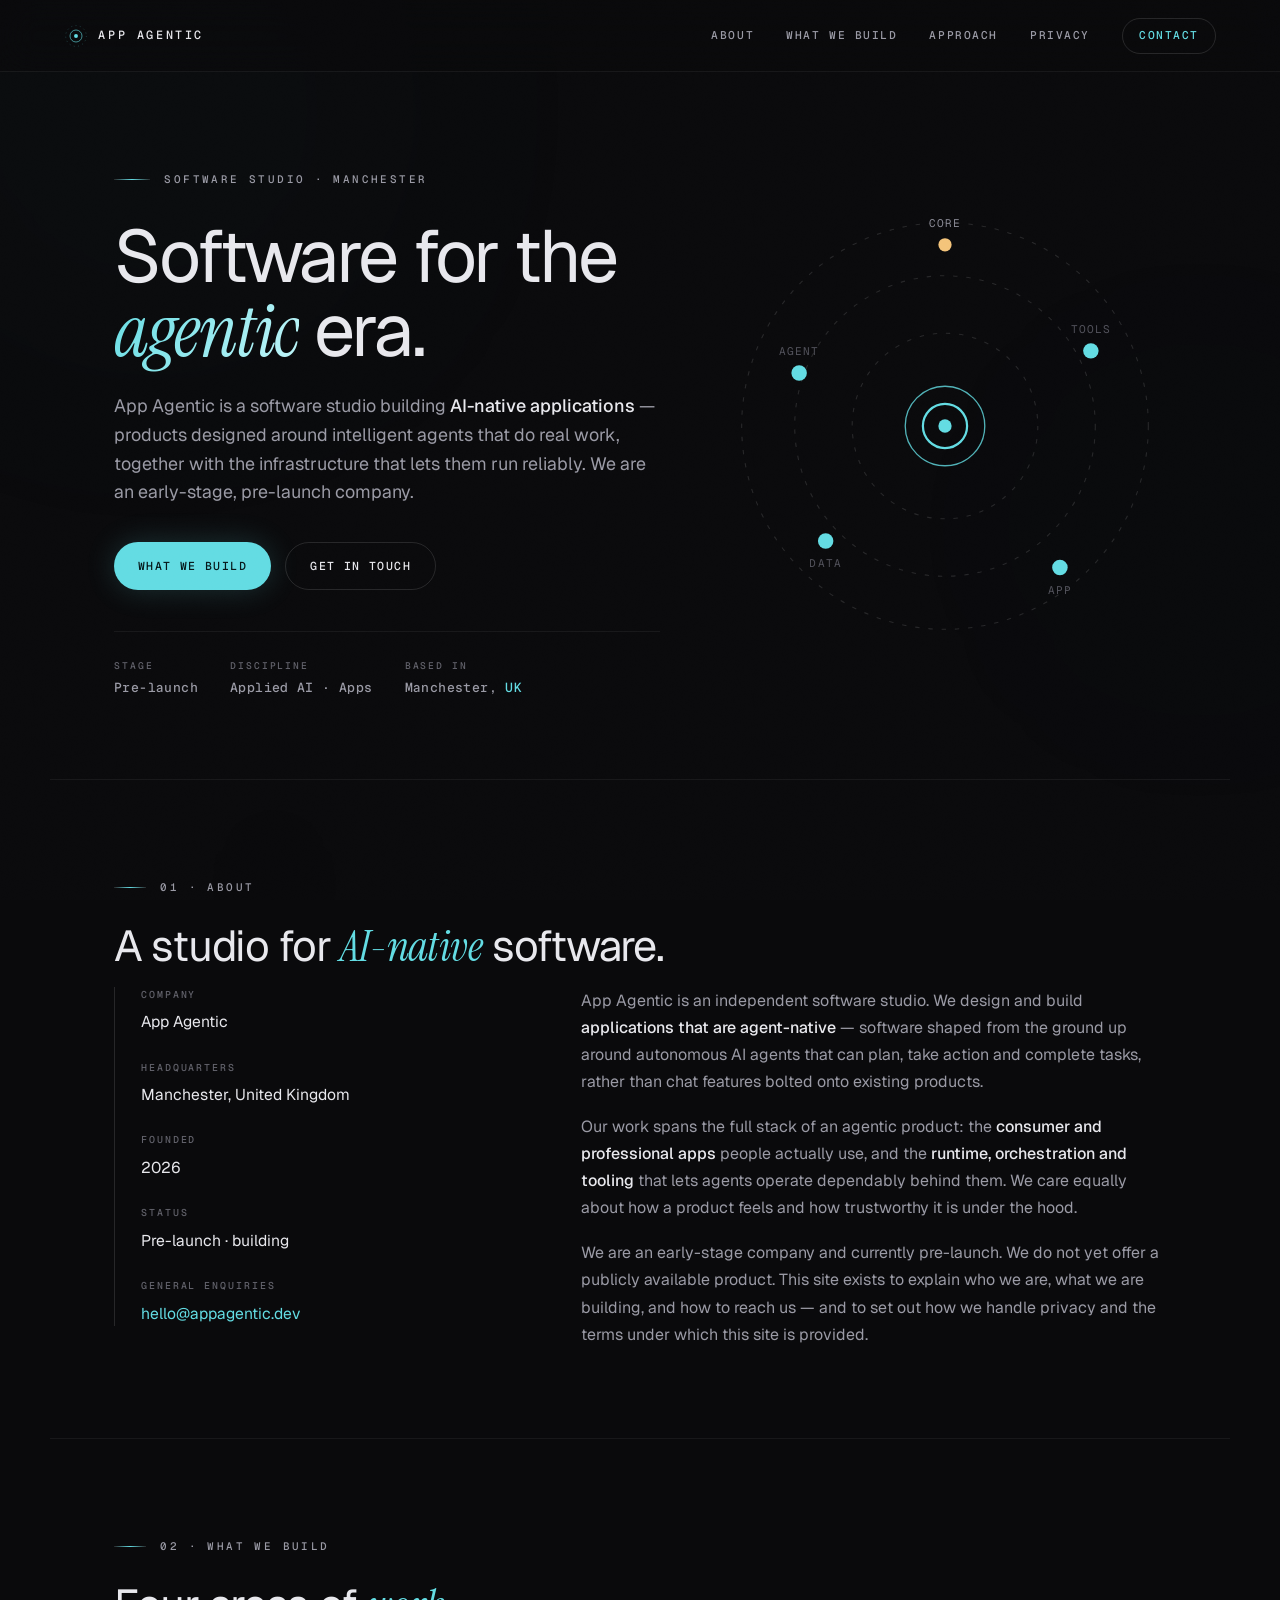
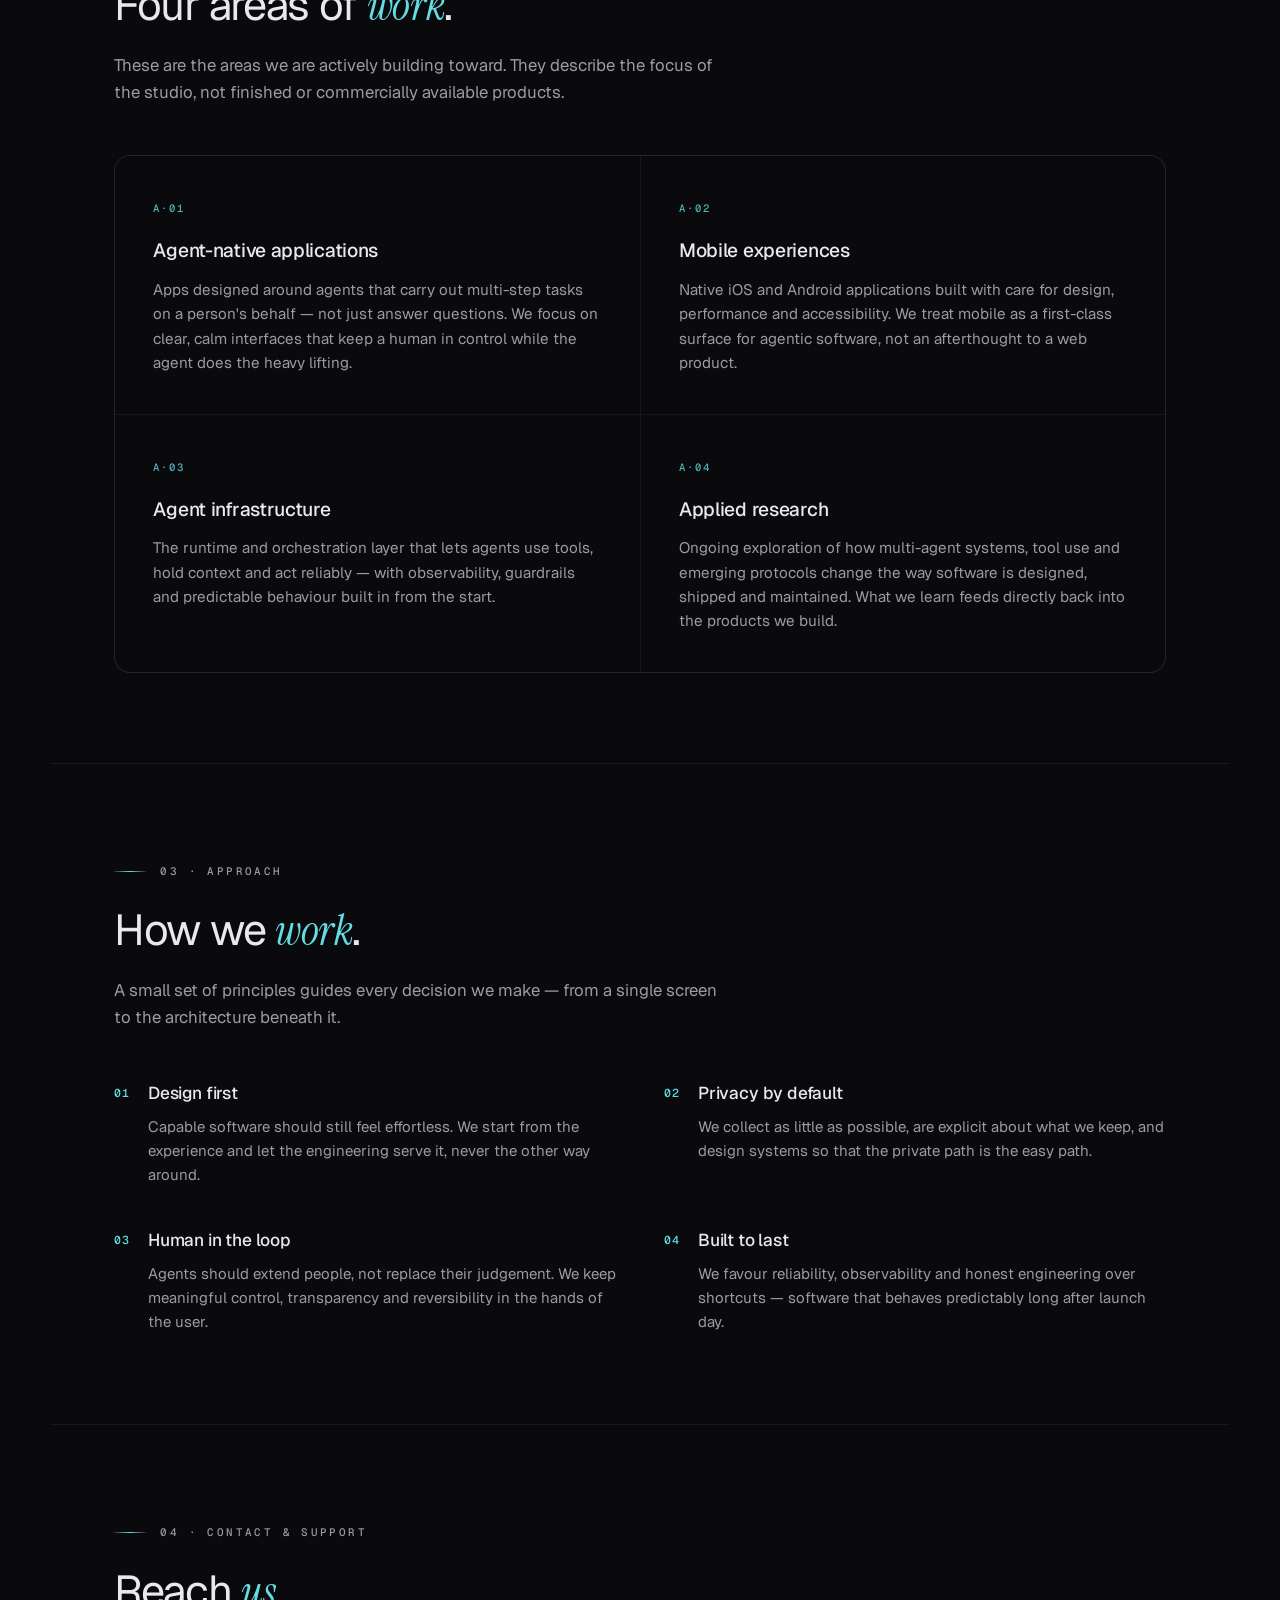
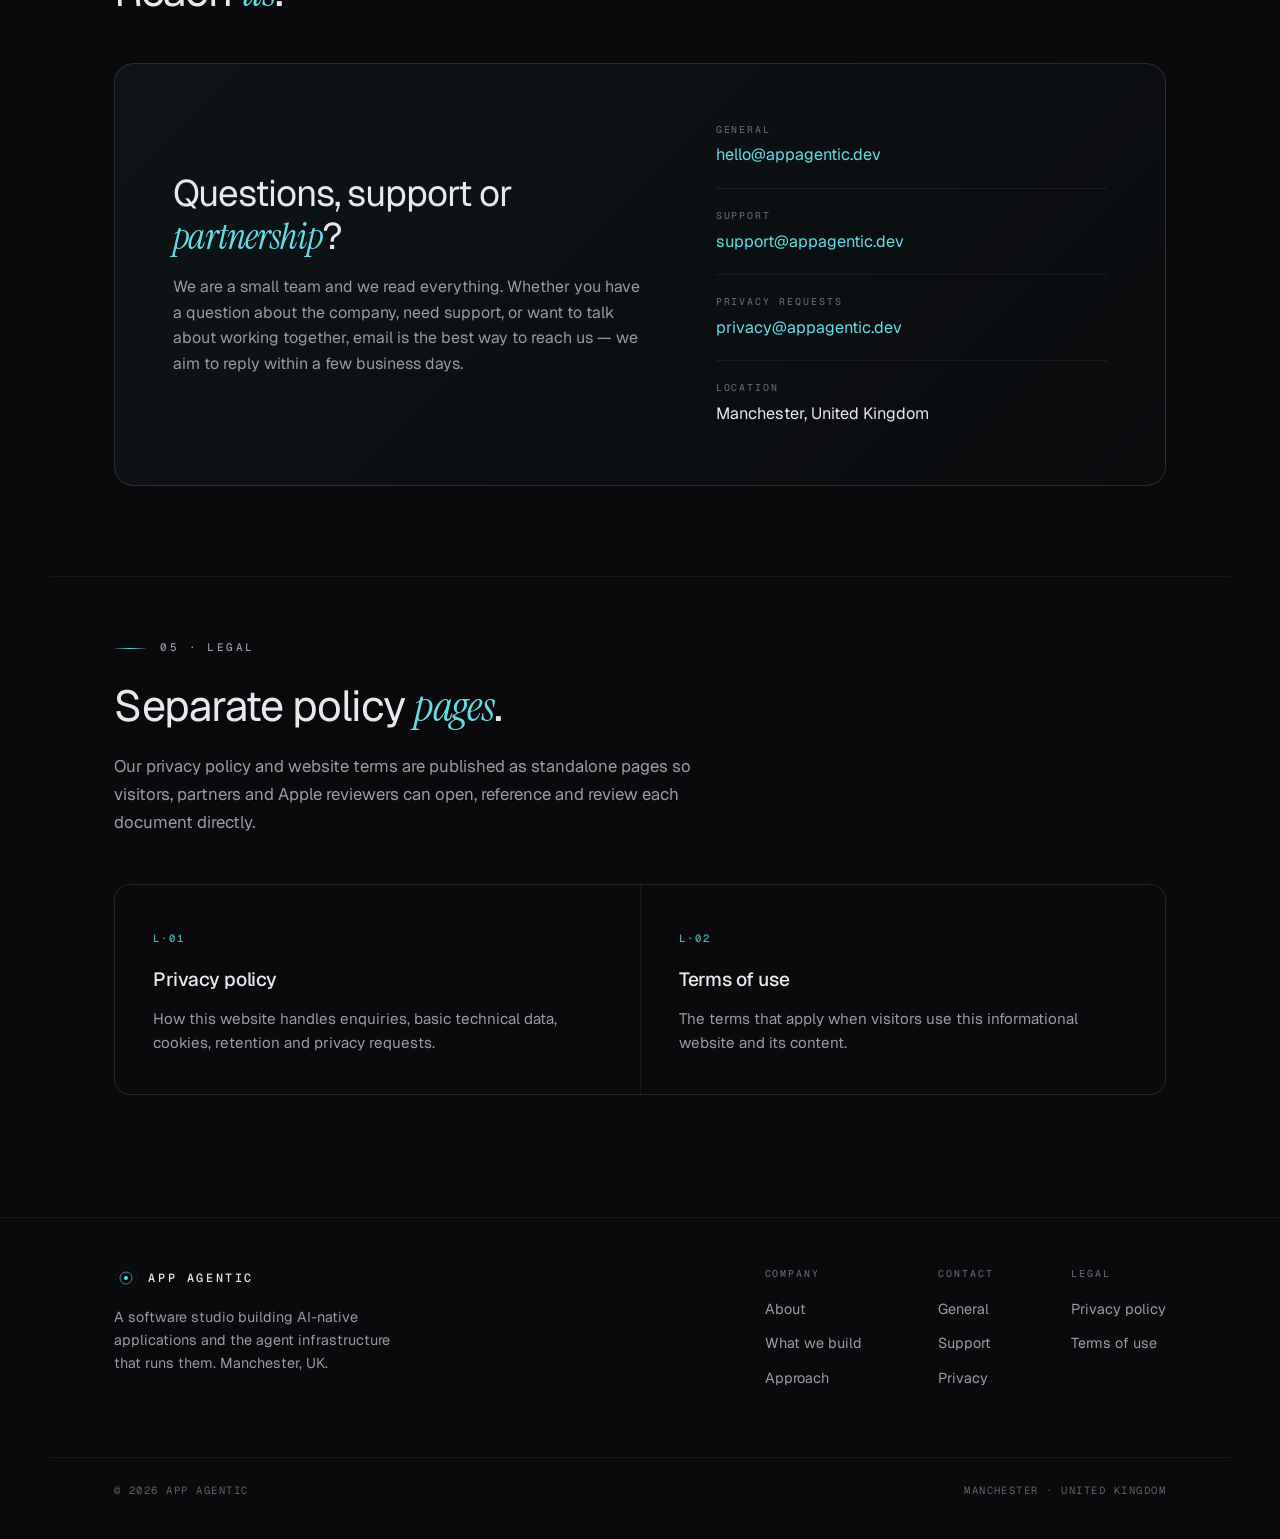
==== commit c79ca28f: "Update company location to Manchester" ====
--- a/index.html
+++ b/index.html
@@ -4,7 +4,7 @@
   <meta charset="UTF-8">
   <meta name="viewport" content="width=device-width, initial-scale=1.0">
   <title>App Agentic — A software studio building AI-native applications</title>
-  <meta name="description" content="App Agentic is a London-based software studio building AI-native applications and the agent infrastructure that runs them. Pre-launch.">
+  <meta name="description" content="App Agentic is a Manchester-based software studio building AI-native applications and the agent infrastructure that runs them. Pre-launch.">
   <meta name="theme-color" content="#0a0a0c">
 
   <!-- Open Graph -->
@@ -799,7 +799,7 @@
     <div class="hero-copy">
       <div class="chapter">
         <span class="chapter-line" aria-hidden="true"></span>
-        <span class="chapter-label">Software studio &middot; London</span>
+        <span class="chapter-label">Software studio &middot; Manchester</span>
       </div>
 
       <h1 class="headline">
@@ -829,7 +829,7 @@
         </div>
         <div class="meta-item">
           <span class="meta-label">Based in</span>
-          <span class="meta-value">London, <span class="accent">UK</span></span>
+          <span class="meta-value">Manchester, <span class="accent">UK</span></span>
         </div>
       </div>
     </div>
@@ -883,7 +883,7 @@
         </div>
         <div>
           <div class="fact-label">Headquarters</div>
-          <div class="fact-value">London, United Kingdom</div>
+          <div class="fact-value">Manchester, United Kingdom</div>
         </div>
         <div>
           <div class="fact-label">Founded</div>
@@ -1056,7 +1056,7 @@
         </div>
         <div class="contact-row">
           <span class="contact-key">Location</span>
-          <span class="contact-val">London, United Kingdom</span>
+          <span class="contact-val">Manchester, United Kingdom</span>
         </div>
       </div>
     </div>
@@ -1109,7 +1109,7 @@
           </span>
           <span class="brand-name">App Agentic</span>
         </a>
-        <p class="footer-tag">A software studio building AI-native applications and the agent infrastructure that runs them. London, UK.</p>
+        <p class="footer-tag">A software studio building AI-native applications and the agent infrastructure that runs them. Manchester, UK.</p>
       </div>
 
       <div class="footer-cols">
@@ -1134,7 +1134,7 @@
     </div>
     <div class="footer-bottom">
       <span>&copy; 2026 App Agentic</span>
-      <span>London &middot; United Kingdom</span>
+      <span>Manchester &middot; United Kingdom</span>
     </div>
   </footer>
 
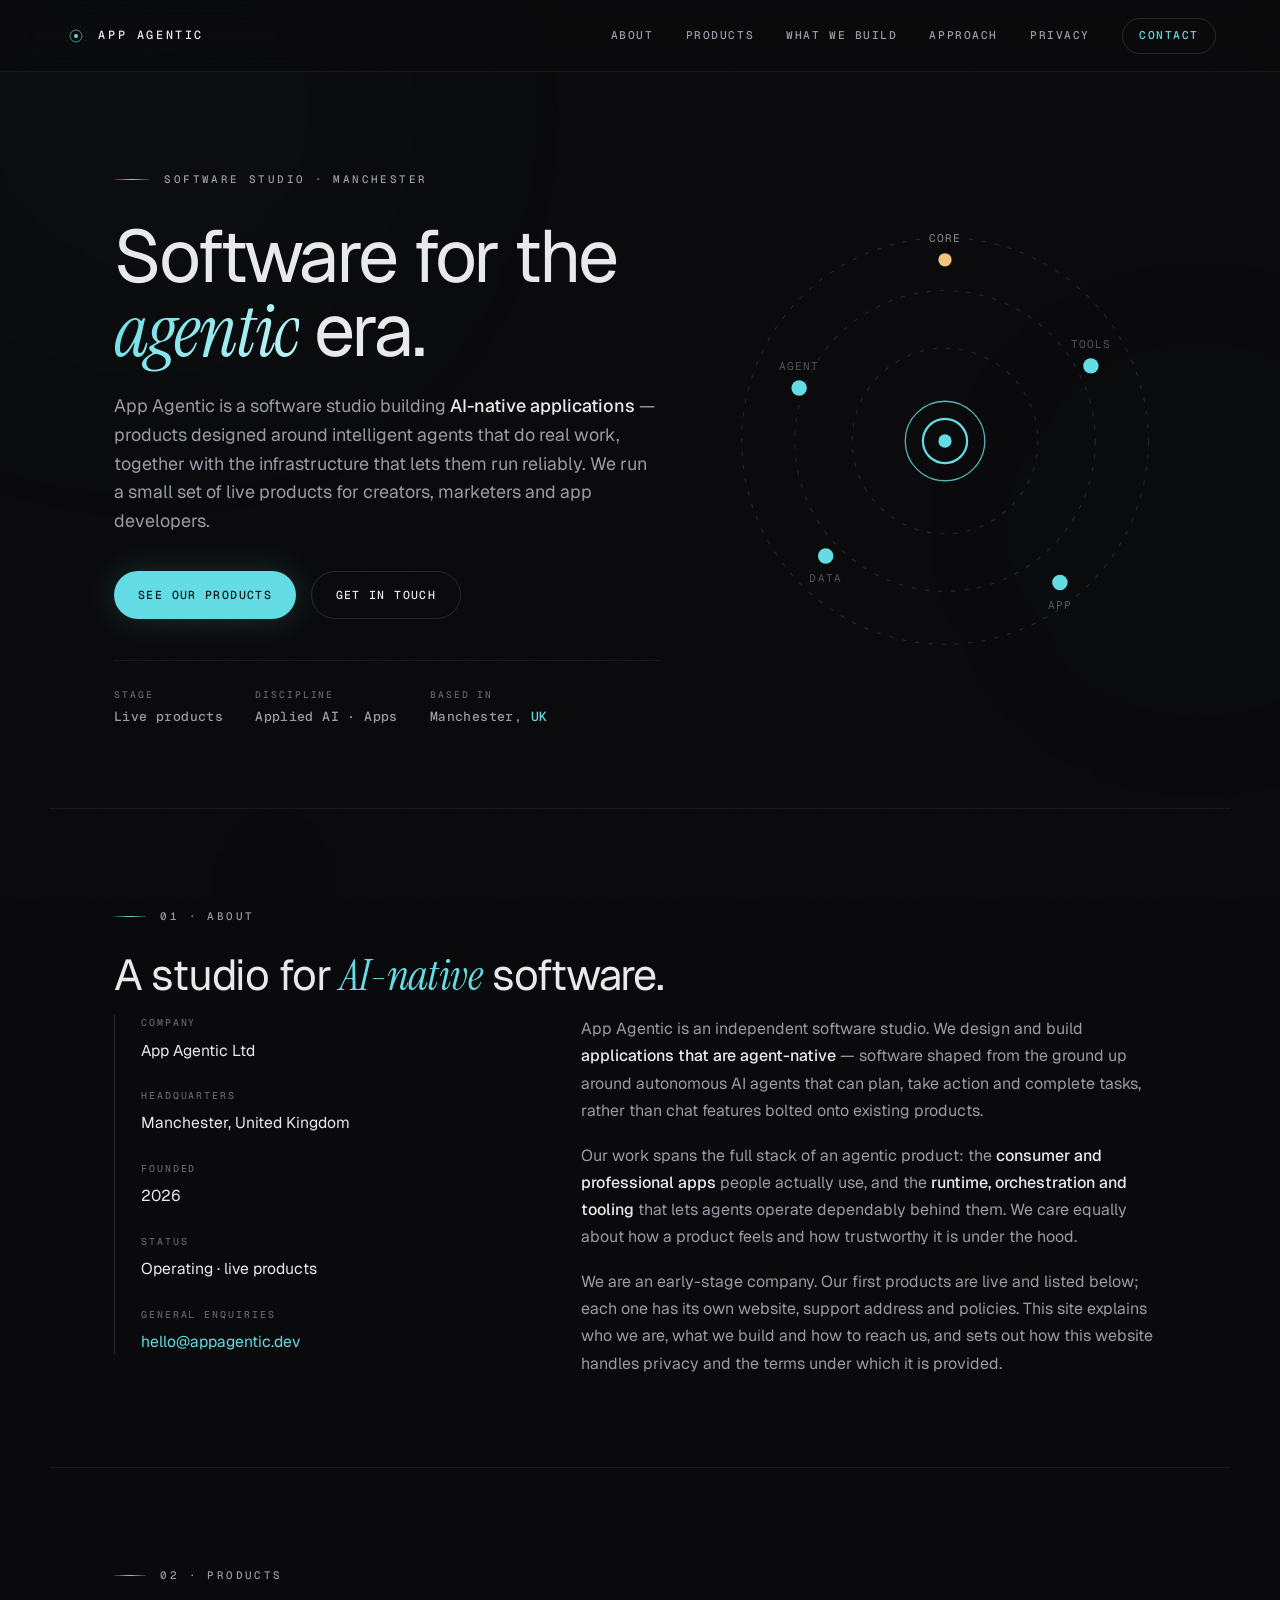
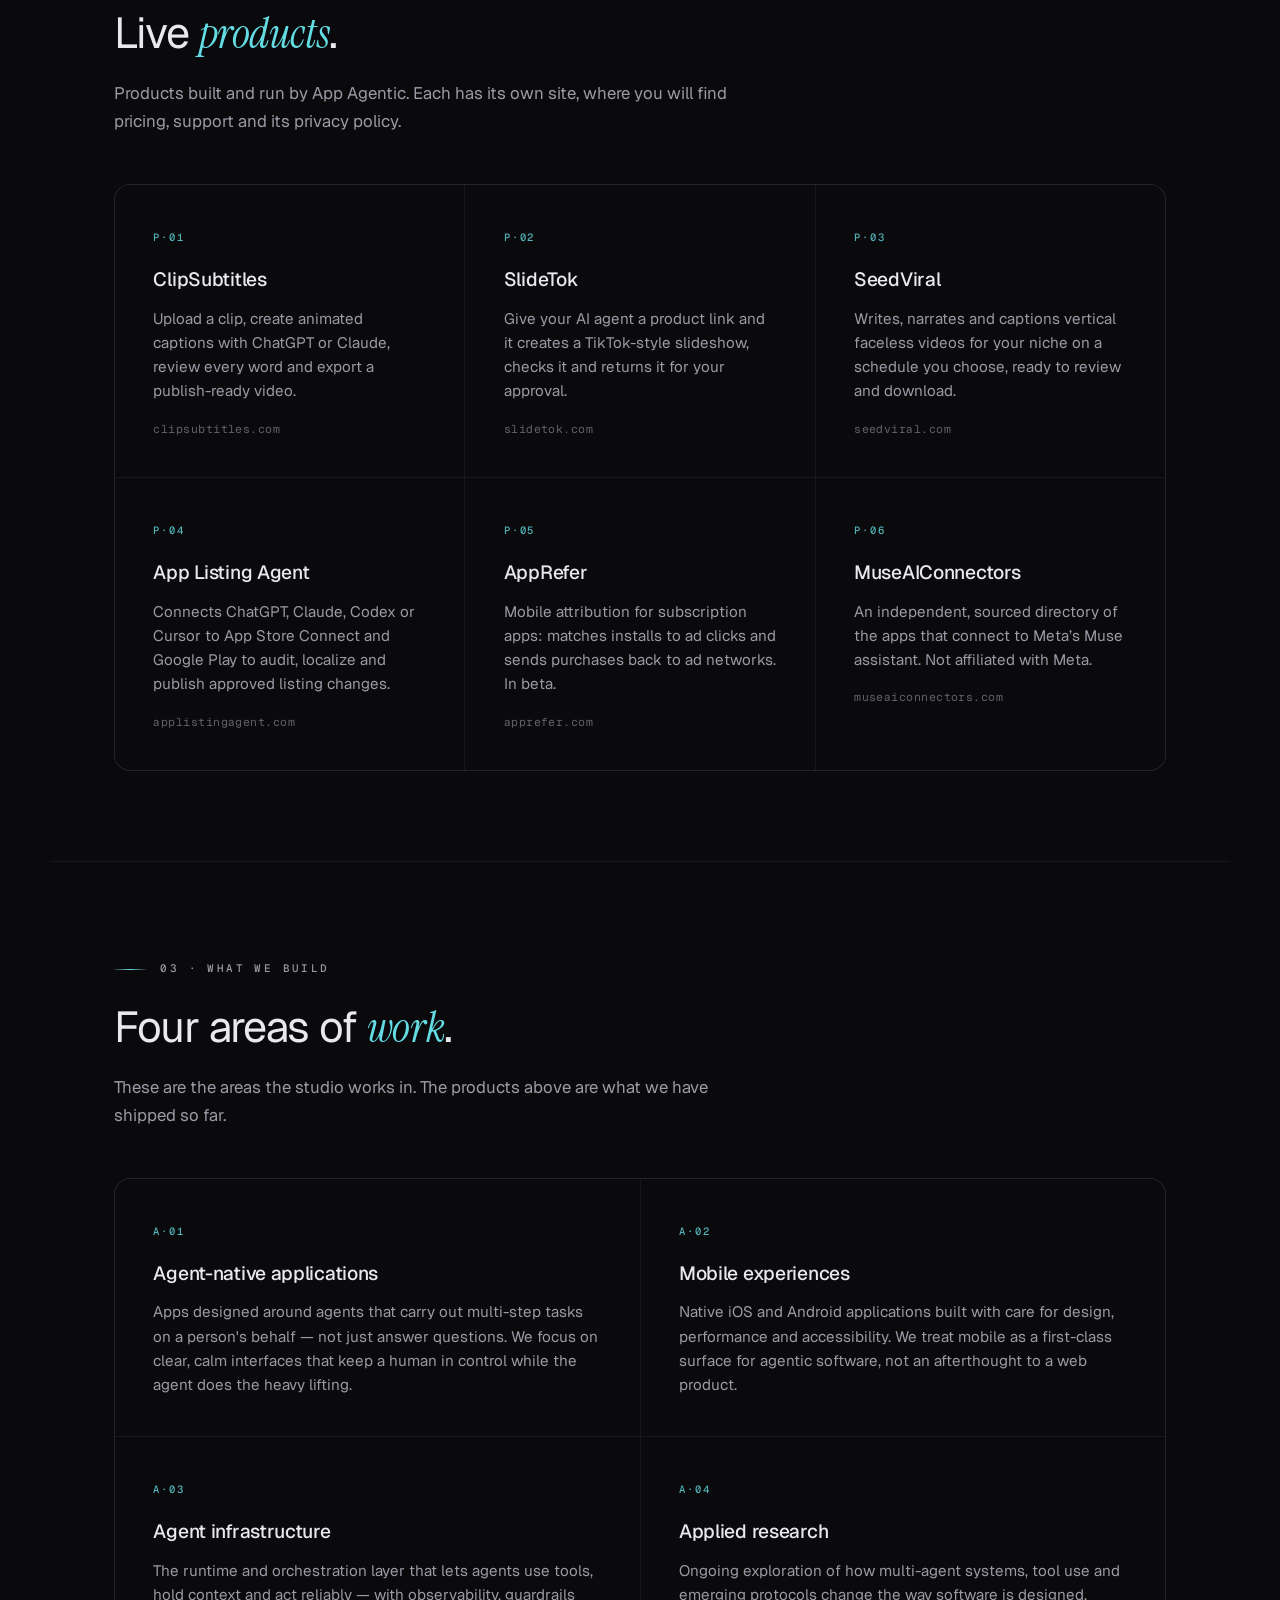
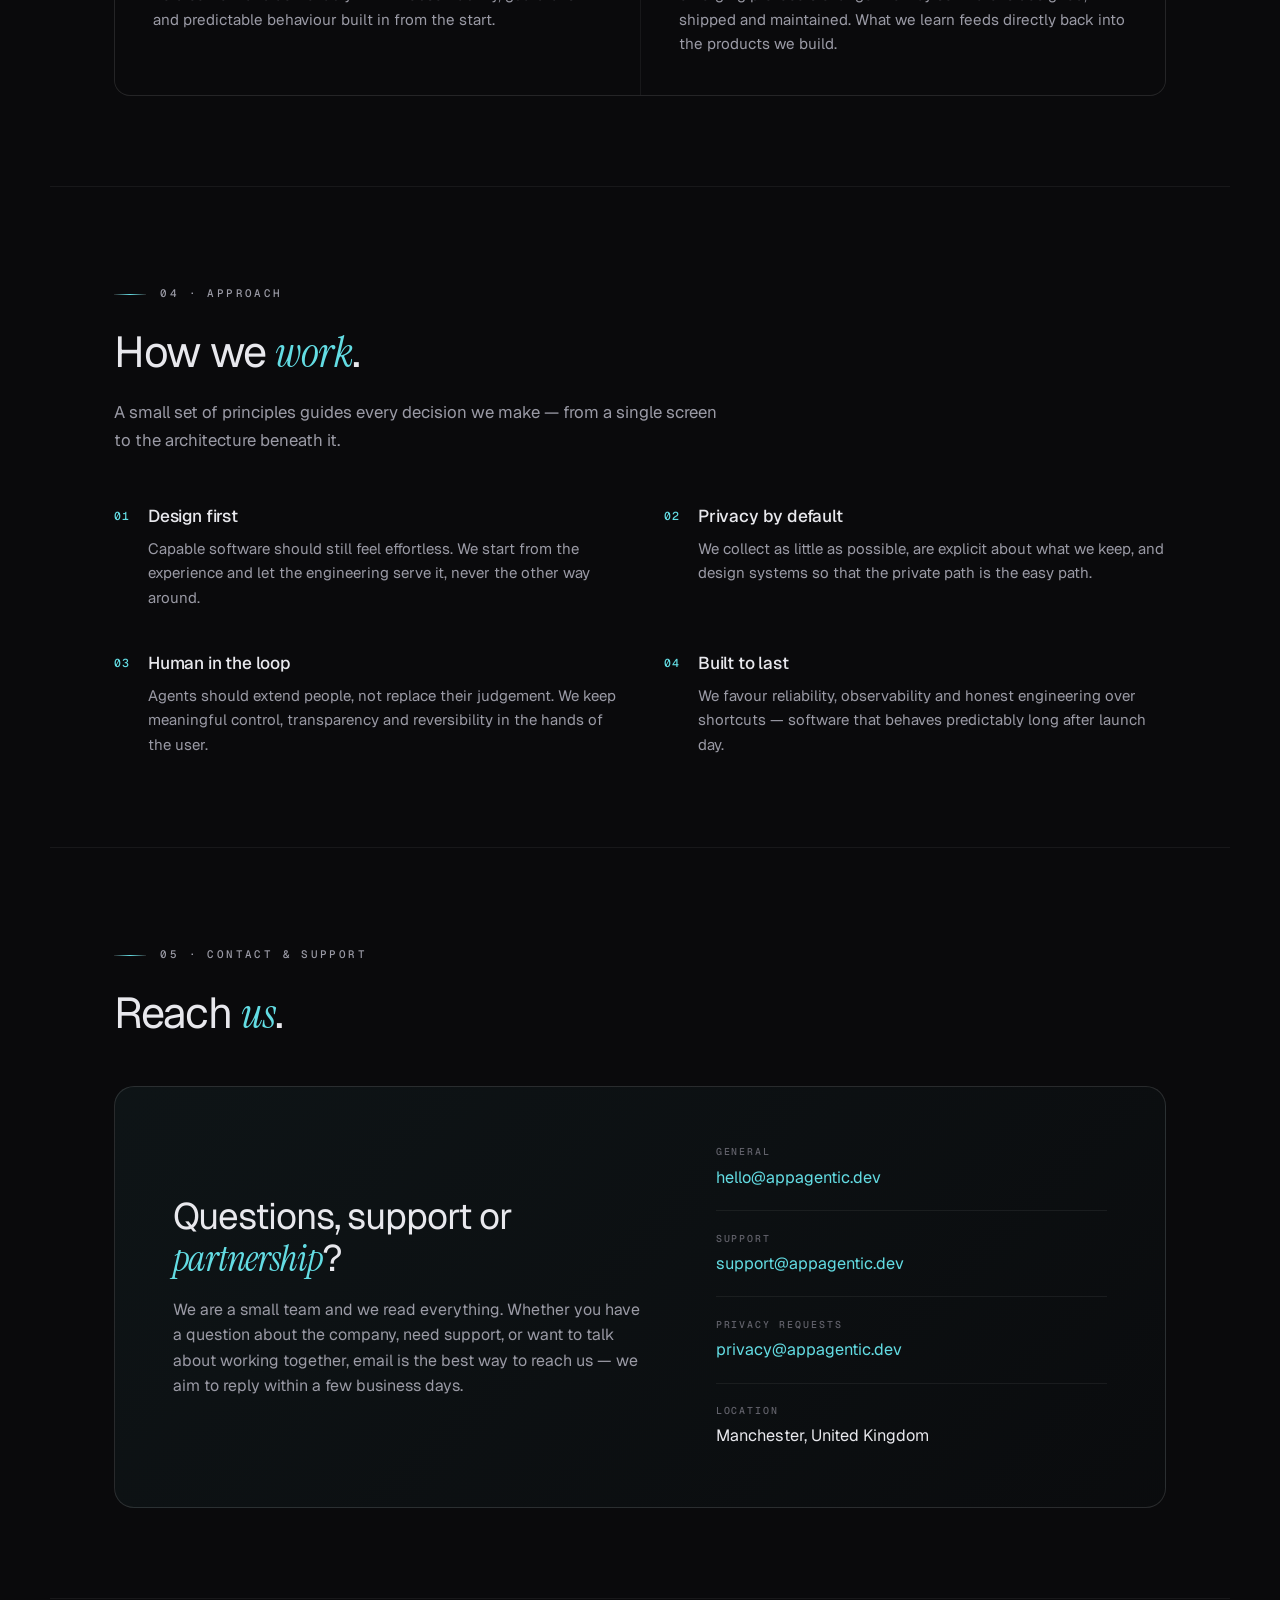
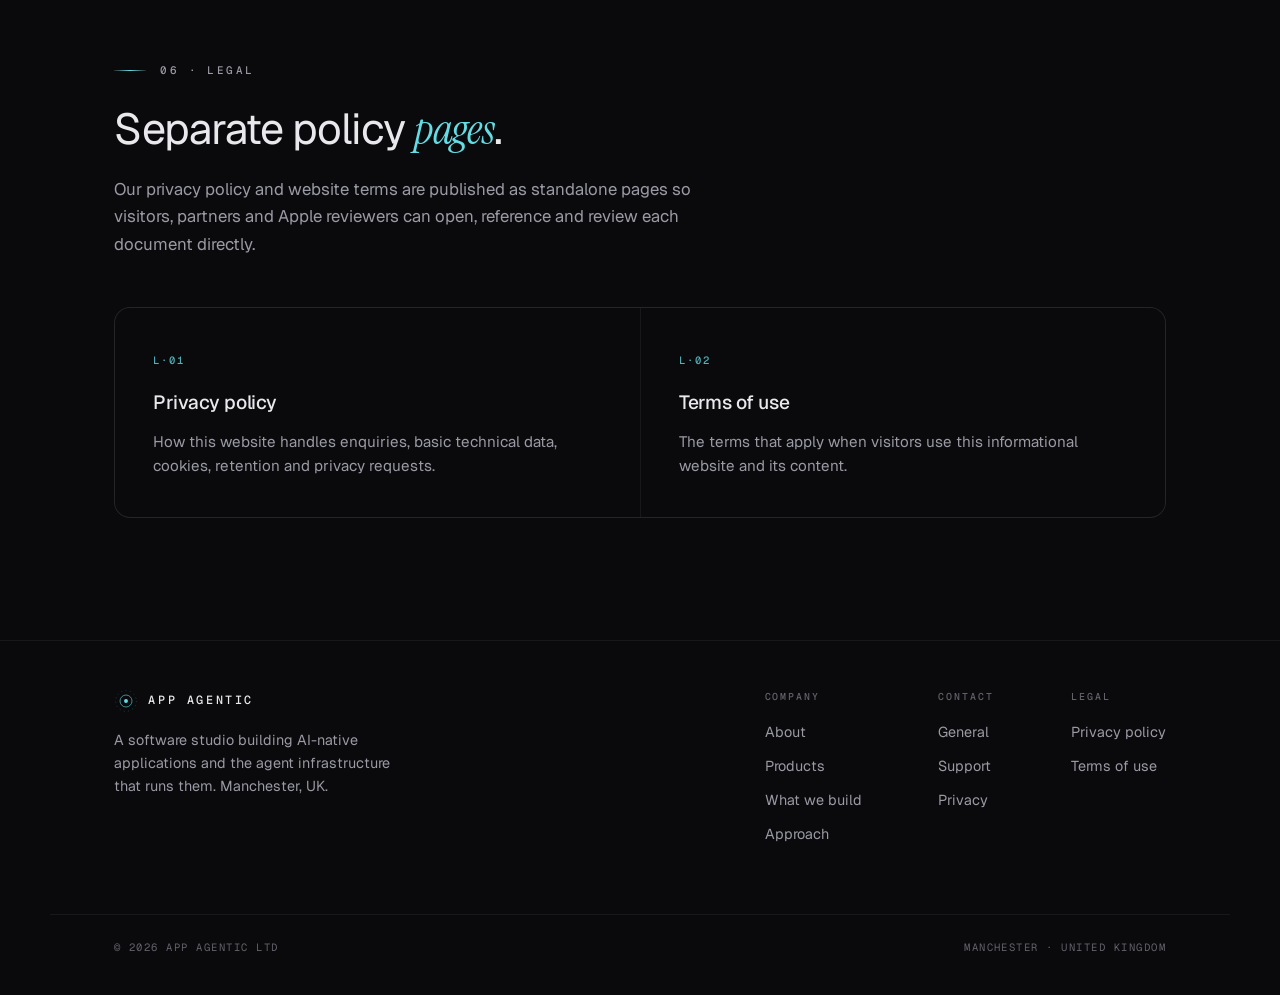
==== commit 4502a7ff: "Replace pre-launch copy with live products hub; add crawl basics - Products section linking live App" ====
--- a/index.html
+++ b/index.html
@@ -3,8 +3,9 @@
 <head>
   <meta charset="UTF-8">
   <meta name="viewport" content="width=device-width, initial-scale=1.0">
-  <title>App Agentic — A software studio building AI-native applications</title>
-  <meta name="description" content="App Agentic is a Manchester-based software studio building AI-native applications and the agent infrastructure that runs them. Pre-launch.">
+  <title>App Agentic — AI-native software studio in Manchester</title>
+  <meta name="description" content="App Agentic Ltd is a Manchester software studio building AI-native products, including ClipSubtitles, SlideTok, SeedViral, App Listing Agent and AppRefer.">
+  <link rel="canonical" href="https://appagentic.dev/">
   <meta name="theme-color" content="#0a0a0c">
 
   <!-- Open Graph -->
@@ -12,6 +13,51 @@
   <meta property="og:title" content="App Agentic">
   <meta property="og:description" content="A software studio building AI-native applications and the agent infrastructure that runs them.">
   <meta property="og:url" content="https://appagentic.dev/">
+  <meta property="og:site_name" content="App Agentic">
+  <meta property="og:image" content="https://appagentic.dev/og-image.png">
+  <meta property="og:image:width" content="1200">
+  <meta property="og:image:height" content="630">
+  <meta name="twitter:card" content="summary_large_image">
+  <meta name="twitter:title" content="App Agentic">
+  <meta name="twitter:description" content="A software studio building AI-native applications and the agent infrastructure that runs them.">
+  <meta name="twitter:image" content="https://appagentic.dev/og-image.png">
+  <script type="application/ld+json">
+  {
+    "@context": "https://schema.org",
+    "@graph": [
+      {
+        "@type": "Organization",
+        "@id": "https://appagentic.dev/#organization",
+        "name": "App Agentic",
+        "legalName": "App Agentic Ltd",
+        "url": "https://appagentic.dev/",
+        "email": "hello@appagentic.dev",
+        "foundingDate": "2026",
+        "address": { "@type": "PostalAddress", "addressLocality": "Manchester", "addressCountry": "GB" },
+        "sameAs": ["https://github.com/AppAgentic"]
+      },
+      {
+        "@type": "WebSite",
+        "@id": "https://appagentic.dev/#website",
+        "url": "https://appagentic.dev/",
+        "name": "App Agentic",
+        "publisher": { "@id": "https://appagentic.dev/#organization" }
+      },
+      {
+        "@type": "ItemList",
+        "name": "Products by App Agentic",
+        "itemListElement": [
+          { "@type": "ListItem", "position": 1, "name": "ClipSubtitles", "url": "https://clipsubtitles.com/" },
+          { "@type": "ListItem", "position": 2, "name": "SlideTok", "url": "https://slidetok.com/" },
+          { "@type": "ListItem", "position": 3, "name": "SeedViral", "url": "https://seedviral.com/" },
+          { "@type": "ListItem", "position": 4, "name": "App Listing Agent", "url": "https://applistingagent.com/" },
+          { "@type": "ListItem", "position": 5, "name": "AppRefer", "url": "https://apprefer.com/" },
+          { "@type": "ListItem", "position": 6, "name": "MuseAIConnectors", "url": "https://museaiconnectors.com/" }
+        ]
+      }
+    ]
+  }
+  </script>
 
   <link rel="icon" href="data:image/svg+xml,<svg xmlns='http://www.w3.org/2000/svg' viewBox='0 0 32 32'><rect width='32' height='32' rx='8' fill='%230a0a0c'/><circle cx='16' cy='16' r='6' fill='none' stroke='%2363dce3' stroke-width='1.5' opacity='0.9'/><circle cx='16' cy='16' r='2' fill='%2363dce3'/></svg>">
   <link rel="preconnect" href="https://fonts.googleapis.com">
@@ -526,6 +572,20 @@
       line-height: 1.6;
       color: var(--text-mid);
     }
+    .product-card {
+      display: block;
+      color: inherit;
+      text-decoration: none;
+    }
+    .product-card:hover .card-title { color: var(--accent); }
+    .product-domain {
+      display: block;
+      margin-top: 1rem;
+      font-family: var(--ff-mono);
+      font-size: 0.72rem;
+      letter-spacing: 0.04em;
+      color: var(--text-dim);
+    }
     .legal-card {
       display: block;
       color: inherit;
@@ -787,6 +847,7 @@
     </a>
     <div class="nav-links">
       <a class="nav-link" href="#about">About</a>
+      <a class="nav-link" href="#products">Products</a>
       <a class="nav-link" href="#work">What we build</a>
       <a class="nav-link" href="#approach">Approach</a>
       <a class="nav-link" href="privacy.html">Privacy</a>
@@ -810,18 +871,19 @@
       <p class="hero-sub">
         App Agentic is a software studio building <strong>AI-native applications</strong>
         &mdash; products designed around intelligent agents that do real work, together with
-        the infrastructure that lets them run reliably. We are an early-stage, pre-launch company.
+        the infrastructure that lets them run reliably. We run a small set of live products for
+        creators, marketers and app developers.
       </p>
 
       <div class="hero-actions">
-        <a class="btn btn--primary" href="#work">What we build</a>
+        <a class="btn btn--primary" href="#products">See our products</a>
         <a class="btn btn--ghost" href="#contact">Get in touch</a>
       </div>
 
       <div class="hero-meta">
         <div class="meta-item">
           <span class="meta-label">Stage</span>
-          <span class="meta-value">Pre-launch</span>
+          <span class="meta-value">Live products</span>
         </div>
         <div class="meta-item">
           <span class="meta-label">Discipline</span>
@@ -879,7 +941,7 @@
       <div class="about-aside">
         <div>
           <div class="fact-label">Company</div>
-          <div class="fact-value">App Agentic</div>
+          <div class="fact-value">App Agentic Ltd</div>
         </div>
         <div>
           <div class="fact-label">Headquarters</div>
@@ -891,7 +953,7 @@
         </div>
         <div>
           <div class="fact-label">Status</div>
-          <div class="fact-value">Pre-launch &middot; building</div>
+          <div class="fact-value">Operating &middot; live products</div>
         </div>
         <div>
           <div class="fact-label">General enquiries</div>
@@ -913,12 +975,84 @@
           about how a product feels and how trustworthy it is under the hood.
         </p>
         <p>
-          We are an early-stage company and currently pre-launch. We do not yet offer a publicly
-          available product. This site exists to explain who we are, what we are building, and how
-          to reach us &mdash; and to set out how we handle privacy and the terms under which this
-          site is provided.
+          We are an early-stage company. Our first products are live and listed below; each one has
+          its own website, support address and policies. This site explains who we are, what we
+          build and how to reach us, and sets out how this website handles privacy and the terms
+          under which it is provided.
         </p>
       </div>
+    </div>
+  </section>
+
+  <hr class="rule">
+
+  <!-- Products -->
+  <section class="section" id="products">
+    <div class="eyebrow">
+      <span class="eyebrow-line" aria-hidden="true"></span>
+      <span class="eyebrow-label">02 &middot; Products</span>
+    </div>
+    <h2 class="section-title">Live <em>products</em>.</h2>
+    <p class="section-intro">
+      Products built and run by App Agentic. Each has its own site, where you will find pricing,
+      support and its privacy policy.
+    </p>
+
+    <div class="grid grid--3">
+      <a class="card product-card" href="https://clipsubtitles.com/">
+        <span class="card-index">P&middot;01</span>
+        <h3 class="card-title">ClipSubtitles</h3>
+        <p class="card-body">
+          Upload a clip, create animated captions with ChatGPT or Claude, review every word and
+          export a publish-ready video.
+        </p>
+        <span class="product-domain">clipsubtitles.com</span>
+      </a>
+      <a class="card product-card" href="https://slidetok.com/">
+        <span class="card-index">P&middot;02</span>
+        <h3 class="card-title">SlideTok</h3>
+        <p class="card-body">
+          Give your AI agent a product link and it creates a TikTok-style slideshow, checks it and
+          returns it for your approval.
+        </p>
+        <span class="product-domain">slidetok.com</span>
+      </a>
+      <a class="card product-card" href="https://seedviral.com/">
+        <span class="card-index">P&middot;03</span>
+        <h3 class="card-title">SeedViral</h3>
+        <p class="card-body">
+          Writes, narrates and captions vertical faceless videos for your niche on a schedule you
+          choose, ready to review and download.
+        </p>
+        <span class="product-domain">seedviral.com</span>
+      </a>
+      <a class="card product-card" href="https://applistingagent.com/">
+        <span class="card-index">P&middot;04</span>
+        <h3 class="card-title">App Listing Agent</h3>
+        <p class="card-body">
+          Connects ChatGPT, Claude, Codex or Cursor to App Store Connect and Google Play to audit,
+          localize and publish approved listing changes.
+        </p>
+        <span class="product-domain">applistingagent.com</span>
+      </a>
+      <a class="card product-card" href="https://apprefer.com/">
+        <span class="card-index">P&middot;05</span>
+        <h3 class="card-title">AppRefer</h3>
+        <p class="card-body">
+          Mobile attribution for subscription apps: matches installs to ad clicks and sends
+          purchases back to ad networks. In beta.
+        </p>
+        <span class="product-domain">apprefer.com</span>
+      </a>
+      <a class="card product-card" href="https://museaiconnectors.com/">
+        <span class="card-index">P&middot;06</span>
+        <h3 class="card-title">MuseAIConnectors</h3>
+        <p class="card-body">
+          An independent, sourced directory of the apps that connect to Meta&rsquo;s Muse
+          assistant. Not affiliated with Meta.
+        </p>
+        <span class="product-domain">museaiconnectors.com</span>
+      </a>
     </div>
   </section>
 
@@ -928,12 +1062,12 @@
   <section class="section" id="work">
     <div class="eyebrow">
       <span class="eyebrow-line" aria-hidden="true"></span>
-      <span class="eyebrow-label">02 &middot; What we build</span>
+      <span class="eyebrow-label">03 &middot; What we build</span>
     </div>
     <h2 class="section-title">Four areas of <em>work</em>.</h2>
     <p class="section-intro">
-      These are the areas we are actively building toward. They describe the focus of the studio,
-      not finished or commercially available products.
+      These are the areas the studio works in. The products above are what we have shipped so
+      far.
     </p>
 
     <div class="grid grid--2">
@@ -982,7 +1116,7 @@
   <section class="section" id="approach">
     <div class="eyebrow">
       <span class="eyebrow-line" aria-hidden="true"></span>
-      <span class="eyebrow-label">03 &middot; Approach</span>
+      <span class="eyebrow-label">04 &middot; Approach</span>
     </div>
     <h2 class="section-title">How we <em>work</em>.</h2>
     <p class="section-intro">
@@ -1028,7 +1162,7 @@
   <section class="section" id="contact">
     <div class="eyebrow">
       <span class="eyebrow-line" aria-hidden="true"></span>
-      <span class="eyebrow-label">04 &middot; Contact &amp; support</span>
+      <span class="eyebrow-label">05 &middot; Contact &amp; support</span>
     </div>
     <h2 class="section-title">Reach <em>us</em>.</h2>
 
@@ -1068,7 +1202,7 @@
   <section class="section section--tight" id="legal">
     <div class="eyebrow">
       <span class="eyebrow-line" aria-hidden="true"></span>
-      <span class="eyebrow-label">05 &middot; Legal</span>
+      <span class="eyebrow-label">06 &middot; Legal</span>
     </div>
     <h2 class="section-title">Separate policy <em>pages</em>.</h2>
     <p class="section-intro">
@@ -1116,6 +1250,7 @@
         <div class="footer-col">
           <h4>Company</h4>
           <a href="#about">About</a>
+          <a href="#products">Products</a>
           <a href="#work">What we build</a>
           <a href="#approach">Approach</a>
         </div>
@@ -1133,7 +1268,7 @@
       </div>
     </div>
     <div class="footer-bottom">
-      <span>&copy; 2026 App Agentic</span>
+      <span>&copy; 2026 App Agentic Ltd</span>
       <span>Manchester &middot; United Kingdom</span>
     </div>
   </footer>
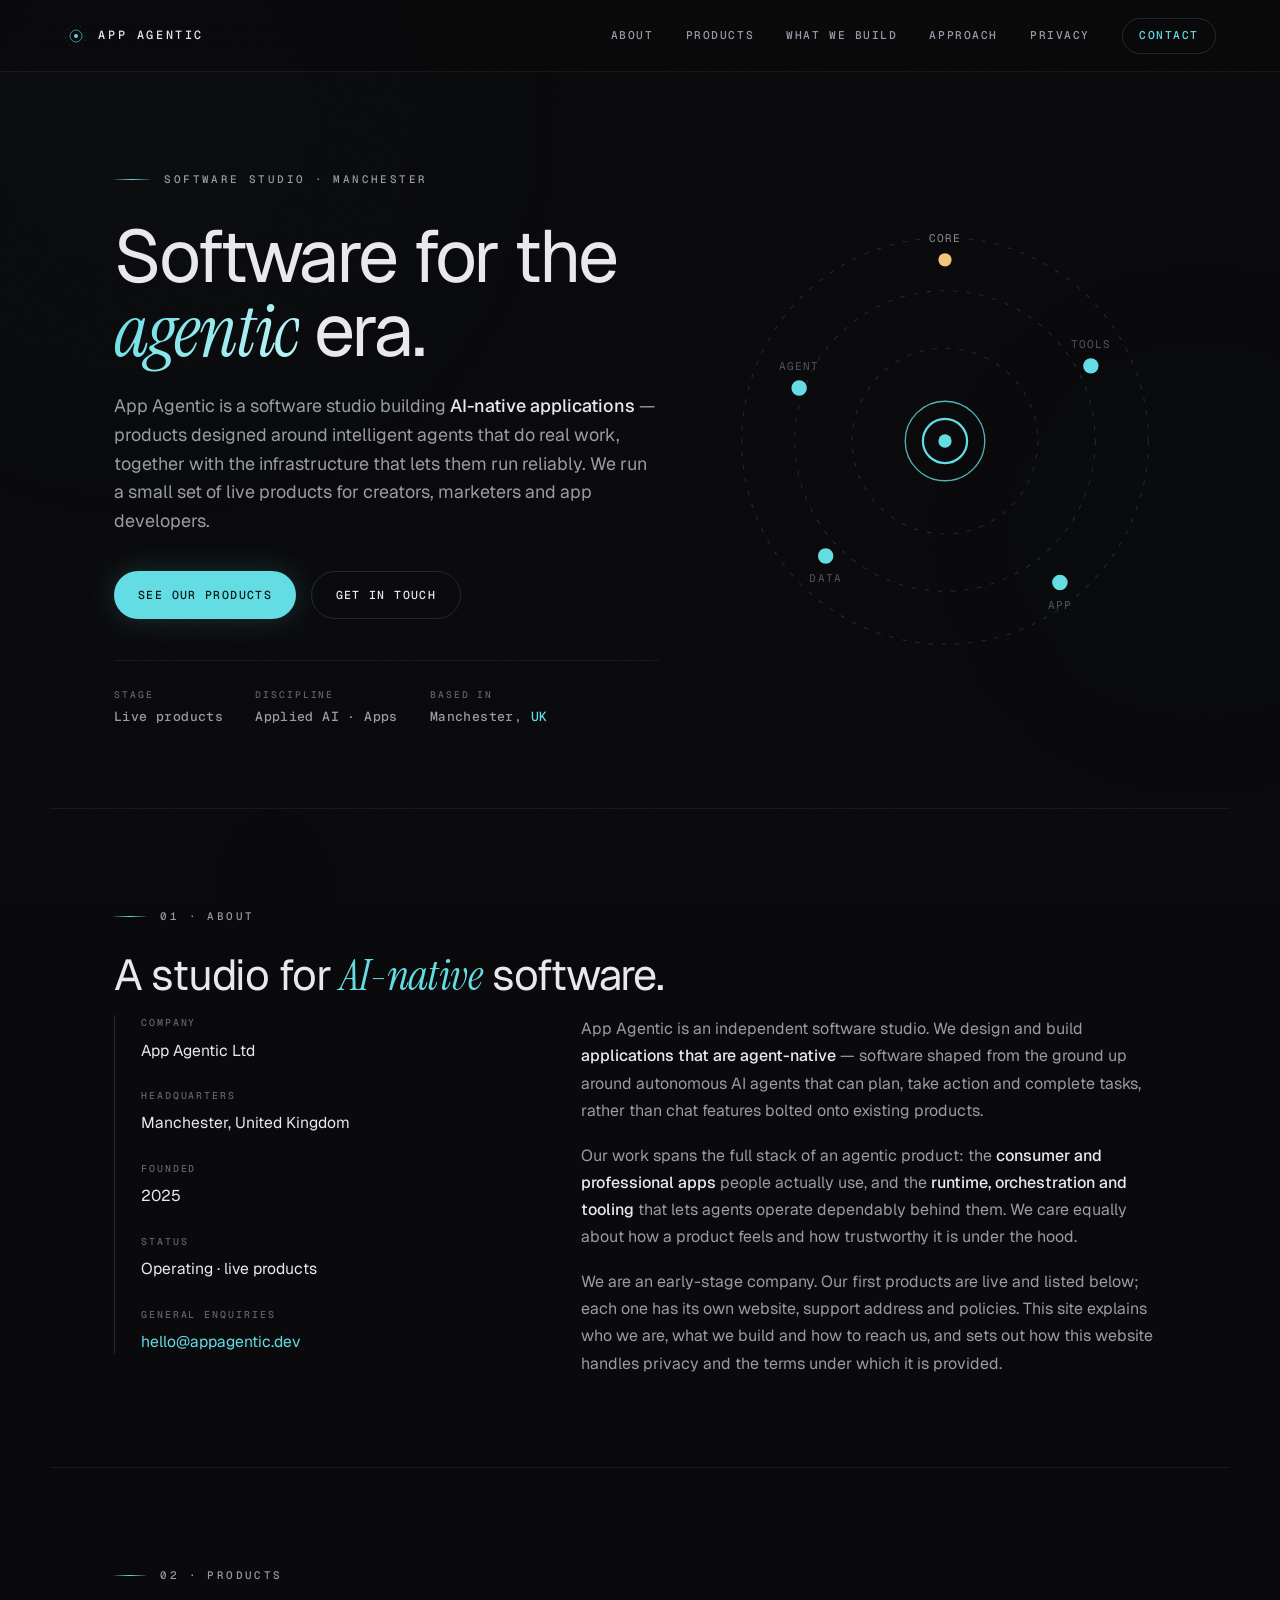
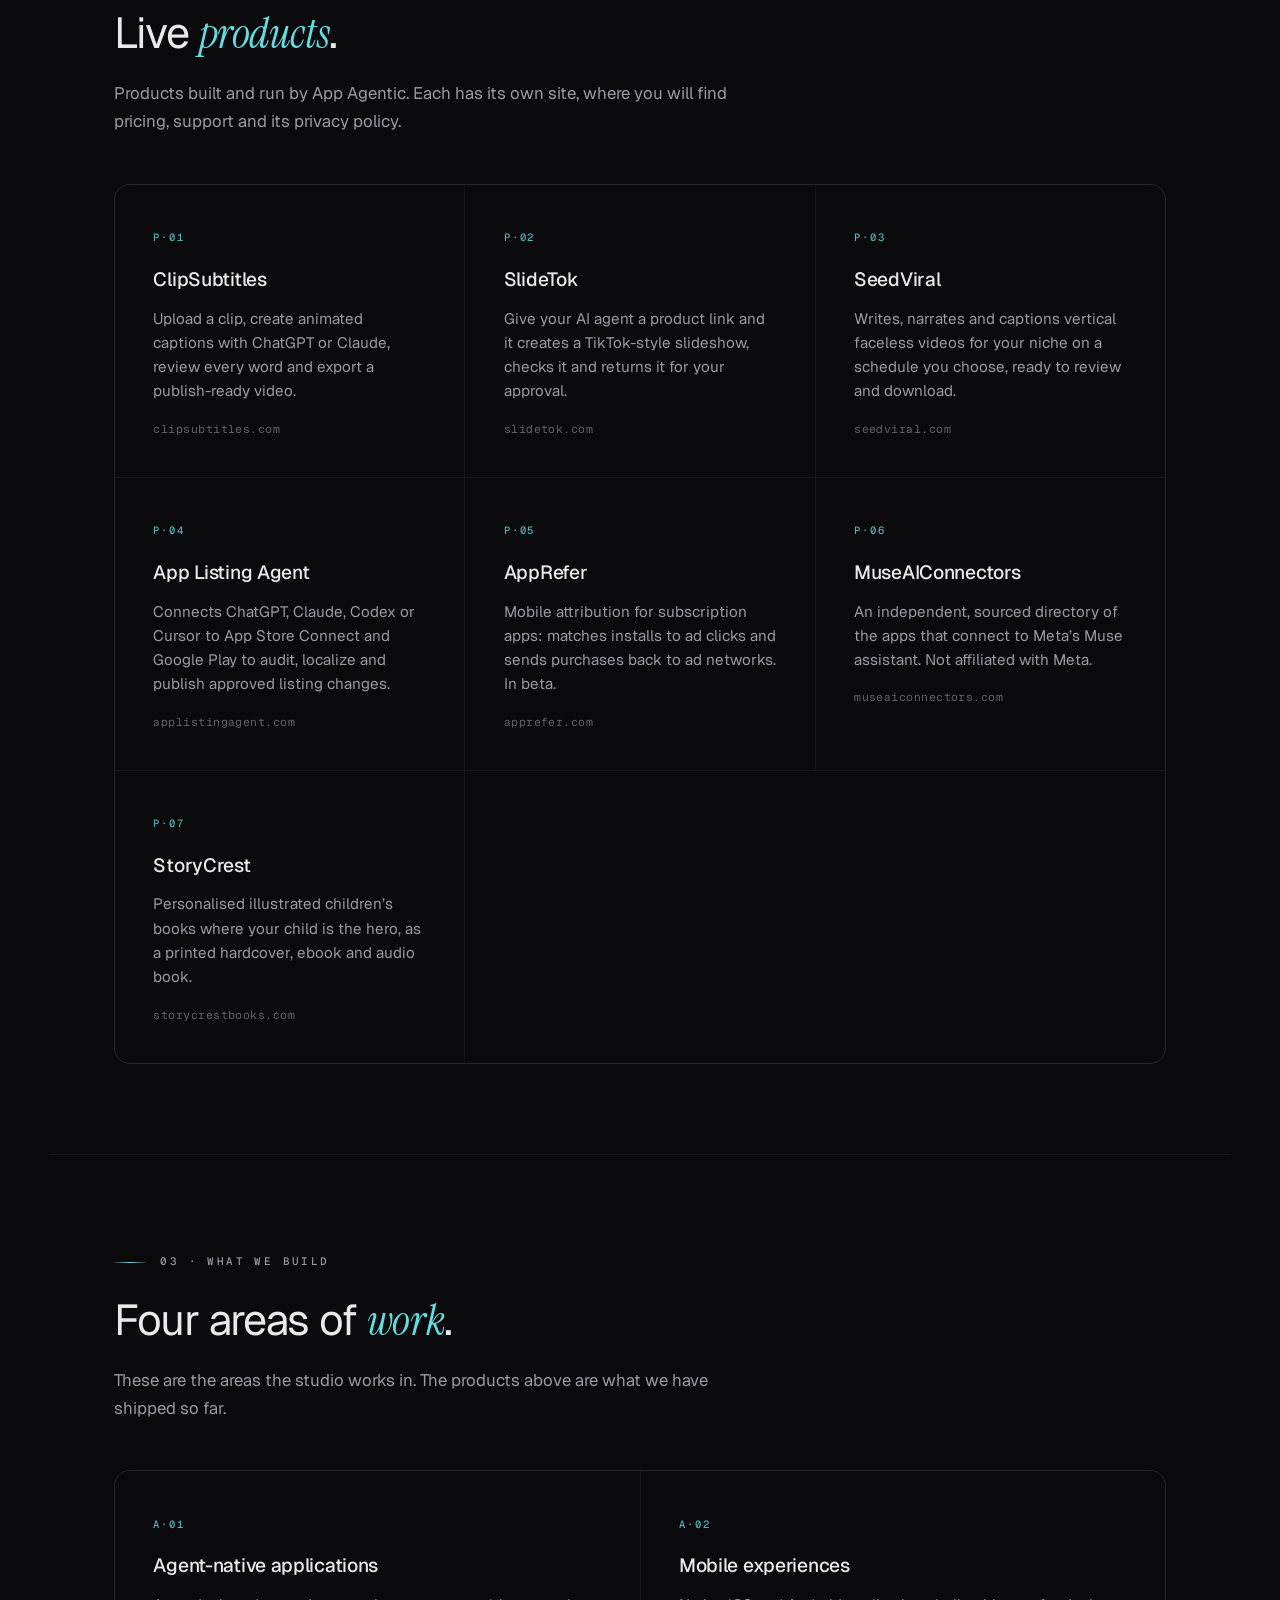
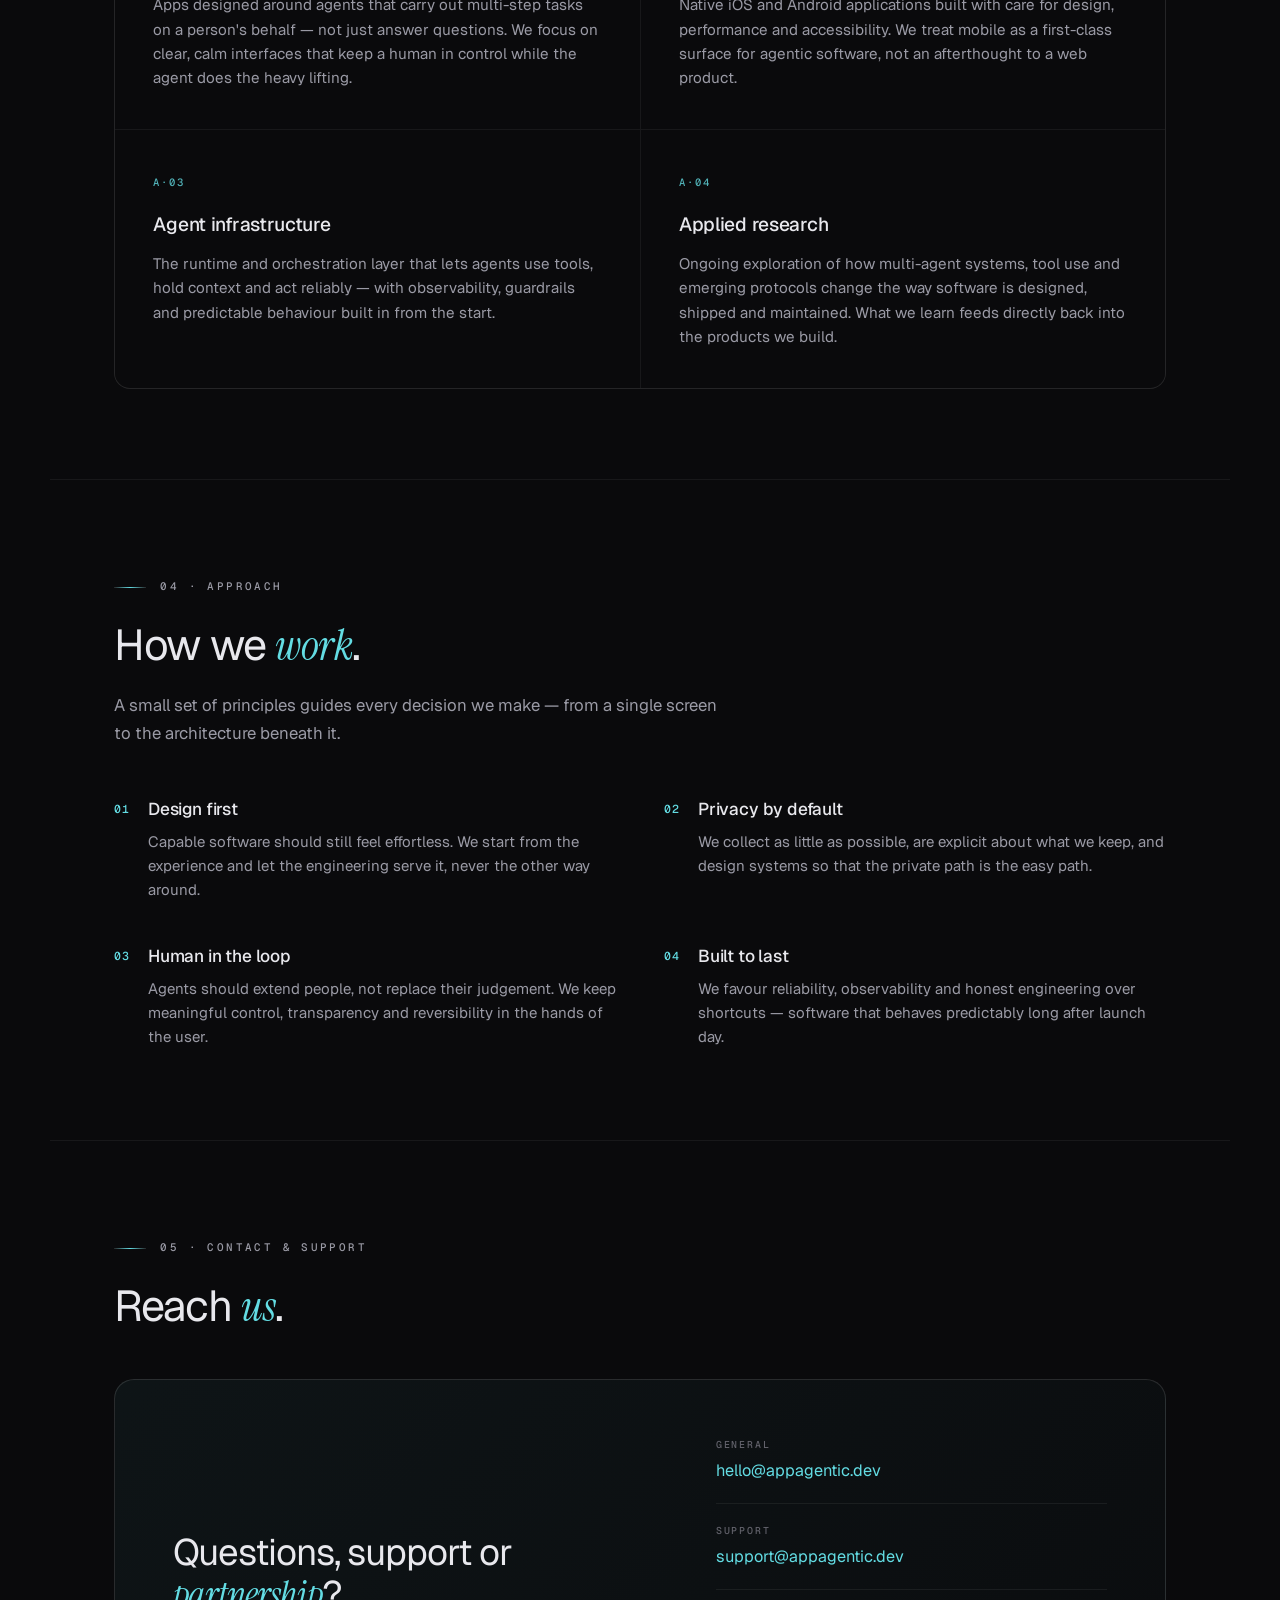
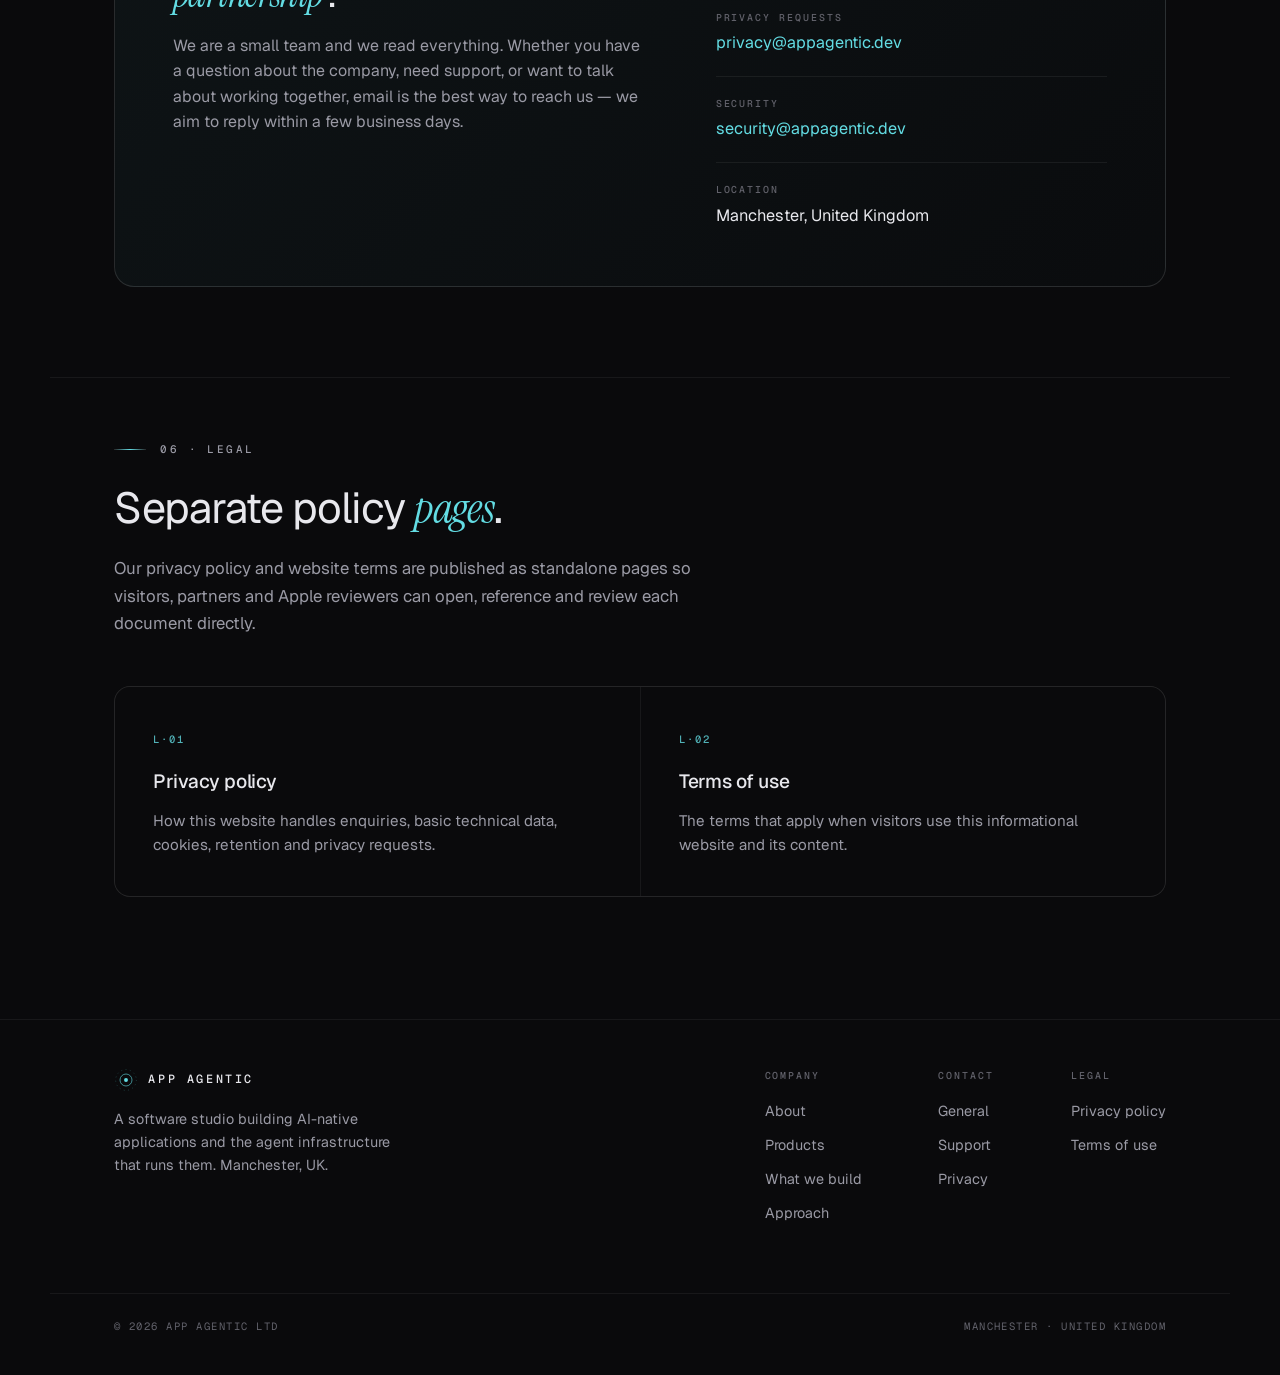
==== commit 9248c290: "Align company site with product sites for Meta Muse verification - Founded 2025 (Companies House: in" ====
--- a/index.html
+++ b/index.html
@@ -32,7 +32,7 @@
         "legalName": "App Agentic Ltd",
         "url": "https://appagentic.dev/",
         "email": "hello@appagentic.dev",
-        "foundingDate": "2026",
+        "foundingDate": "2025-05-05",
         "address": { "@type": "PostalAddress", "addressLocality": "Manchester", "addressCountry": "GB" },
         "sameAs": ["https://github.com/AppAgentic"]
       },
@@ -52,7 +52,8 @@
           { "@type": "ListItem", "position": 3, "name": "SeedViral", "url": "https://seedviral.com/" },
           { "@type": "ListItem", "position": 4, "name": "App Listing Agent", "url": "https://applistingagent.com/" },
           { "@type": "ListItem", "position": 5, "name": "AppRefer", "url": "https://apprefer.com/" },
-          { "@type": "ListItem", "position": 6, "name": "MuseAIConnectors", "url": "https://museaiconnectors.com/" }
+          { "@type": "ListItem", "position": 6, "name": "MuseAIConnectors", "url": "https://museaiconnectors.com/" },
+          { "@type": "ListItem", "position": 7, "name": "StoryCrest", "url": "https://storycrestbooks.com/" }
         ]
       }
     ]
@@ -545,6 +546,11 @@
     }
     .grid--3 { grid-template-columns: repeat(3, 1fr); }
     .grid--2 { grid-template-columns: repeat(2, 1fr); }
+    /* Fill the empty cells after an orphan last card so the grid background doesn't show. */
+    @media (min-width: 901px) {
+      .grid--3:has(> :last-child:nth-child(3n+1))::after { content: ""; grid-column: span 2; background: var(--bg); }
+      .grid--3:has(> :last-child:nth-child(3n+2))::after { content: ""; background: var(--bg); }
+    }
 
     .card {
       background: var(--bg);
@@ -949,7 +955,7 @@
         </div>
         <div>
           <div class="fact-label">Founded</div>
-          <div class="fact-value">2026</div>
+          <div class="fact-value">2025</div>
         </div>
         <div>
           <div class="fact-label">Status</div>
@@ -1053,6 +1059,15 @@
         </p>
         <span class="product-domain">museaiconnectors.com</span>
       </a>
+      <a class="card product-card" href="https://storycrestbooks.com/">
+        <span class="card-index">P&middot;07</span>
+        <h3 class="card-title">StoryCrest</h3>
+        <p class="card-body">
+          Personalised illustrated children&rsquo;s books where your child is the hero, as a
+          printed hardcover, ebook and audio book.
+        </p>
+        <span class="product-domain">storycrestbooks.com</span>
+      </a>
     </div>
   </section>
 
@@ -1187,6 +1202,10 @@
         <div class="contact-row">
           <span class="contact-key">Privacy requests</span>
           <span class="contact-val"><a href="mailto:privacy@appagentic.dev">privacy@appagentic.dev</a></span>
+        </div>
+        <div class="contact-row">
+          <span class="contact-key">Security</span>
+          <span class="contact-val"><a href="mailto:security@appagentic.dev">security@appagentic.dev</a></span>
         </div>
         <div class="contact-row">
           <span class="contact-key">Location</span>
